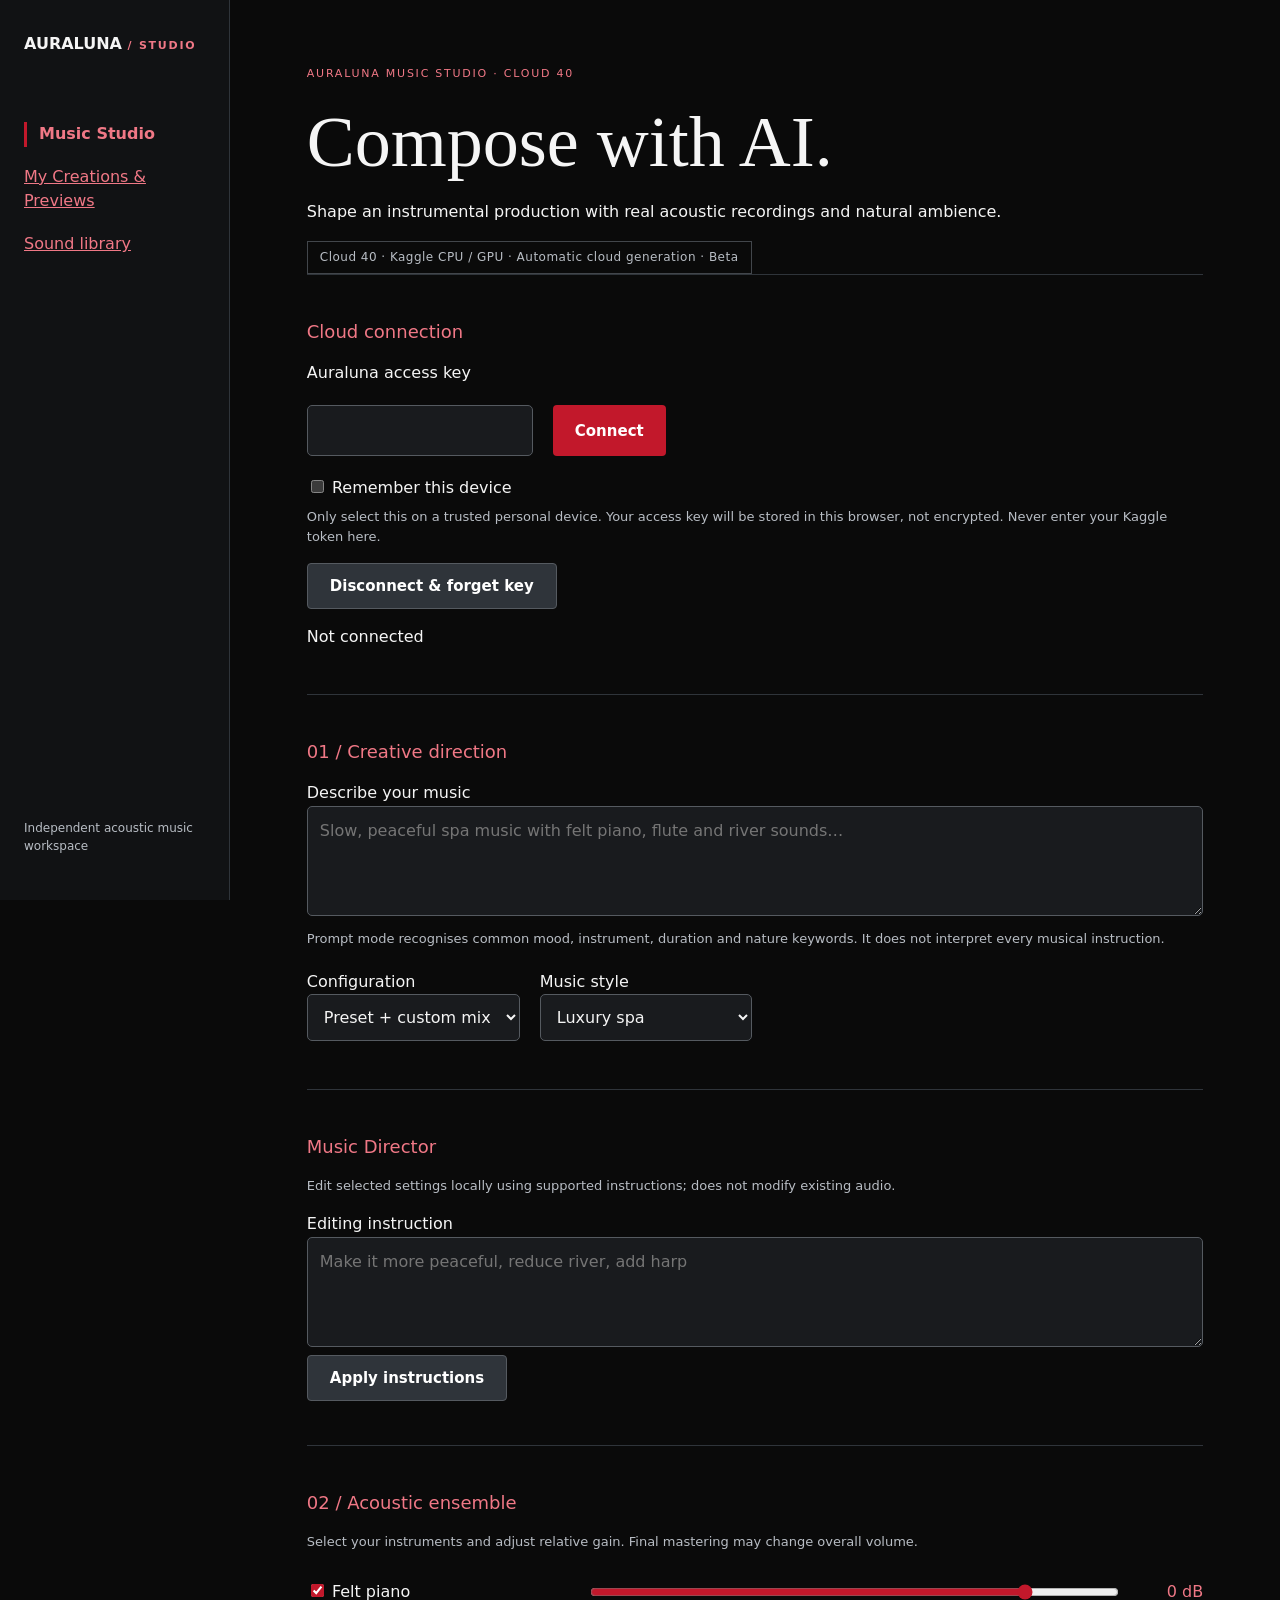
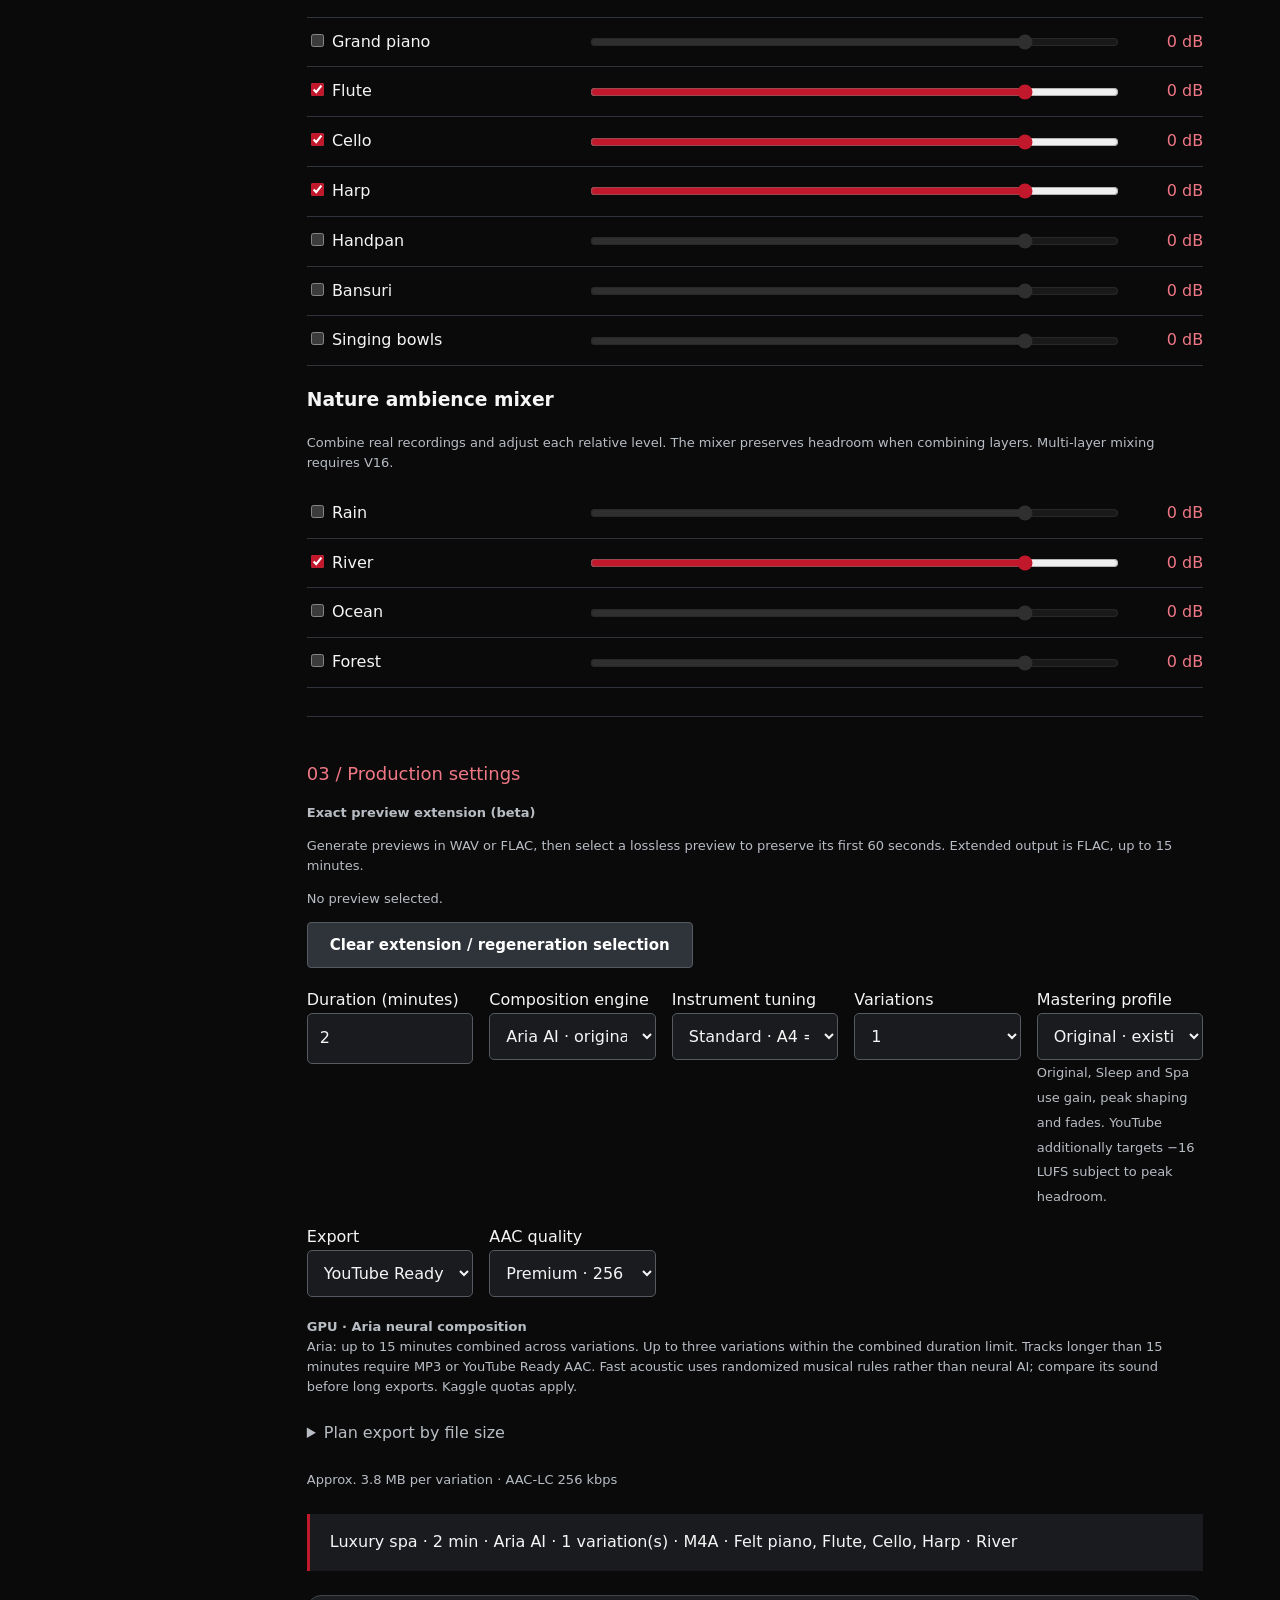
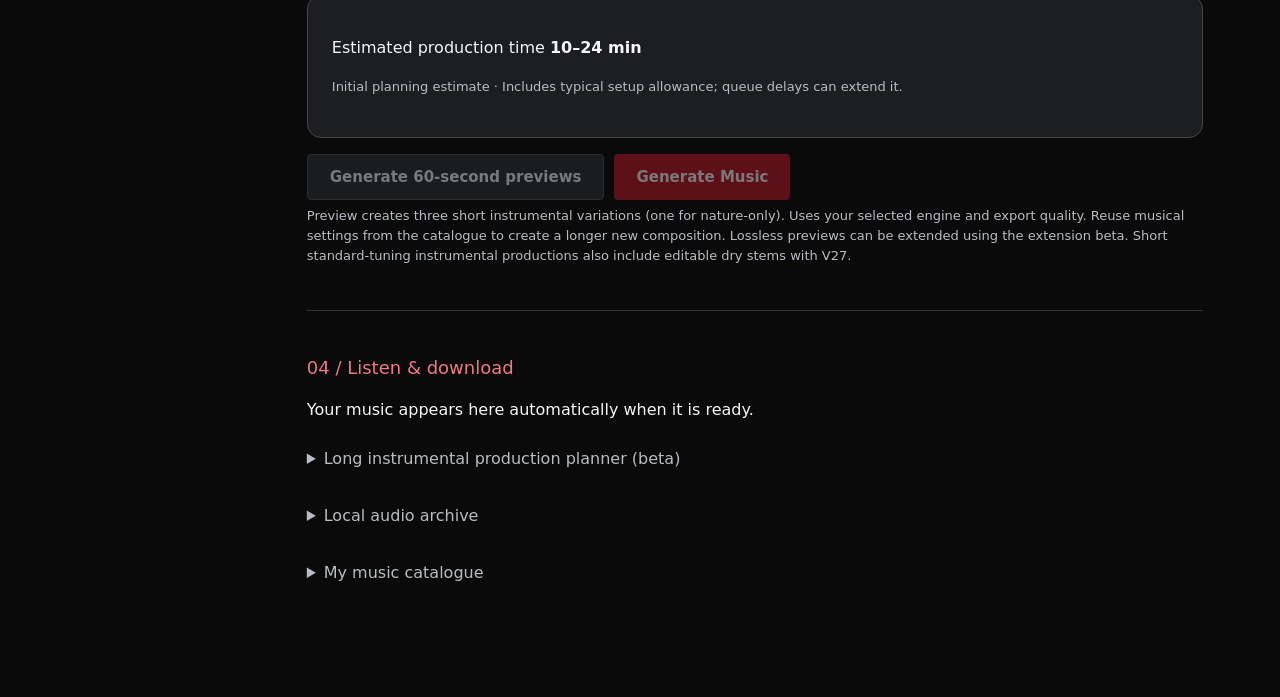
==== index.html @ 8323be67 "Publish Cloud 40 long instrumental production planner" ====
<!doctype html>
<html lang="en"><head><meta charset="utf-8"><meta name="viewport" content="width=device-width,initial-scale=1"><title>Auraluna Music Studio — Cloud 40</title><link rel="stylesheet" href="style.css"><link rel="stylesheet" href="src/v9-studio.css?v=cloud40"></head>
<body><aside><strong>AURALUNA <small>/ STUDIO</small></strong><nav><a href="index.html" aria-current="page">Music Studio</a><a href="index.html#listen">My Creations &amp; Previews</a><a href="library.html">Sound library</a></nav><p>Independent acoustic music workspace</p></aside>
<main class="v9-main"><header><span>AURALUNA MUSIC STUDIO · CLOUD 40</span><h1>Compose with AI.</h1><p>Shape an instrumental production with real acoustic recordings and natural ambience.</p><div class="v9-status">Cloud 40 · Kaggle CPU / GPU · Automatic cloud generation · Beta</div></header>
<section><h2>Cloud connection</h2><div id="credentials"><label for="access-key">Auraluna access key</label><div class="controls"><input id="access-key" type="password" autocomplete="off"><button type="button" id="connect">Connect</button></div><label><input type="checkbox" id="remember-device"> Remember this device</label><p class="hint">Only select this on a trusted personal device. Your access key will be stored in this browser, not encrypted. Never enter your Kaggle token here.</p></div><button type="button" id="disconnect" class="v9-secondary">Disconnect &amp; forget key</button><p id="cloud-status" role="status">Not connected</p></section><form id="v9-form"><section><h2>01 / Creative direction</h2><label for="prompt">Describe your music</label><textarea id="prompt" maxlength="2000" placeholder="Slow, peaceful spa music with felt piano, flute and river sounds…"></textarea><p class="hint">Prompt mode recognises common mood, instrument, duration and nature keywords. It does not interpret every musical instruction.</p><div class="controls"><label>Configuration<select id="mode"><option value="manual">Preset + custom mix</option><option value="prompt">Infer from prompt</option></select></label><label>Music style<select id="preset"></select></label></div></section>
<section><h2>Music Director</h2><p class="hint">Edit selected settings locally using supported instructions; does not modify existing audio.</p><label for="director-prompt">Editing instruction</label><textarea id="director-prompt" maxlength="1000" placeholder="Make it more peaceful, reduce river, add harp"></textarea><button type="button" id="director-apply" class="v9-secondary">Apply instructions</button><p id="director-status" role="status"></p></section><section id="mix-section"><h2>02 / Acoustic ensemble</h2><p class="hint">Select your instruments and adjust relative gain. Final mastering may change overall volume.</p><div id="instrument-mixer"></div><h3>Nature ambience mixer</h3><p class="hint">Combine real recordings and adjust each relative level. The mixer preserves headroom when combining layers. Multi-layer mixing requires V16.</p><div id="nature-mixer"></div></section>
<section><h2>03 / Production settings</h2><div class="hint"><strong>Exact preview extension (beta)</strong><p>Generate previews in WAV or FLAC, then select a lossless preview to preserve its first 60 seconds. Extended output is FLAC, up to 15 minutes.</p><p id="extension-status" role="status">No preview selected.</p><button id="extension-clear" type="button" class="v9-secondary">Clear extension / regeneration selection</button></div><div class="v9-settings"><label>Duration (minutes)<input id="duration" type="number" min=".25" max="15" step=".25" value="2" required></label><label>Composition engine<select id="composition-engine"><option value="aria">Aria AI · original neural composition</option><option value="fast">Fast acoustic · experimental tonal composer</option><option value="studio">Studio Premium · evolving acoustic composition (beta)</option></select></label><label id="composition-style-row" hidden>Composition style<select id="composition-style"><option value="independent">Independent sections · fresh musical ideas</option><option value="thematic">Recurring theme · evolving motifs</option></select></label><label id="seed-row" hidden>Composition seed (optional)<input id="composition-seed" maxlength="48" pattern="[A-Za-z0-9]{1,48}" placeholder="Blank = fresh music"><span class="hint">Same seed and settings aim to reproduce a acoustic arrangement. Exact audio and preview extension are not guaranteed.</span><select id="seed-variation" aria-label="Seed variation"><option value="1">Variation 1</option><option value="2">Variation 2</option><option value="3">Variation 3</option></select></label><label id="tuning-row">Instrument tuning<select id="tuning"><option value="standard">Standard · A4 = 440 Hz</option><option value="a432">A4 = 432 Hz · gentle lower pitch</option><option value="c528">C5 = 528 Hz · reference pitch</option></select></label><label>Variations<select id="variations"><option>1</option><option>2</option><option>3</option></select></label><label>Mastering profile<select id="mastering"><option value="original">Original · existing sound</option><option value="sleep">Deep sleep · softer dynamics</option><option value="spa">Luxury spa · gentle fades</option><option value="youtube">YouTube · peak-constrained loudness normalisation</option></select><span class="hint">Original, Sleep and Spa use gain, peak shaping and fades. YouTube additionally targets −16 LUFS subject to peak headroom.</span></label><label>Export<select id="format"><option value="m4a" selected>YouTube Ready · AAC (.m4a)</option><option value="mp3">Premium MP3 · 320 kbps</option><option value="flac">FLAC · 24-bit export</option><option value="wav">WAV · 24-bit export</option></select></label><label id="aac-mode-row">AAC quality<select id="aac-mode"><option value="premium" selected>Premium · 256 kbps</option><option value="balanced">Balanced · 192 kbps</option><option value="vbr">Optimised · high-quality VBR (experimental)</option></select></label><input id="job" type="hidden"></div><label id="infer-duration-row"><input type="checkbox" id="infer-duration"> Infer duration from prompt</label><p class="hint"><strong id="compute-plan" aria-live="polite">GPU · Aria neural composition</strong><br><span id="duration-limit">Instrumental: up to 15 minutes.</span> Up to three variations within the combined duration limit. Tracks longer than 15 minutes require MP3 or YouTube Ready AAC. Fast acoustic uses randomized musical rules rather than neural AI; compare its sound before long exports. Kaggle quotas apply.</p><details><summary>Plan export by file size</summary><label>Target MB per track<input type="number" id="target-mb" min="1" value="100"></label><button type="button" id="target-apply" class="v9-secondary">Choose highest bitrate that fits</button><p id="target-status" role="status"></p></details><p class="hint" id="file-size-estimate" aria-live="polite">—</p><div class="summary" id="summary" aria-live="polite"></div><div class="v9-result"><p>Estimated production time <strong id="estimate-time" aria-live="polite">—</strong></p><p class="hint" id="estimate-basis"></p></div><div class="v9-actions"><button type="submit" id="preview" class="v9-secondary" formnovalidate disabled>Generate 60-second previews</button><button type="submit" id="generate" disabled>Generate Music</button></div><p class="hint">Preview creates three short instrumental variations (one for nature-only). Uses your selected engine and export quality. Reuse musical settings from the catalogue to create a longer new composition. Lossless previews can be extended using the extension beta. Short standard-tuning instrumental productions also include editable dry stems with V27.</p><div id="production-panel" class="v9-result" hidden><h3>Production status</h3><p id="production-status" role="status" aria-live="polite"></p><progress id="production-progress" aria-label="Production running"></progress><div class="v9-timing"><span>Requested music length <strong id="requested-duration">—</strong></span><span>Music style <strong id="requested-style">—</strong></span><span>Format <strong id="requested-format">—</strong></span><span>Composition style <strong id="requested-composition">—</strong></span><span>Compute requested <strong id="requested-compute">—</strong></span><span><span id="estimate-caption">Original estimate</span> <strong id="requested-estimate">—</strong></span><span>Estimated remaining <strong id="remaining-estimate">—</strong></span><span>Elapsed time (browser observed) <strong id="elapsed-time">—</strong></span><span>Last checked <strong id="last-check">—</strong></span></div><div class="v9-actions"><button type="button" id="check-status" class="v9-secondary">Check status</button><button type="button" id="production-details" class="v9-secondary">Production details</button></div></div></section></form>
<section id="listen"><h2>04 / Listen & download</h2><p>Your music appears here automatically when it is ready.</p><div id="players"></div><details><summary>Long instrumental production planner (beta)</summary><p class="hint">Plan 2–12 hours as individual one-hour tracks. Each part uses existing production limits and is submitted only when you press Generate Music. Separate files retain their own fades; no automatic joining.</p><label>Planned hours<input id="long-plan-hours" type="number" min="2" max="12" step="1" value="12"></label><div class="v9-actions"><button id="long-plan-create" type="button">Create long plan from current settings</button><button id="long-plan-refresh" type="button">Refresh plan</button></div><p id="long-plan-status" role="status"></p><div id="long-plan-list"></div></details><details><summary>Local audio archive</summary><p class="hint">Saved audio stays in this browser and can be downloaded even when remote output expires. Browser storage is not a permanent backup.</p><div class="v9-actions"><button type="button" id="archive-refresh">Refresh archive</button><button type="button" id="archive-persist">Request persistent storage</button></div><p id="archive-status" role="status"></p><div id="archive-list"></div></details><details><summary>My music catalogue</summary><p class="hint">Catalogue metadata is stored in this browser. Remote Kaggle audio is not permanently archived. Download important audio and licence reports separately.</p><div class="controls"><label>Search music<input id="library-search" type="search" placeholder="Title, notes, engine or production ID"></label><label>Show<select id="library-filter"><option value="all">All productions</option><option value="ready">Completed</option><option value="favorites">Favourites</option></select></label></div><div class="v9-actions"><button type="button" id="library-export" class="v9-secondary">Export catalogue backup</button><label>Restore catalogue<input type="file" id="library-import" accept=".json,application/json"></label></div><p id="library-count" aria-live="polite"></p><p id="library-status" role="status"></p><div id="history" class="v9-history"></div><details><summary>Recover a production</summary><label for="existing-slug">Production ID</label><div class="controls"><input id="existing-slug" placeholder="Production ID"><button type="button" id="check-job">Retrieve production</button></div></details></details></section>
</main><script type="module" src="src/v9-studio.mjs?v=cloud40"></script></body></html>
---- style.css ----
*{box-sizing:border-box}body{margin:0;background:#0a0a0a;color:#f5f5f5;font:16px/1.55 system-ui,sans-serif}aside{position:fixed;width:230px;inset:0 auto 0 0;border-right:1px solid #2f343a;padding:32px 24px;display:flex;flex-direction:column}aside small,header span{color:#f07886;letter-spacing:.16em;font-size:11px}nav{display:grid;gap:18px;margin-top:65px}a{color:#f07886}aside p{margin-top:auto;color:#b8bdc4;font-size:12px}main{margin-left:230px;max-width:1050px;padding:60px clamp(20px,6vw,90px)}h1{font:normal clamp(40px,6vw,72px)/1.05 Georgia,serif;margin:20px 0}h2{font-size:18px;font-weight:500;color:#f07886}section{padding:28px 0;border-top:1px solid #2f343a}label{display:block}textarea,input,select{background:#191b1e;color:inherit;border:1px solid #555a60;border-radius:5px;padding:12px;font:inherit}textarea{width:100%;min-height:110px}.controls{display:flex;gap:20px;margin:20px 0;flex-wrap:wrap}select{display:block}fieldset{border:1px solid #2f343a;margin:20px 0}button{background:#f07886;color:#0a0a0a;border:0;padding:13px 22px;border-radius:4px;font:600 15px system-ui;cursor:pointer}button:disabled{opacity:.45;cursor:not-allowed}article{border-bottom:1px solid #2f343a;padding:16px 0}audio{display:block;width:100%;max-width:440px;margin:10px 0}a:focus-visible,button:focus-visible,input:focus-visible,select:focus-visible,textarea:focus-visible{outline:2px solid #f07886}@media(max-width:700px){aside{position:static;width:auto;padding:18px;border:0}nav{display:flex;flex-wrap:wrap;margin-top:20px}aside p{display:none}main{margin:0;padding:24px}}
:root{color-scheme:dark;accent-color:#f07886}fieldset{padding:18px;border-radius:8px}legend{color:#f07886;padding:0 8px}.moods{display:flex;flex-wrap:wrap;gap:9px}.moods label{position:relative}.moods input{position:absolute;opacity:0;width:100%;height:100%;margin:0;cursor:pointer}.moods span{display:block;border:1px solid #555a60;padding:9px 15px;border-radius:5px}.moods input:checked+span{background:#f07886;color:#0a0a0a;border-color:#f07886}.moods input:focus-visible+span{outline:2px solid #f07886;outline-offset:3px}.instrument-grid{display:grid;grid-template-columns:repeat(auto-fit,minmax(160px,1fr));gap:10px}.instrument-grid label{padding:10px;background:#191b1e;border:1px solid #2f343a;border-radius:5px}.instrument-grid input{margin-right:8px}.instrument-grid label:has(input:disabled){opacity:.55}.hint{font-size:13px;color:#b8bdc4;margin:6px 0 16px}.range-label{display:flex;justify-content:space-between;margin-top:20px}input[type=range]{width:100%;padding:0}.summary{background:#191b1e;border-left:3px solid #f07886;padding:16px 20px;margin:24px 0}.summary small{color:#f07886;letter-spacing:.14em}.summary p{margin:7px 0 0}article button{margin:4px 8px 4px 0}button{transition:filter .15s}button:hover:not(:disabled){filter:brightness(1.1)}@media(prefers-reduced-motion:reduce){button{transition:none}}
.primary-link{display:inline-block;background:#f07886;color:#0a0a0a;text-decoration:none;font-weight:650;padding:13px 22px;border-radius:4px;margin:16px 0 26px}nav a[aria-current=page]{color:#f07886;text-decoration:none;font-weight:650}

.library-main{max-width:1450px}.library-stats{display:grid;grid-template-columns:repeat(auto-fit,minmax(145px,1fr));gap:12px}.library-stats div{background:#191b1e;border:1px solid #2f343a;padding:18px;border-radius:8px}.library-stats strong{display:block;font-size:32px;color:#f07886;font-weight:500}.library-stats span{font-size:13px;color:#b8bdc4}.library-filters{gap:12px;align-items:end}.library-filters input,.library-filters select{display:block;max-width:100%;width:100%}.record-grid{display:grid;grid-template-columns:repeat(auto-fit,minmax(min(100%,280px),1fr));gap:16px}.record-card{min-width:0;background:#191b1e;border:1px solid #2f343a;padding:18px;border-radius:8px;overflow-wrap:anywhere}.record-card h3{margin:0;font:normal 22px Georgia,serif}.record-card p{font-size:13px;color:#b8bdc4}.record-card audio{max-width:100%}.record-card details{margin-top:12px;font-size:13px}.record-card summary{cursor:pointer}.record-card button{font-size:13px;padding:9px 12px}.pagination{display:flex;align-items:center;justify-content:center;gap:16px;margin:24px 0}

.comparison-table{width:100%;border-collapse:collapse;font-size:14px}.comparison-table th,.comparison-table td{padding:12px 8px;border-bottom:1px solid #2f343a;text-align:left;overflow-wrap:anywhere}.comparison-table th{color:#f07886}#comparison{overflow-x:auto;margin-bottom:20px}#checks label{padding:8px 0}input[type=file]{display:block;max-width:100%;margin:8px 0}aside{overflow-y:auto}

.mix-track{display:grid;grid-template-columns:1fr 1fr 1fr;gap:12px;align-items:center;padding:12px 0;border-bottom:1px solid #2f343a}.mix-track label{font-size:13px}@media(max-width:600px){.mix-track{grid-template-columns:1fr}.mix-track input{max-width:100%}}

.mix-track{grid-template-columns:minmax(120px,1fr) repeat(3,minmax(90px,1fr)) auto auto}.mix-track output{display:block;color:#f07886;font-variant-numeric:tabular-nums}.mix-track input[type=checkbox]{accent-color:#f07886}@media(max-width:850px){.mix-track{grid-template-columns:repeat(2,minmax(0,1fr))}.mix-track strong{grid-column:1/-1}}#remix-result[hidden]{display:none}

/* Auraluna — jet black / smoke grey / cherry red */
:root{--jet-black:#0a0a0a;--smoke-grey:#2f343a;--cherry-red:#c2182b;--accent-text:#f07886;accent-color:var(--cherry-red)}
aside{background:#111214}button,.primary-link,.moods input:checked+span{background:var(--cherry-red);color:#fff;border-color:var(--cherry-red)}button:hover:not(:disabled),.primary-link:hover{background:#a31224;filter:none}nav a[aria-current=page]{color:var(--accent-text);border-left:3px solid var(--cherry-red);padding-left:12px}.summary{border-left-color:var(--cherry-red)}.mix-track input[type=checkbox]{accent-color:var(--cherry-red)}fieldset,.record-card,.library-stats div{border-color:#42464b}input[type=range],progress{accent-color:var(--cherry-red)}
---- src/v9-studio.css ----
.v9-main{max-width:1120px}.v9-status{display:inline-block;border:1px solid #42464b;padding:6px 12px;color:#b8bdc4;font-size:12px;letter-spacing:.04em}.v9-track{display:grid;grid-template-columns:minmax(120px,1fr) minmax(100px,2fr) 70px;gap:16px;align-items:center;border-bottom:1px solid #2f343a;padding:12px 0}.v9-track output{text-align:right;font-variant-numeric:tabular-nums;color:#f07886}.v9-track input:disabled{opacity:.35}.v9-settings{display:grid;grid-template-columns:repeat(auto-fit,minmax(150px,1fr));gap:16px;margin:20px 0}.v9-settings input,.v9-settings select{display:block;width:100%;min-width:0}.v9-nature{margin-top:20px}.v9-actions{display:flex;flex-wrap:wrap;gap:10px}.v9-secondary{background:#2f343a;border:1px solid #555a60}.v9-secondary:hover:not(:disabled){background:#42464b}#feedback{min-height:1.6em;color:#f07886}.v9-main [hidden]{display:none!important}@media(max-width:480px){.v9-track{grid-template-columns:minmax(100px,1fr) minmax(60px,1fr) 50px;gap:8px}.v9-actions button{width:100%}}
.v9-result{padding:24px;border:1px solid #42464b;border-radius:14px;margin:16px 0;background:#1c1e22}.v9-result audio{display:block;margin:16px 0}.v9-download{display:inline-block;background:#bd233b;color:#fff!important;padding:12px 20px;border-radius:8px;text-decoration:none;font-weight:600}.v9-main details{margin:16px 0}.v9-main summary{cursor:pointer;color:#b8bdc4;padding:8px 0}.v9-main details button{margin:6px 8px 6px 0}
.v9-timing{display:flex;flex-wrap:wrap;gap:16px;margin:16px 0;color:#b8bdc4;font-size:13px}.v9-timing strong{display:block;color:#fff;font-size:16px;margin-top:4px}#production-progress{width:100%;height:8px;accent-color:#bd233b}.v9-history{display:grid;gap:8px}.v9-saved{display:flex;align-items:center;justify-content:space-between;gap:12px;padding:12px;border:1px solid #42464b;border-radius:9px}.v9-saved p{font-size:12px;color:#b8bdc4;margin:4px 0}.v9-saved button{flex-shrink:0}
.v9-waveform{margin:12px 0;display:grid;gap:8px}.v9-waveform canvas{display:block;width:100%;height:84px;border-radius:8px;cursor:pointer}.v9-waveform input[type=range]{width:100%;accent-color:#e16172}.v9-waveform .hint{margin:0;font-size:.85rem;opacity:.8}
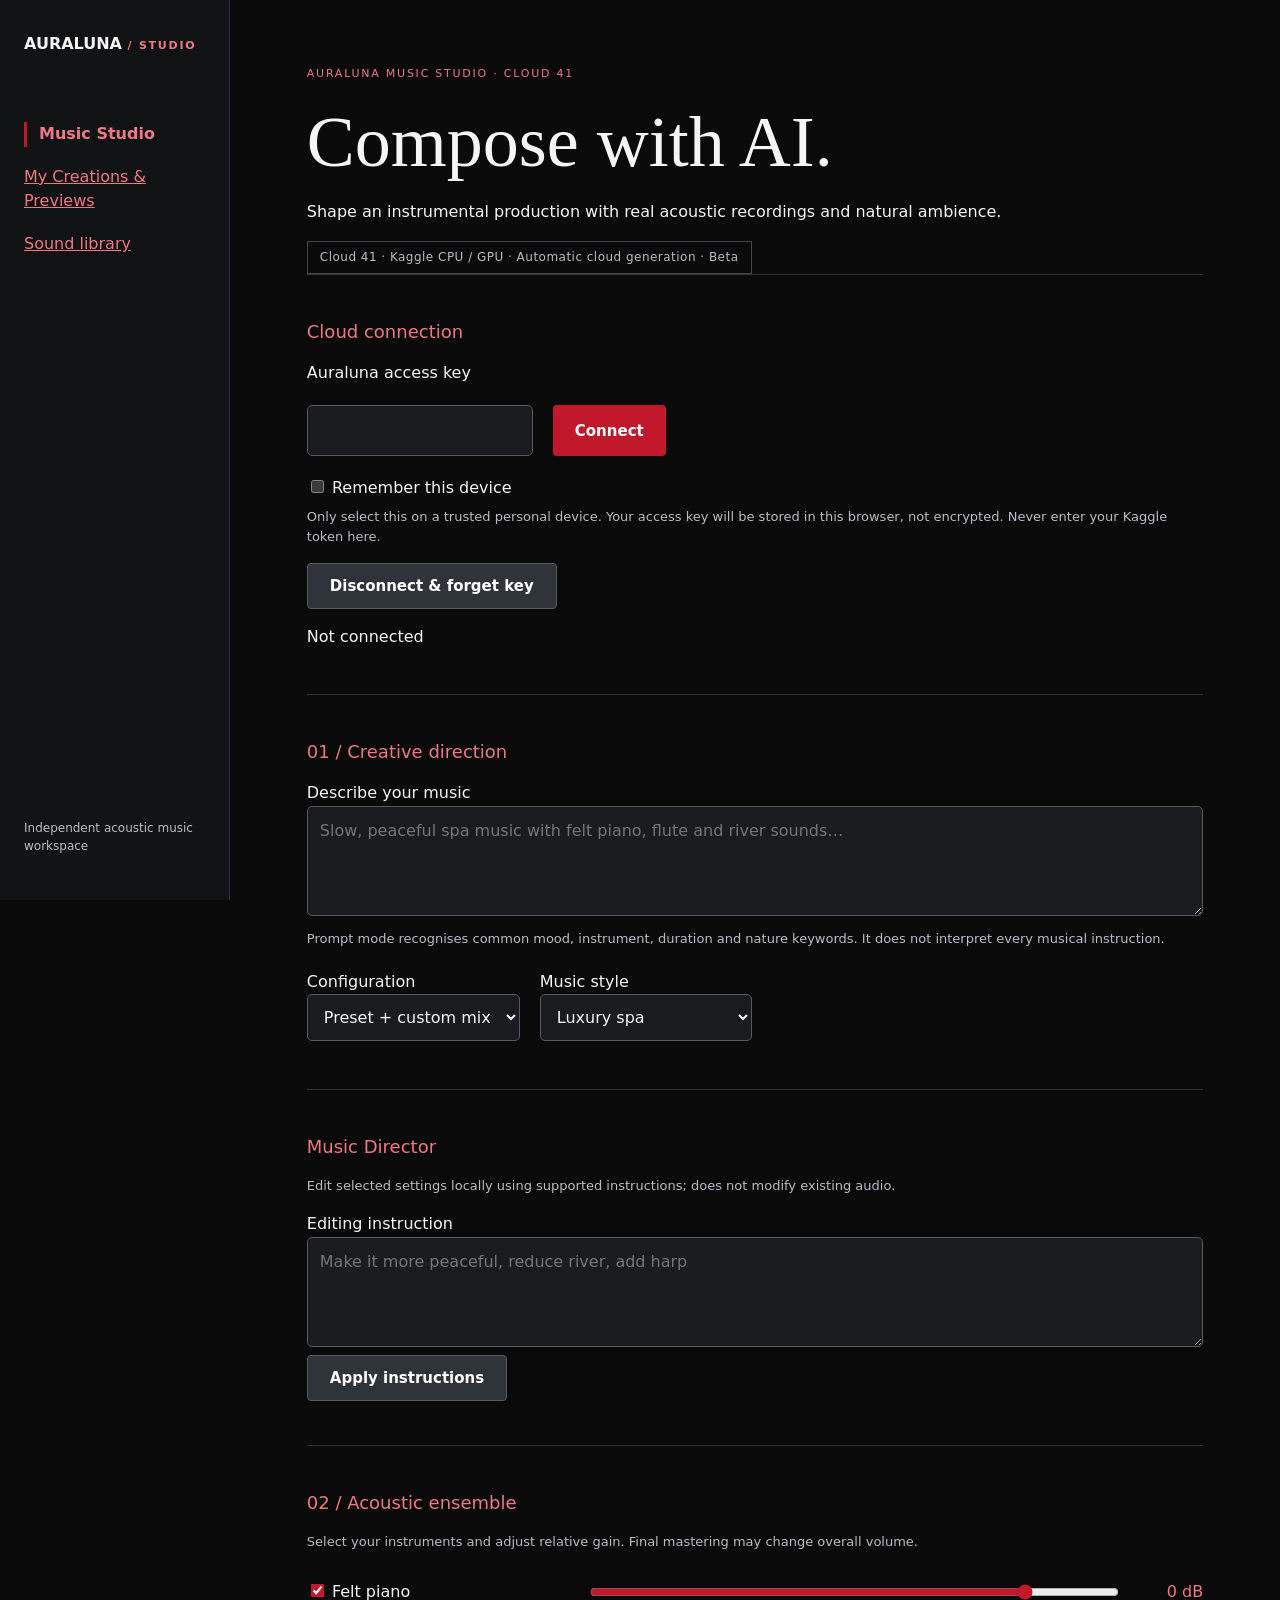
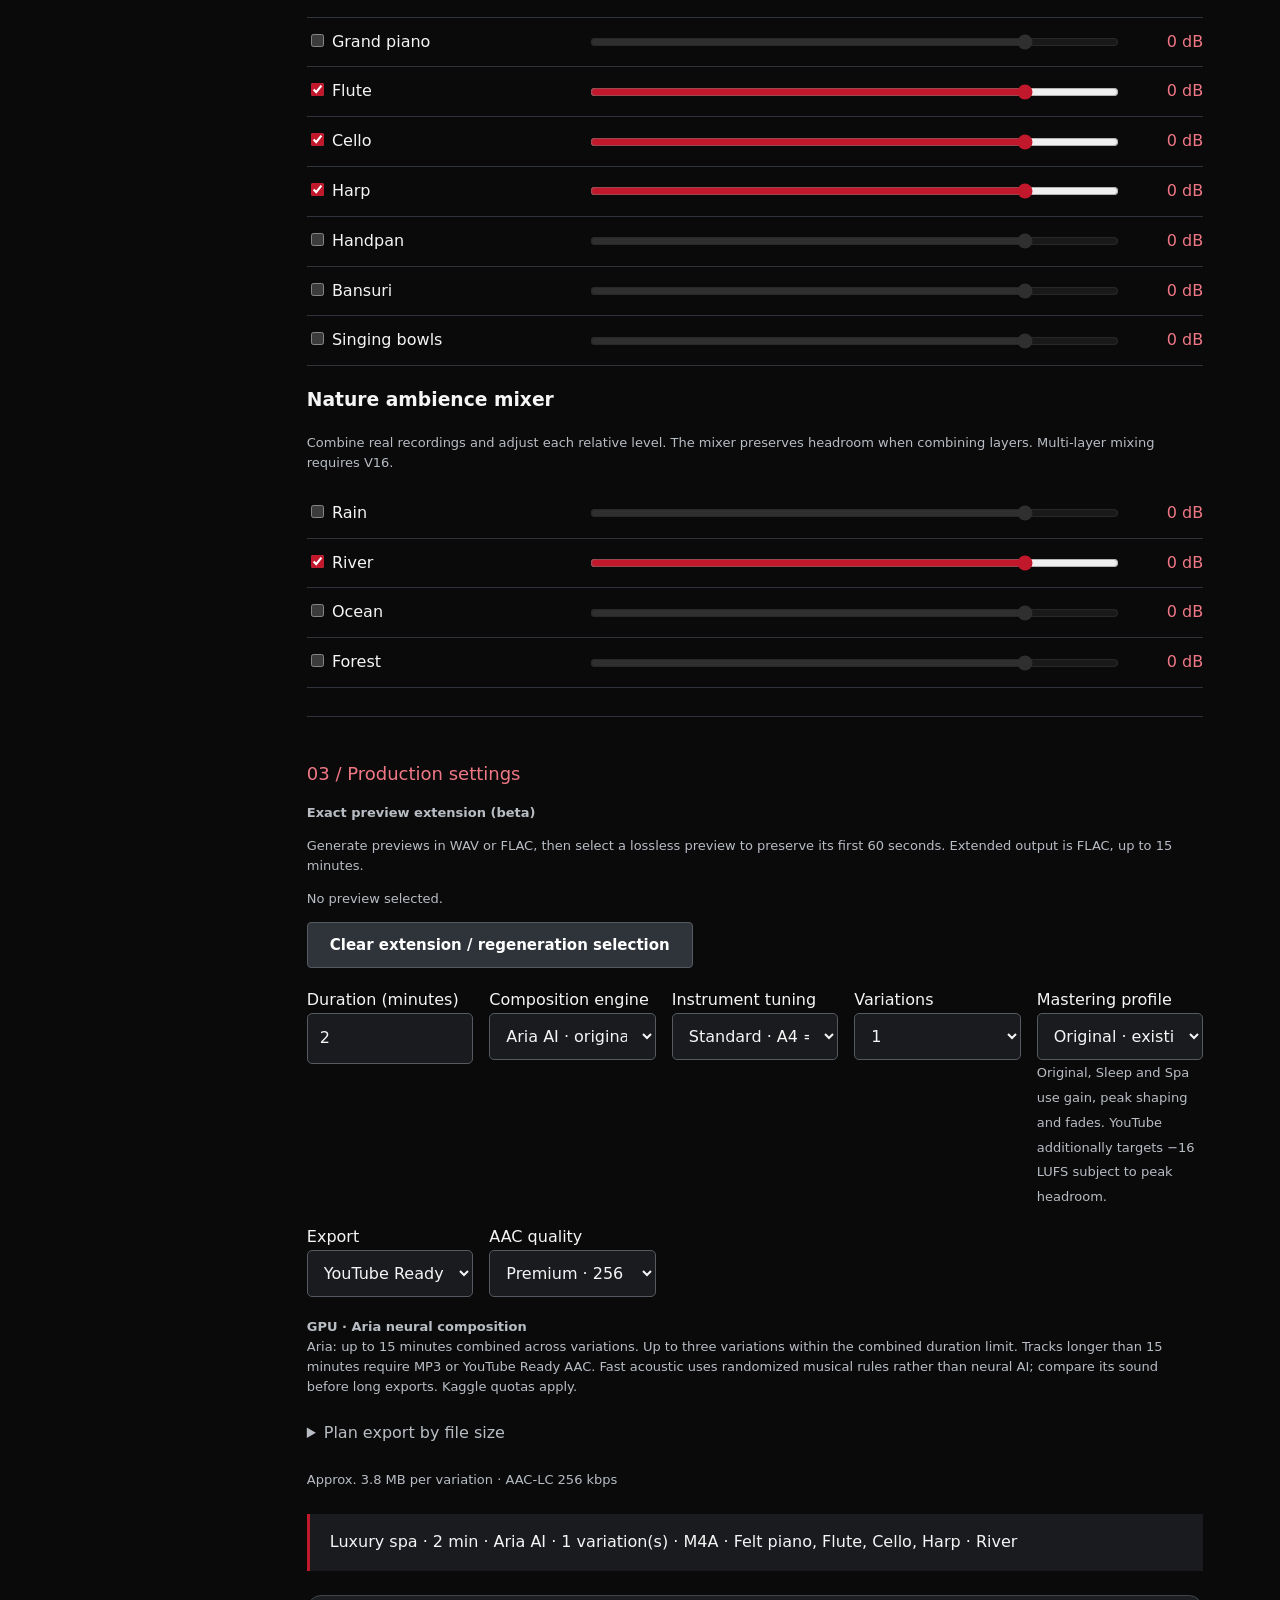
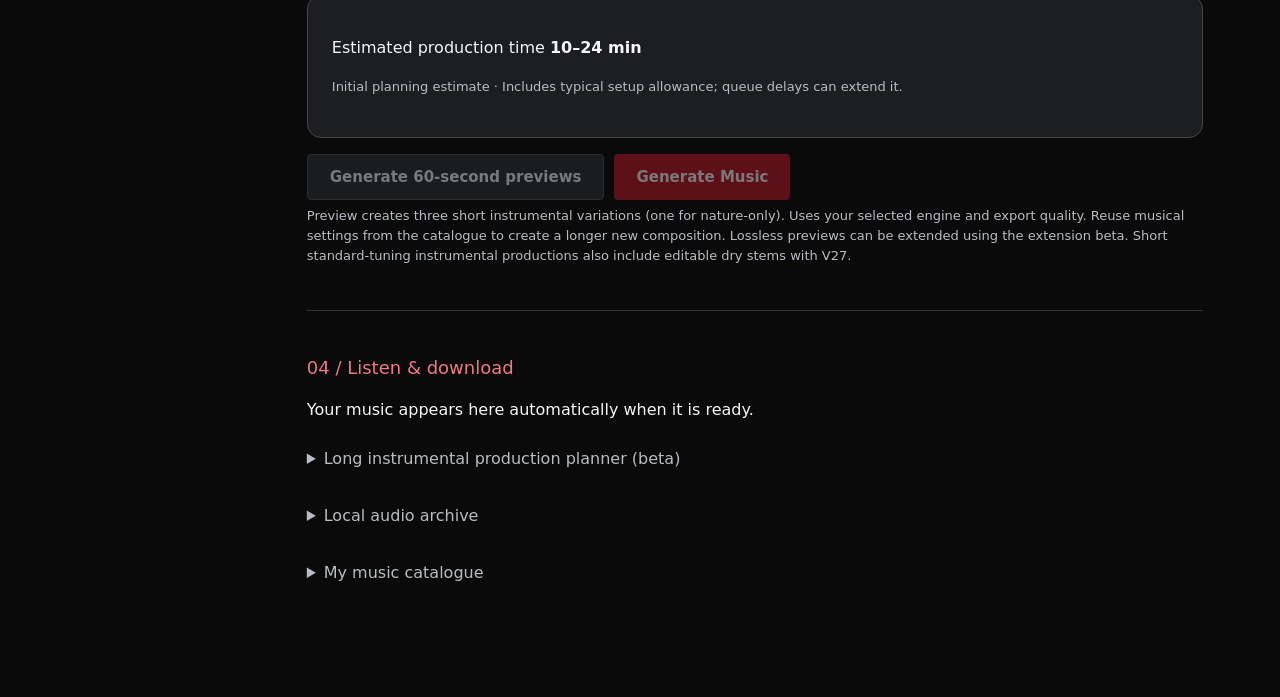
==== commit 5a503019: "Publish Cloud 41 long-form assembly controls" ====
--- a/index.html
+++ b/index.html
@@ -1,9 +1,9 @@
 <!doctype html>
-<html lang="en"><head><meta charset="utf-8"><meta name="viewport" content="width=device-width,initial-scale=1"><title>Auraluna Music Studio — Cloud 40</title><link rel="stylesheet" href="style.css"><link rel="stylesheet" href="src/v9-studio.css?v=cloud40"></head>
+<html lang="en"><head><meta charset="utf-8"><meta name="viewport" content="width=device-width,initial-scale=1"><title>Auraluna Music Studio — Cloud 41</title><link rel="stylesheet" href="style.css"><link rel="stylesheet" href="src/v9-studio.css?v=cloud41"></head>
 <body><aside><strong>AURALUNA <small>/ STUDIO</small></strong><nav><a href="index.html" aria-current="page">Music Studio</a><a href="index.html#listen">My Creations &amp; Previews</a><a href="library.html">Sound library</a></nav><p>Independent acoustic music workspace</p></aside>
-<main class="v9-main"><header><span>AURALUNA MUSIC STUDIO · CLOUD 40</span><h1>Compose with AI.</h1><p>Shape an instrumental production with real acoustic recordings and natural ambience.</p><div class="v9-status">Cloud 40 · Kaggle CPU / GPU · Automatic cloud generation · Beta</div></header>
+<main class="v9-main"><header><span>AURALUNA MUSIC STUDIO · CLOUD 41</span><h1>Compose with AI.</h1><p>Shape an instrumental production with real acoustic recordings and natural ambience.</p><div class="v9-status">Cloud 41 · Kaggle CPU / GPU · Automatic cloud generation · Beta</div></header>
 <section><h2>Cloud connection</h2><div id="credentials"><label for="access-key">Auraluna access key</label><div class="controls"><input id="access-key" type="password" autocomplete="off"><button type="button" id="connect">Connect</button></div><label><input type="checkbox" id="remember-device"> Remember this device</label><p class="hint">Only select this on a trusted personal device. Your access key will be stored in this browser, not encrypted. Never enter your Kaggle token here.</p></div><button type="button" id="disconnect" class="v9-secondary">Disconnect &amp; forget key</button><p id="cloud-status" role="status">Not connected</p></section><form id="v9-form"><section><h2>01 / Creative direction</h2><label for="prompt">Describe your music</label><textarea id="prompt" maxlength="2000" placeholder="Slow, peaceful spa music with felt piano, flute and river sounds…"></textarea><p class="hint">Prompt mode recognises common mood, instrument, duration and nature keywords. It does not interpret every musical instruction.</p><div class="controls"><label>Configuration<select id="mode"><option value="manual">Preset + custom mix</option><option value="prompt">Infer from prompt</option></select></label><label>Music style<select id="preset"></select></label></div></section>
 <section><h2>Music Director</h2><p class="hint">Edit selected settings locally using supported instructions; does not modify existing audio.</p><label for="director-prompt">Editing instruction</label><textarea id="director-prompt" maxlength="1000" placeholder="Make it more peaceful, reduce river, add harp"></textarea><button type="button" id="director-apply" class="v9-secondary">Apply instructions</button><p id="director-status" role="status"></p></section><section id="mix-section"><h2>02 / Acoustic ensemble</h2><p class="hint">Select your instruments and adjust relative gain. Final mastering may change overall volume.</p><div id="instrument-mixer"></div><h3>Nature ambience mixer</h3><p class="hint">Combine real recordings and adjust each relative level. The mixer preserves headroom when combining layers. Multi-layer mixing requires V16.</p><div id="nature-mixer"></div></section>
 <section><h2>03 / Production settings</h2><div class="hint"><strong>Exact preview extension (beta)</strong><p>Generate previews in WAV or FLAC, then select a lossless preview to preserve its first 60 seconds. Extended output is FLAC, up to 15 minutes.</p><p id="extension-status" role="status">No preview selected.</p><button id="extension-clear" type="button" class="v9-secondary">Clear extension / regeneration selection</button></div><div class="v9-settings"><label>Duration (minutes)<input id="duration" type="number" min=".25" max="15" step=".25" value="2" required></label><label>Composition engine<select id="composition-engine"><option value="aria">Aria AI · original neural composition</option><option value="fast">Fast acoustic · experimental tonal composer</option><option value="studio">Studio Premium · evolving acoustic composition (beta)</option></select></label><label id="composition-style-row" hidden>Composition style<select id="composition-style"><option value="independent">Independent sections · fresh musical ideas</option><option value="thematic">Recurring theme · evolving motifs</option></select></label><label id="seed-row" hidden>Composition seed (optional)<input id="composition-seed" maxlength="48" pattern="[A-Za-z0-9]{1,48}" placeholder="Blank = fresh music"><span class="hint">Same seed and settings aim to reproduce a acoustic arrangement. Exact audio and preview extension are not guaranteed.</span><select id="seed-variation" aria-label="Seed variation"><option value="1">Variation 1</option><option value="2">Variation 2</option><option value="3">Variation 3</option></select></label><label id="tuning-row">Instrument tuning<select id="tuning"><option value="standard">Standard · A4 = 440 Hz</option><option value="a432">A4 = 432 Hz · gentle lower pitch</option><option value="c528">C5 = 528 Hz · reference pitch</option></select></label><label>Variations<select id="variations"><option>1</option><option>2</option><option>3</option></select></label><label>Mastering profile<select id="mastering"><option value="original">Original · existing sound</option><option value="sleep">Deep sleep · softer dynamics</option><option value="spa">Luxury spa · gentle fades</option><option value="youtube">YouTube · peak-constrained loudness normalisation</option></select><span class="hint">Original, Sleep and Spa use gain, peak shaping and fades. YouTube additionally targets −16 LUFS subject to peak headroom.</span></label><label>Export<select id="format"><option value="m4a" selected>YouTube Ready · AAC (.m4a)</option><option value="mp3">Premium MP3 · 320 kbps</option><option value="flac">FLAC · 24-bit export</option><option value="wav">WAV · 24-bit export</option></select></label><label id="aac-mode-row">AAC quality<select id="aac-mode"><option value="premium" selected>Premium · 256 kbps</option><option value="balanced">Balanced · 192 kbps</option><option value="vbr">Optimised · high-quality VBR (experimental)</option></select></label><input id="job" type="hidden"></div><label id="infer-duration-row"><input type="checkbox" id="infer-duration"> Infer duration from prompt</label><p class="hint"><strong id="compute-plan" aria-live="polite">GPU · Aria neural composition</strong><br><span id="duration-limit">Instrumental: up to 15 minutes.</span> Up to three variations within the combined duration limit. Tracks longer than 15 minutes require MP3 or YouTube Ready AAC. Fast acoustic uses randomized musical rules rather than neural AI; compare its sound before long exports. Kaggle quotas apply.</p><details><summary>Plan export by file size</summary><label>Target MB per track<input type="number" id="target-mb" min="1" value="100"></label><button type="button" id="target-apply" class="v9-secondary">Choose highest bitrate that fits</button><p id="target-status" role="status"></p></details><p class="hint" id="file-size-estimate" aria-live="polite">—</p><div class="summary" id="summary" aria-live="polite"></div><div class="v9-result"><p>Estimated production time <strong id="estimate-time" aria-live="polite">—</strong></p><p class="hint" id="estimate-basis"></p></div><div class="v9-actions"><button type="submit" id="preview" class="v9-secondary" formnovalidate disabled>Generate 60-second previews</button><button type="submit" id="generate" disabled>Generate Music</button></div><p class="hint">Preview creates three short instrumental variations (one for nature-only). Uses your selected engine and export quality. Reuse musical settings from the catalogue to create a longer new composition. Lossless previews can be extended using the extension beta. Short standard-tuning instrumental productions also include editable dry stems with V27.</p><div id="production-panel" class="v9-result" hidden><h3>Production status</h3><p id="production-status" role="status" aria-live="polite"></p><progress id="production-progress" aria-label="Production running"></progress><div class="v9-timing"><span>Requested music length <strong id="requested-duration">—</strong></span><span>Music style <strong id="requested-style">—</strong></span><span>Format <strong id="requested-format">—</strong></span><span>Composition style <strong id="requested-composition">—</strong></span><span>Compute requested <strong id="requested-compute">—</strong></span><span><span id="estimate-caption">Original estimate</span> <strong id="requested-estimate">—</strong></span><span>Estimated remaining <strong id="remaining-estimate">—</strong></span><span>Elapsed time (browser observed) <strong id="elapsed-time">—</strong></span><span>Last checked <strong id="last-check">—</strong></span></div><div class="v9-actions"><button type="button" id="check-status" class="v9-secondary">Check status</button><button type="button" id="production-details" class="v9-secondary">Production details</button></div></div></section></form>
-<section id="listen"><h2>04 / Listen & download</h2><p>Your music appears here automatically when it is ready.</p><div id="players"></div><details><summary>Long instrumental production planner (beta)</summary><p class="hint">Plan 2–12 hours as individual one-hour tracks. Each part uses existing production limits and is submitted only when you press Generate Music. Separate files retain their own fades; no automatic joining.</p><label>Planned hours<input id="long-plan-hours" type="number" min="2" max="12" step="1" value="12"></label><div class="v9-actions"><button id="long-plan-create" type="button">Create long plan from current settings</button><button id="long-plan-refresh" type="button">Refresh plan</button></div><p id="long-plan-status" role="status"></p><div id="long-plan-list"></div></details><details><summary>Local audio archive</summary><p class="hint">Saved audio stays in this browser and can be downloaded even when remote output expires. Browser storage is not a permanent backup.</p><div class="v9-actions"><button type="button" id="archive-refresh">Refresh archive</button><button type="button" id="archive-persist">Request persistent storage</button></div><p id="archive-status" role="status"></p><div id="archive-list"></div></details><details><summary>My music catalogue</summary><p class="hint">Catalogue metadata is stored in this browser. Remote Kaggle audio is not permanently archived. Download important audio and licence reports separately.</p><div class="controls"><label>Search music<input id="library-search" type="search" placeholder="Title, notes, engine or production ID"></label><label>Show<select id="library-filter"><option value="all">All productions</option><option value="ready">Completed</option><option value="favorites">Favourites</option></select></label></div><div class="v9-actions"><button type="button" id="library-export" class="v9-secondary">Export catalogue backup</button><label>Restore catalogue<input type="file" id="library-import" accept=".json,application/json"></label></div><p id="library-count" aria-live="polite"></p><p id="library-status" role="status"></p><div id="history" class="v9-history"></div><details><summary>Recover a production</summary><label for="existing-slug">Production ID</label><div class="controls"><input id="existing-slug" placeholder="Production ID"><button type="button" id="check-job">Retrieve production</button></div></details></details></section>
-</main><script type="module" src="src/v9-studio.mjs?v=cloud40"></script></body></html>+<section id="listen"><h2>04 / Listen & download</h2><p>Your music appears here automatically when it is ready.</p><div id="players"></div><details><summary>Long instrumental production planner (beta)</summary><p class="hint">Plan 2–12 hours as individual one-hour tracks. Each part uses existing production limits and is submitted only when you press Generate Music. After all parts are complete, join them in a CPU-only assembly job without re-encoding. Existing fades are retained.</p><label>Planned hours<input id="long-plan-hours" type="number" min="2" max="12" step="1" value="12"></label><div class="v9-actions"><button id="long-plan-create" type="button">Create long plan from current settings</button><button id="long-plan-refresh" type="button">Refresh plan</button><button id="long-plan-join" type="button">Join completed parts</button><button id="long-plan-recover-join" type="button">Recover assembly ID</button></div><p id="long-plan-status" role="status"></p><div id="long-plan-list"></div></details><details><summary>Local audio archive</summary><p class="hint">Saved audio stays in this browser and can be downloaded even when remote output expires. Browser storage is not a permanent backup.</p><div class="v9-actions"><button type="button" id="archive-refresh">Refresh archive</button><button type="button" id="archive-persist">Request persistent storage</button></div><p id="archive-status" role="status"></p><div id="archive-list"></div></details><details><summary>My music catalogue</summary><p class="hint">Catalogue metadata is stored in this browser. Remote Kaggle audio is not permanently archived. Download important audio and licence reports separately.</p><div class="controls"><label>Search music<input id="library-search" type="search" placeholder="Title, notes, engine or production ID"></label><label>Show<select id="library-filter"><option value="all">All productions</option><option value="ready">Completed</option><option value="favorites">Favourites</option></select></label></div><div class="v9-actions"><button type="button" id="library-export" class="v9-secondary">Export catalogue backup</button><label>Restore catalogue<input type="file" id="library-import" accept=".json,application/json"></label></div><p id="library-count" aria-live="polite"></p><p id="library-status" role="status"></p><div id="history" class="v9-history"></div><details><summary>Recover a production</summary><label for="existing-slug">Production ID</label><div class="controls"><input id="existing-slug" placeholder="Production ID"><button type="button" id="check-job">Retrieve production</button></div></details></details></section>
+</main><script type="module" src="src/v9-studio.mjs?v=cloud41"></script></body></html>
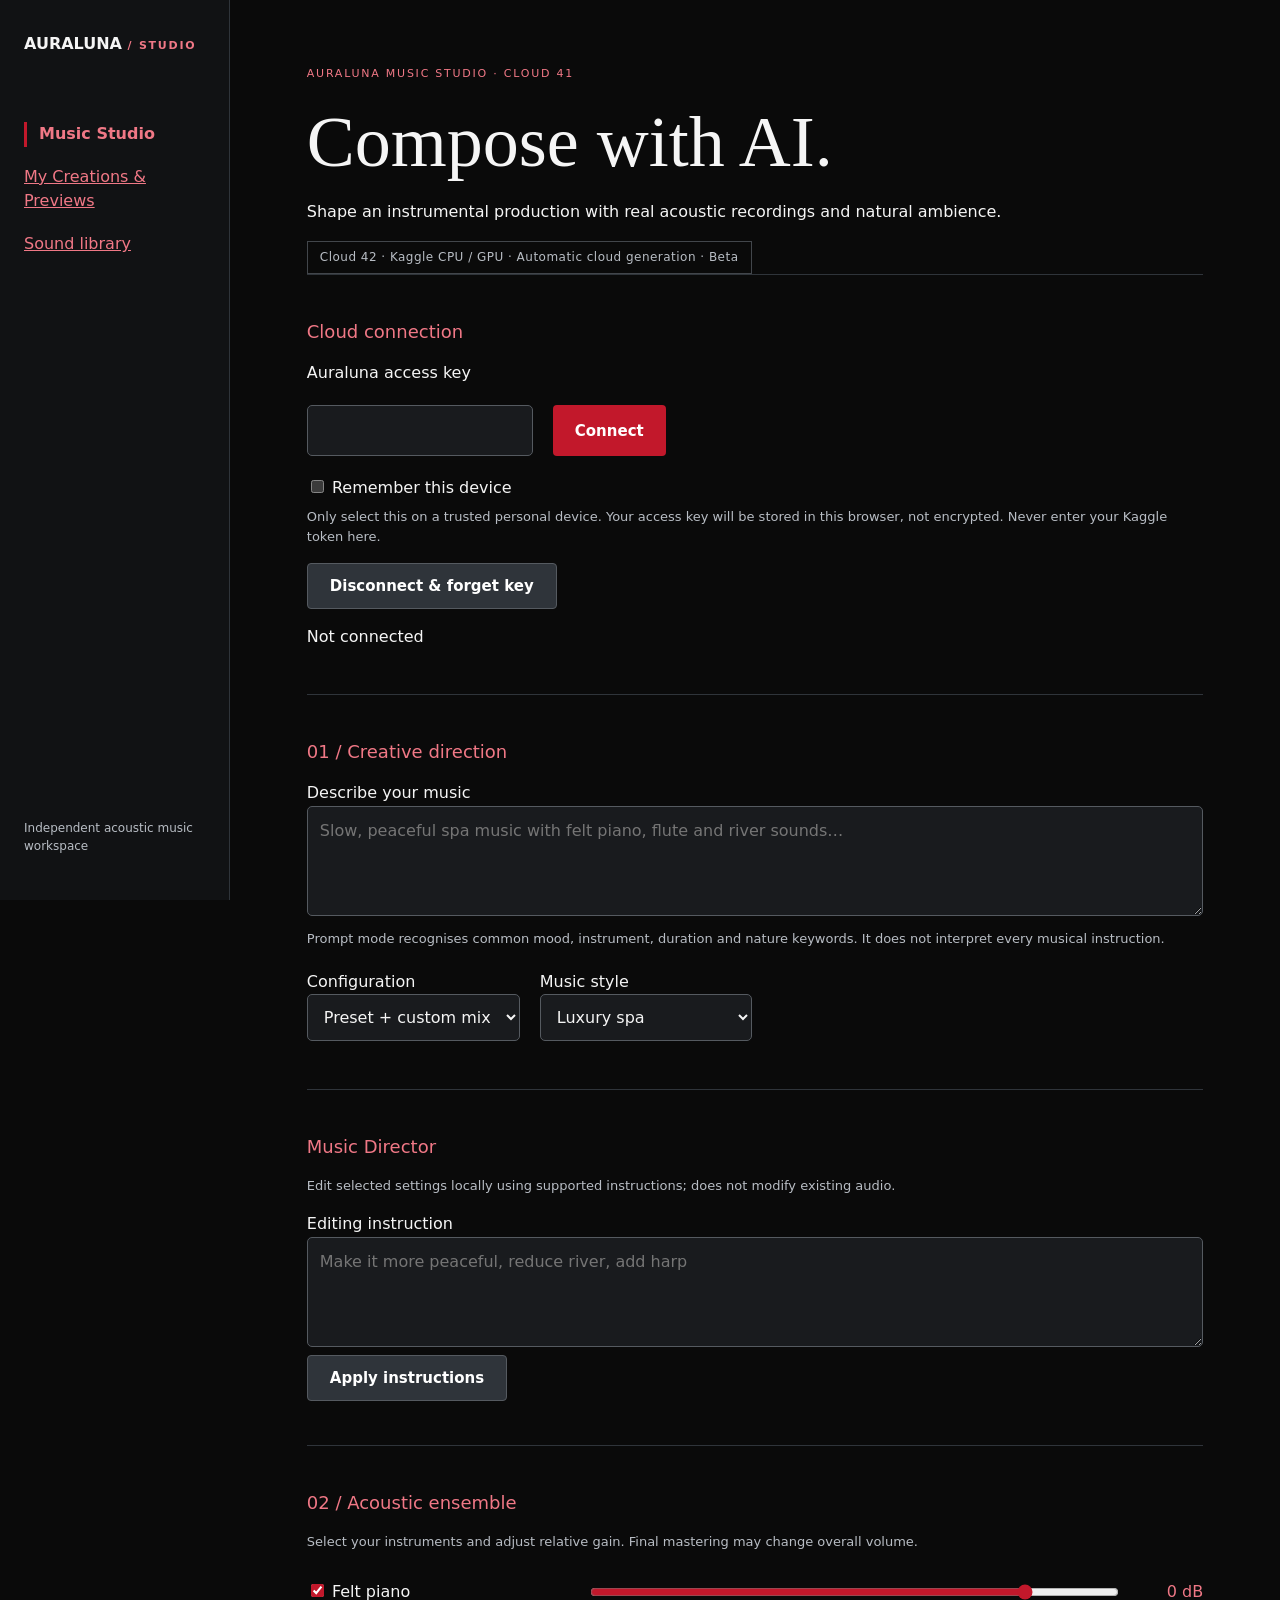
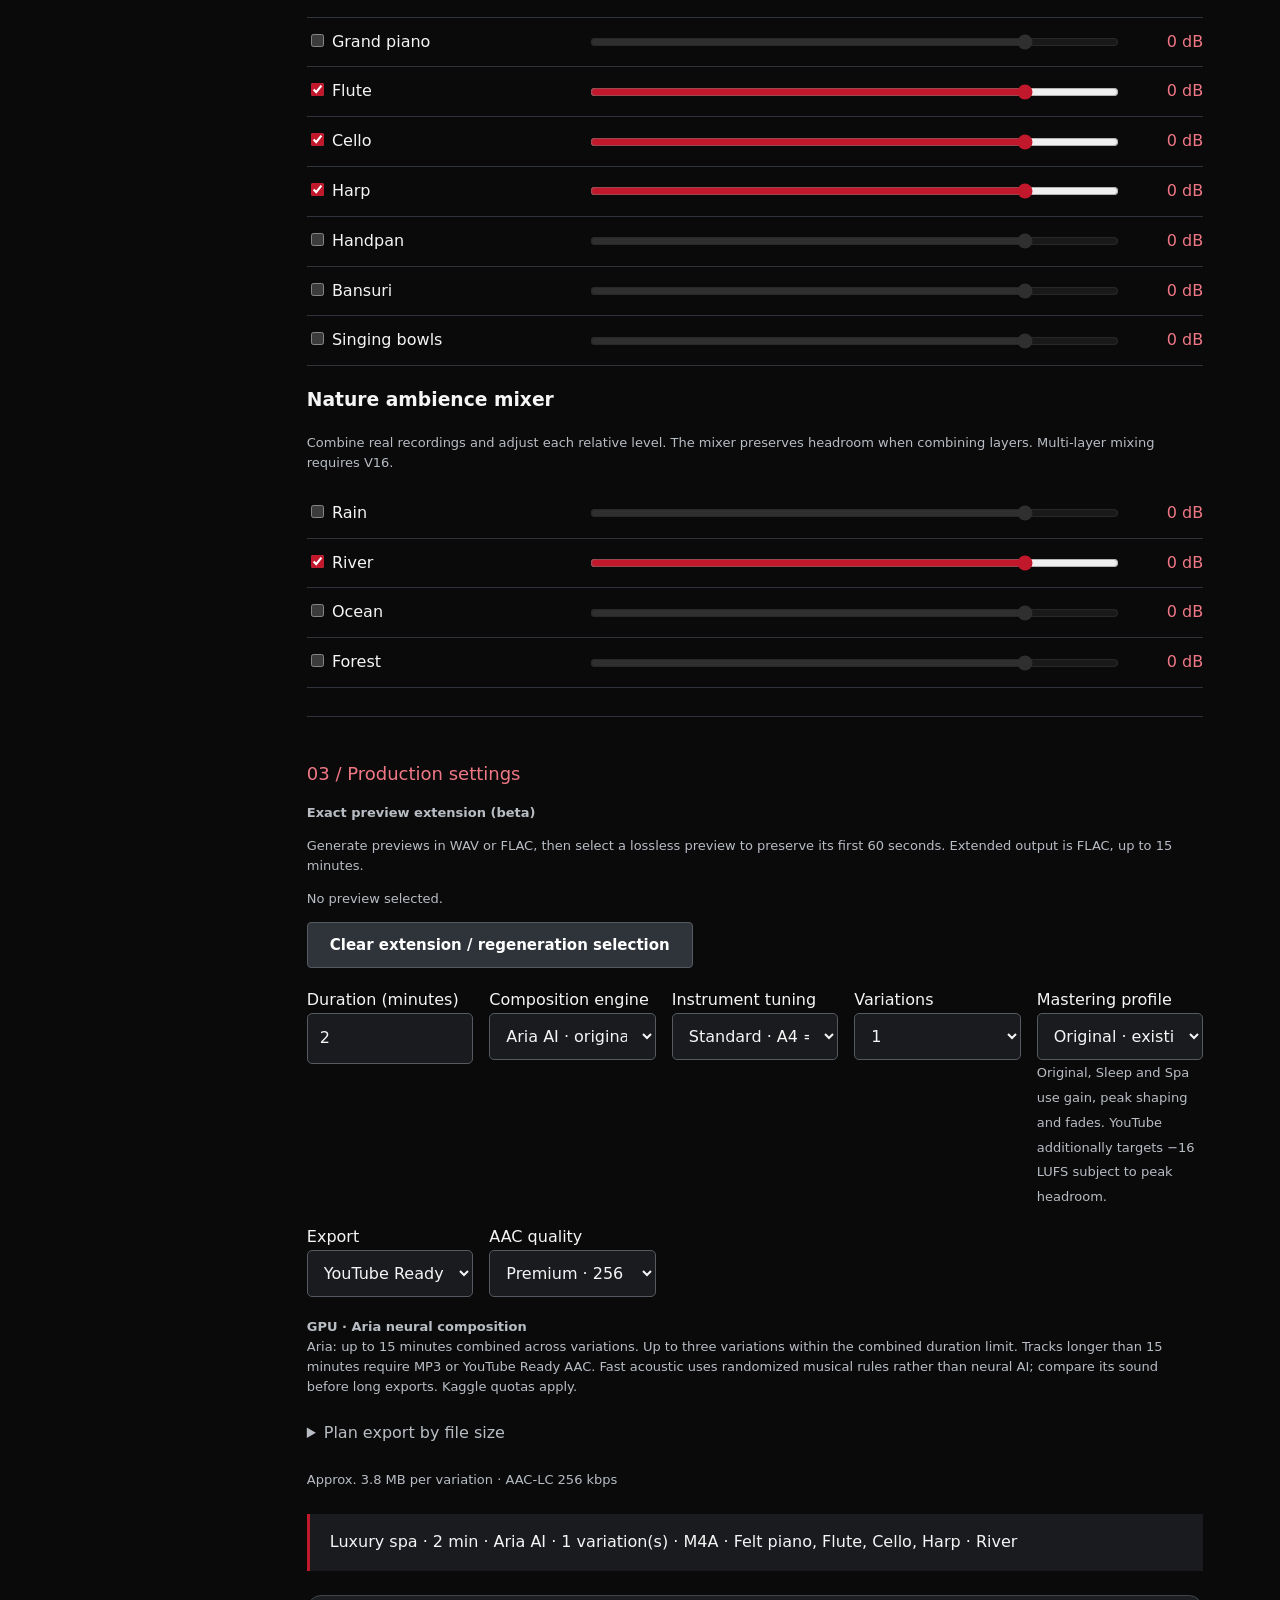
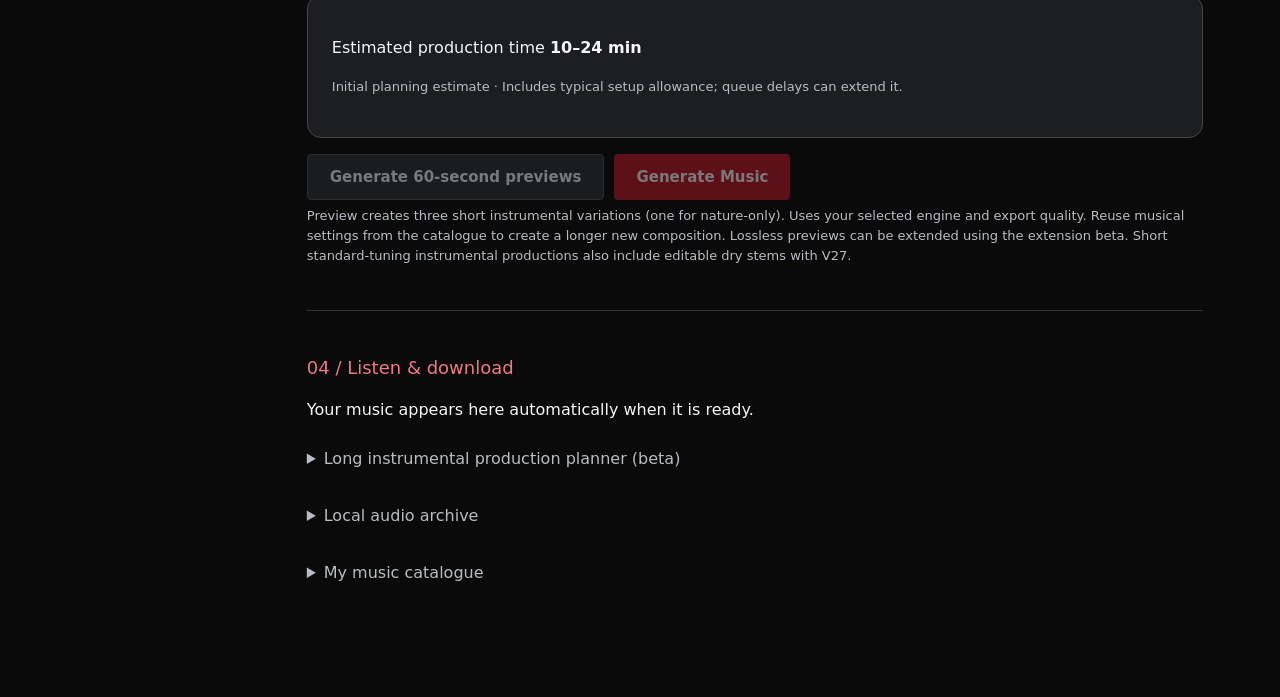
==== commit 6b09f9db: "Publish Cloud 42 sequential production controls" ====
--- a/index.html
+++ b/index.html
@@ -1,9 +1,9 @@
 <!doctype html>
-<html lang="en"><head><meta charset="utf-8"><meta name="viewport" content="width=device-width,initial-scale=1"><title>Auraluna Music Studio — Cloud 41</title><link rel="stylesheet" href="style.css"><link rel="stylesheet" href="src/v9-studio.css?v=cloud41"></head>
+<html lang="en"><head><meta charset="utf-8"><meta name="viewport" content="width=device-width,initial-scale=1"><title>Auraluna Music Studio — Cloud 42</title><link rel="stylesheet" href="style.css"><link rel="stylesheet" href="src/v9-studio.css?v=cloud42"></head>
 <body><aside><strong>AURALUNA <small>/ STUDIO</small></strong><nav><a href="index.html" aria-current="page">Music Studio</a><a href="index.html#listen">My Creations &amp; Previews</a><a href="library.html">Sound library</a></nav><p>Independent acoustic music workspace</p></aside>
-<main class="v9-main"><header><span>AURALUNA MUSIC STUDIO · CLOUD 41</span><h1>Compose with AI.</h1><p>Shape an instrumental production with real acoustic recordings and natural ambience.</p><div class="v9-status">Cloud 41 · Kaggle CPU / GPU · Automatic cloud generation · Beta</div></header>
+<main class="v9-main"><header><span>AURALUNA MUSIC STUDIO · CLOUD 41</span><h1>Compose with AI.</h1><p>Shape an instrumental production with real acoustic recordings and natural ambience.</p><div class="v9-status">Cloud 42 · Kaggle CPU / GPU · Automatic cloud generation · Beta</div></header>
 <section><h2>Cloud connection</h2><div id="credentials"><label for="access-key">Auraluna access key</label><div class="controls"><input id="access-key" type="password" autocomplete="off"><button type="button" id="connect">Connect</button></div><label><input type="checkbox" id="remember-device"> Remember this device</label><p class="hint">Only select this on a trusted personal device. Your access key will be stored in this browser, not encrypted. Never enter your Kaggle token here.</p></div><button type="button" id="disconnect" class="v9-secondary">Disconnect &amp; forget key</button><p id="cloud-status" role="status">Not connected</p></section><form id="v9-form"><section><h2>01 / Creative direction</h2><label for="prompt">Describe your music</label><textarea id="prompt" maxlength="2000" placeholder="Slow, peaceful spa music with felt piano, flute and river sounds…"></textarea><p class="hint">Prompt mode recognises common mood, instrument, duration and nature keywords. It does not interpret every musical instruction.</p><div class="controls"><label>Configuration<select id="mode"><option value="manual">Preset + custom mix</option><option value="prompt">Infer from prompt</option></select></label><label>Music style<select id="preset"></select></label></div></section>
 <section><h2>Music Director</h2><p class="hint">Edit selected settings locally using supported instructions; does not modify existing audio.</p><label for="director-prompt">Editing instruction</label><textarea id="director-prompt" maxlength="1000" placeholder="Make it more peaceful, reduce river, add harp"></textarea><button type="button" id="director-apply" class="v9-secondary">Apply instructions</button><p id="director-status" role="status"></p></section><section id="mix-section"><h2>02 / Acoustic ensemble</h2><p class="hint">Select your instruments and adjust relative gain. Final mastering may change overall volume.</p><div id="instrument-mixer"></div><h3>Nature ambience mixer</h3><p class="hint">Combine real recordings and adjust each relative level. The mixer preserves headroom when combining layers. Multi-layer mixing requires V16.</p><div id="nature-mixer"></div></section>
 <section><h2>03 / Production settings</h2><div class="hint"><strong>Exact preview extension (beta)</strong><p>Generate previews in WAV or FLAC, then select a lossless preview to preserve its first 60 seconds. Extended output is FLAC, up to 15 minutes.</p><p id="extension-status" role="status">No preview selected.</p><button id="extension-clear" type="button" class="v9-secondary">Clear extension / regeneration selection</button></div><div class="v9-settings"><label>Duration (minutes)<input id="duration" type="number" min=".25" max="15" step=".25" value="2" required></label><label>Composition engine<select id="composition-engine"><option value="aria">Aria AI · original neural composition</option><option value="fast">Fast acoustic · experimental tonal composer</option><option value="studio">Studio Premium · evolving acoustic composition (beta)</option></select></label><label id="composition-style-row" hidden>Composition style<select id="composition-style"><option value="independent">Independent sections · fresh musical ideas</option><option value="thematic">Recurring theme · evolving motifs</option></select></label><label id="seed-row" hidden>Composition seed (optional)<input id="composition-seed" maxlength="48" pattern="[A-Za-z0-9]{1,48}" placeholder="Blank = fresh music"><span class="hint">Same seed and settings aim to reproduce a acoustic arrangement. Exact audio and preview extension are not guaranteed.</span><select id="seed-variation" aria-label="Seed variation"><option value="1">Variation 1</option><option value="2">Variation 2</option><option value="3">Variation 3</option></select></label><label id="tuning-row">Instrument tuning<select id="tuning"><option value="standard">Standard · A4 = 440 Hz</option><option value="a432">A4 = 432 Hz · gentle lower pitch</option><option value="c528">C5 = 528 Hz · reference pitch</option></select></label><label>Variations<select id="variations"><option>1</option><option>2</option><option>3</option></select></label><label>Mastering profile<select id="mastering"><option value="original">Original · existing sound</option><option value="sleep">Deep sleep · softer dynamics</option><option value="spa">Luxury spa · gentle fades</option><option value="youtube">YouTube · peak-constrained loudness normalisation</option></select><span class="hint">Original, Sleep and Spa use gain, peak shaping and fades. YouTube additionally targets −16 LUFS subject to peak headroom.</span></label><label>Export<select id="format"><option value="m4a" selected>YouTube Ready · AAC (.m4a)</option><option value="mp3">Premium MP3 · 320 kbps</option><option value="flac">FLAC · 24-bit export</option><option value="wav">WAV · 24-bit export</option></select></label><label id="aac-mode-row">AAC quality<select id="aac-mode"><option value="premium" selected>Premium · 256 kbps</option><option value="balanced">Balanced · 192 kbps</option><option value="vbr">Optimised · high-quality VBR (experimental)</option></select></label><input id="job" type="hidden"></div><label id="infer-duration-row"><input type="checkbox" id="infer-duration"> Infer duration from prompt</label><p class="hint"><strong id="compute-plan" aria-live="polite">GPU · Aria neural composition</strong><br><span id="duration-limit">Instrumental: up to 15 minutes.</span> Up to three variations within the combined duration limit. Tracks longer than 15 minutes require MP3 or YouTube Ready AAC. Fast acoustic uses randomized musical rules rather than neural AI; compare its sound before long exports. Kaggle quotas apply.</p><details><summary>Plan export by file size</summary><label>Target MB per track<input type="number" id="target-mb" min="1" value="100"></label><button type="button" id="target-apply" class="v9-secondary">Choose highest bitrate that fits</button><p id="target-status" role="status"></p></details><p class="hint" id="file-size-estimate" aria-live="polite">—</p><div class="summary" id="summary" aria-live="polite"></div><div class="v9-result"><p>Estimated production time <strong id="estimate-time" aria-live="polite">—</strong></p><p class="hint" id="estimate-basis"></p></div><div class="v9-actions"><button type="submit" id="preview" class="v9-secondary" formnovalidate disabled>Generate 60-second previews</button><button type="submit" id="generate" disabled>Generate Music</button></div><p class="hint">Preview creates three short instrumental variations (one for nature-only). Uses your selected engine and export quality. Reuse musical settings from the catalogue to create a longer new composition. Lossless previews can be extended using the extension beta. Short standard-tuning instrumental productions also include editable dry stems with V27.</p><div id="production-panel" class="v9-result" hidden><h3>Production status</h3><p id="production-status" role="status" aria-live="polite"></p><progress id="production-progress" aria-label="Production running"></progress><div class="v9-timing"><span>Requested music length <strong id="requested-duration">—</strong></span><span>Music style <strong id="requested-style">—</strong></span><span>Format <strong id="requested-format">—</strong></span><span>Composition style <strong id="requested-composition">—</strong></span><span>Compute requested <strong id="requested-compute">—</strong></span><span><span id="estimate-caption">Original estimate</span> <strong id="requested-estimate">—</strong></span><span>Estimated remaining <strong id="remaining-estimate">—</strong></span><span>Elapsed time (browser observed) <strong id="elapsed-time">—</strong></span><span>Last checked <strong id="last-check">—</strong></span></div><div class="v9-actions"><button type="button" id="check-status" class="v9-secondary">Check status</button><button type="button" id="production-details" class="v9-secondary">Production details</button></div></div></section></form>
-<section id="listen"><h2>04 / Listen & download</h2><p>Your music appears here automatically when it is ready.</p><div id="players"></div><details><summary>Long instrumental production planner (beta)</summary><p class="hint">Plan 2–12 hours as individual one-hour tracks. Each part uses existing production limits and is submitted only when you press Generate Music. After all parts are complete, join them in a CPU-only assembly job without re-encoding. Existing fades are retained.</p><label>Planned hours<input id="long-plan-hours" type="number" min="2" max="12" step="1" value="12"></label><div class="v9-actions"><button id="long-plan-create" type="button">Create long plan from current settings</button><button id="long-plan-refresh" type="button">Refresh plan</button><button id="long-plan-join" type="button">Join completed parts</button><button id="long-plan-recover-join" type="button">Recover assembly ID</button></div><p id="long-plan-status" role="status"></p><div id="long-plan-list"></div></details><details><summary>Local audio archive</summary><p class="hint">Saved audio stays in this browser and can be downloaded even when remote output expires. Browser storage is not a permanent backup.</p><div class="v9-actions"><button type="button" id="archive-refresh">Refresh archive</button><button type="button" id="archive-persist">Request persistent storage</button></div><p id="archive-status" role="status"></p><div id="archive-list"></div></details><details><summary>My music catalogue</summary><p class="hint">Catalogue metadata is stored in this browser. Remote Kaggle audio is not permanently archived. Download important audio and licence reports separately.</p><div class="controls"><label>Search music<input id="library-search" type="search" placeholder="Title, notes, engine or production ID"></label><label>Show<select id="library-filter"><option value="all">All productions</option><option value="ready">Completed</option><option value="favorites">Favourites</option></select></label></div><div class="v9-actions"><button type="button" id="library-export" class="v9-secondary">Export catalogue backup</button><label>Restore catalogue<input type="file" id="library-import" accept=".json,application/json"></label></div><p id="library-count" aria-live="polite"></p><p id="library-status" role="status"></p><div id="history" class="v9-history"></div><details><summary>Recover a production</summary><label for="existing-slug">Production ID</label><div class="controls"><input id="existing-slug" placeholder="Production ID"><button type="button" id="check-job">Retrieve production</button></div></details></details></section>
-</main><script type="module" src="src/v9-studio.mjs?v=cloud41"></script></body></html>+<section id="listen"><h2>04 / Listen & download</h2><p>Your music appears here automatically when it is ready.</p><div id="players"></div><details><summary>Long instrumental production planner (beta)</summary><p class="hint">Plan 2–12 hours as individual one-hour tracks. Submit parts manually or explicitly start a sequential queue while this tab remains open. Each part consumes Kaggle quota. After all parts are complete, join them in a CPU-only assembly job without re-encoding. Existing fades are retained.</p><label>Planned hours<input id="long-plan-hours" type="number" min="2" max="12" step="1" value="12"></label><div class="v9-actions"><button id="long-plan-create" type="button">Create long plan from current settings</button><button id="long-plan-auto" type="button">Start sequential queue</button><button id="long-plan-pause" type="button" disabled>Pause queue</button><button id="long-plan-refresh" type="button">Refresh plan</button><button id="long-plan-join" type="button">Join completed parts</button><button id="long-plan-recover-join" type="button">Recover assembly ID</button></div><p id="long-plan-status" role="status"></p><div id="long-plan-list"></div></details><details><summary>Local audio archive</summary><p class="hint">Saved audio stays in this browser and can be downloaded even when remote output expires. Browser storage is not a permanent backup.</p><div class="v9-actions"><button type="button" id="archive-refresh">Refresh archive</button><button type="button" id="archive-persist">Request persistent storage</button></div><p id="archive-status" role="status"></p><div id="archive-list"></div></details><details><summary>My music catalogue</summary><p class="hint">Catalogue metadata is stored in this browser. Remote Kaggle audio is not permanently archived. Download important audio and licence reports separately.</p><div class="controls"><label>Search music<input id="library-search" type="search" placeholder="Title, notes, engine or production ID"></label><label>Show<select id="library-filter"><option value="all">All productions</option><option value="ready">Completed</option><option value="favorites">Favourites</option></select></label></div><div class="v9-actions"><button type="button" id="library-export" class="v9-secondary">Export catalogue backup</button><label>Restore catalogue<input type="file" id="library-import" accept=".json,application/json"></label></div><p id="library-count" aria-live="polite"></p><p id="library-status" role="status"></p><div id="history" class="v9-history"></div><details><summary>Recover a production</summary><label for="existing-slug">Production ID</label><div class="controls"><input id="existing-slug" placeholder="Production ID"><button type="button" id="check-job">Retrieve production</button></div></details></details></section>
+</main><script type="module" src="src/v9-studio.mjs?v=cloud42"></script></body></html>
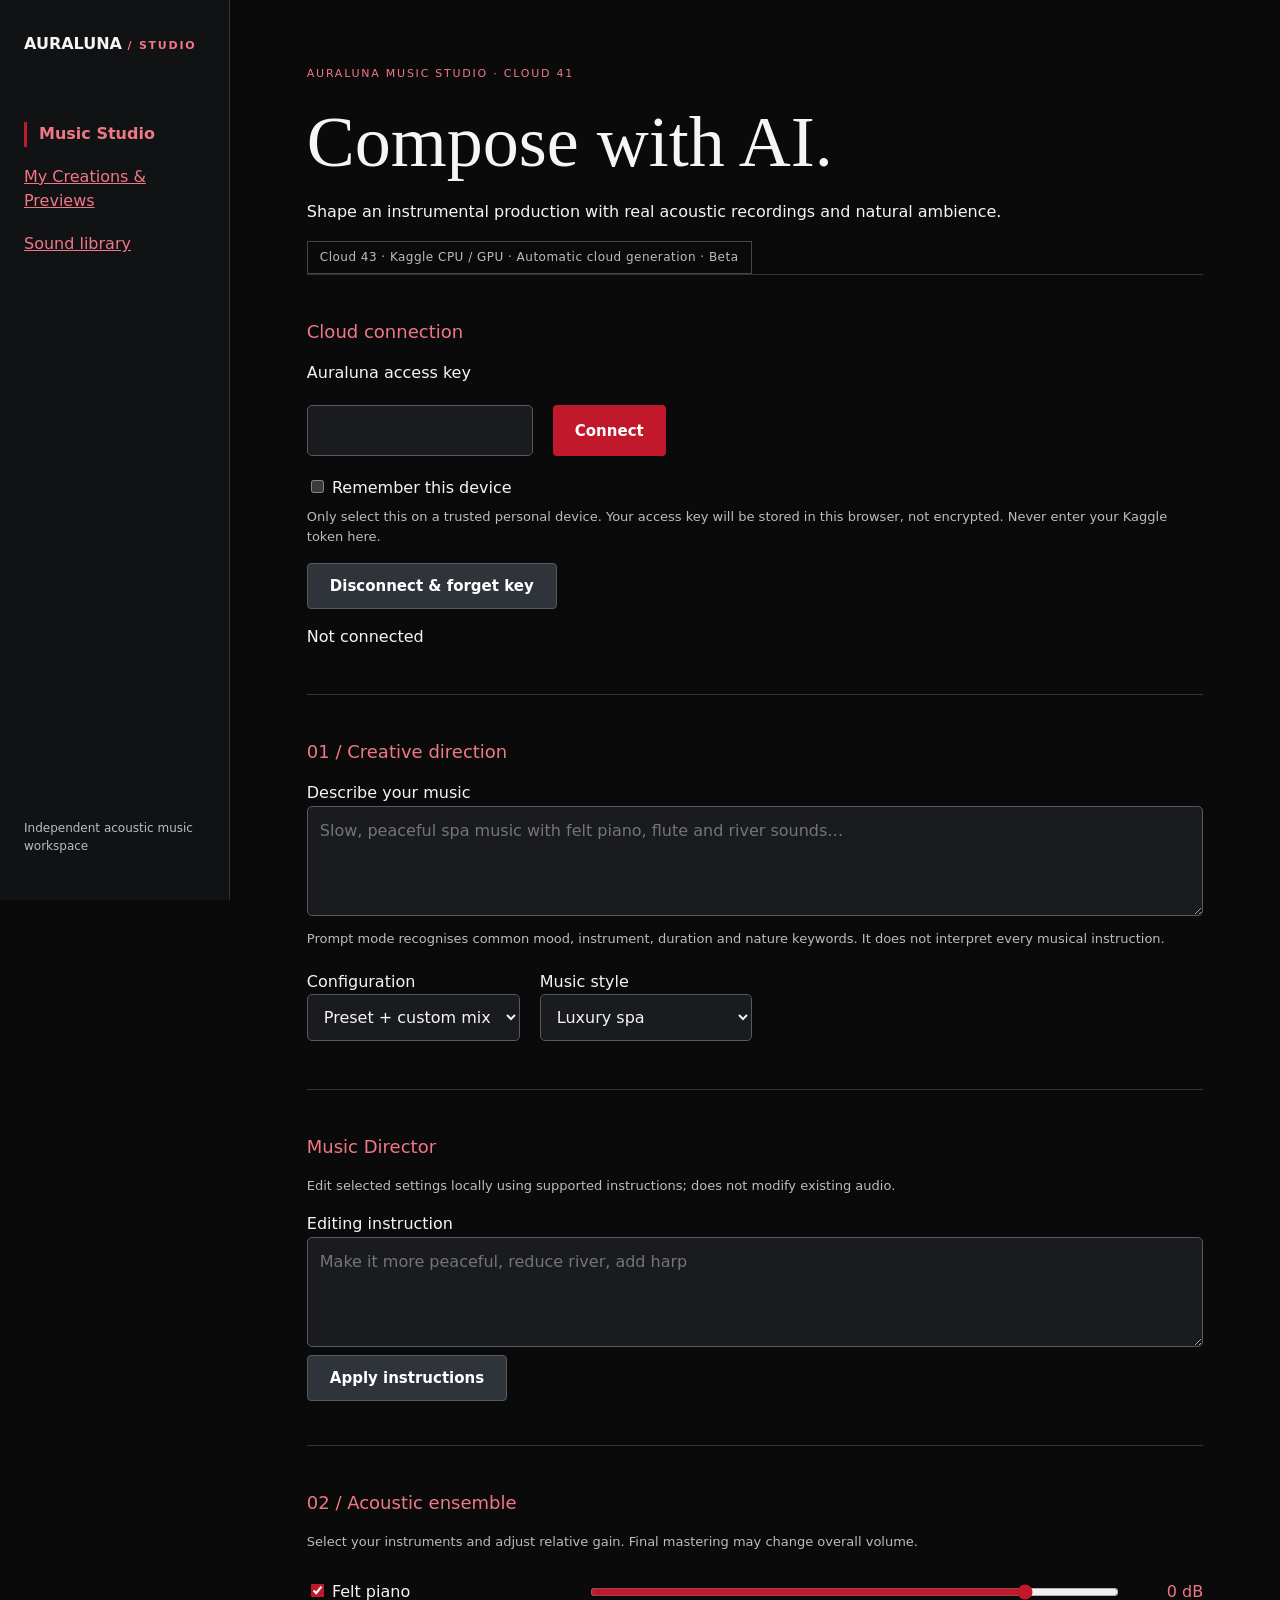
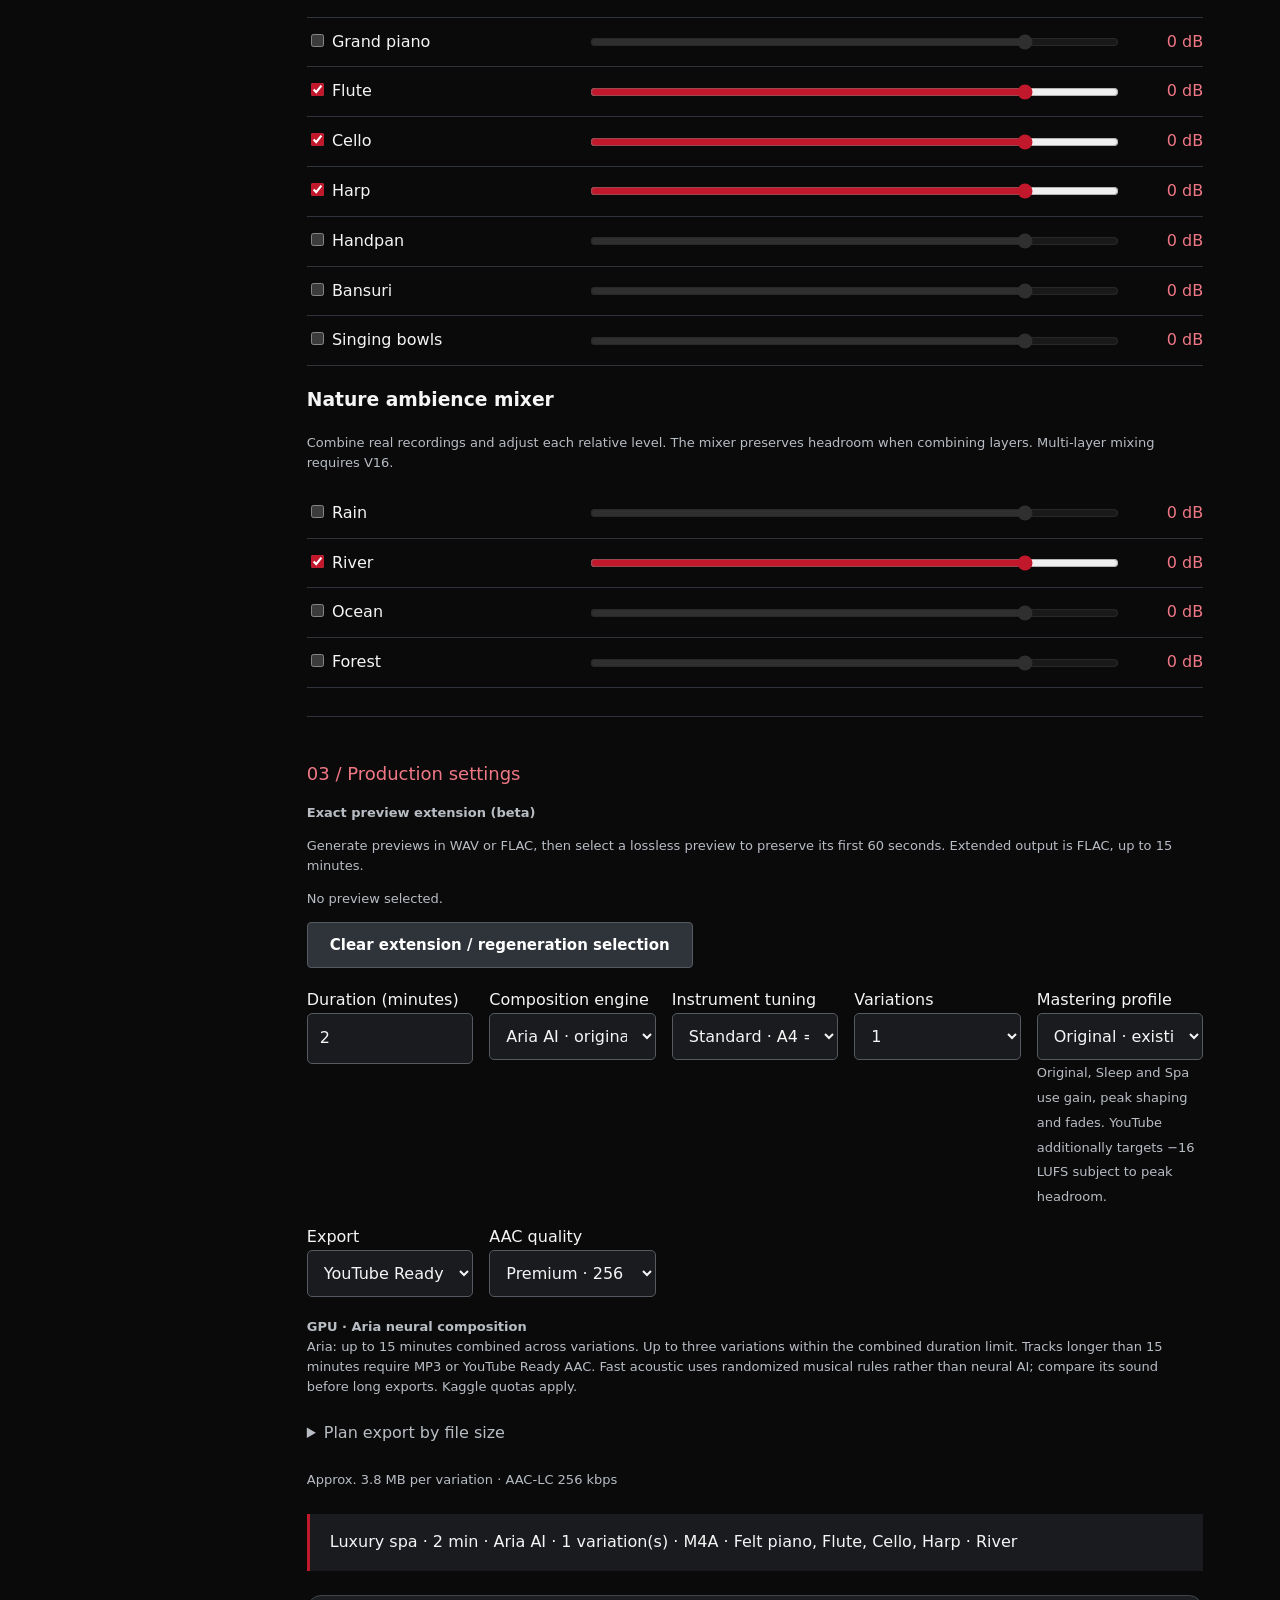
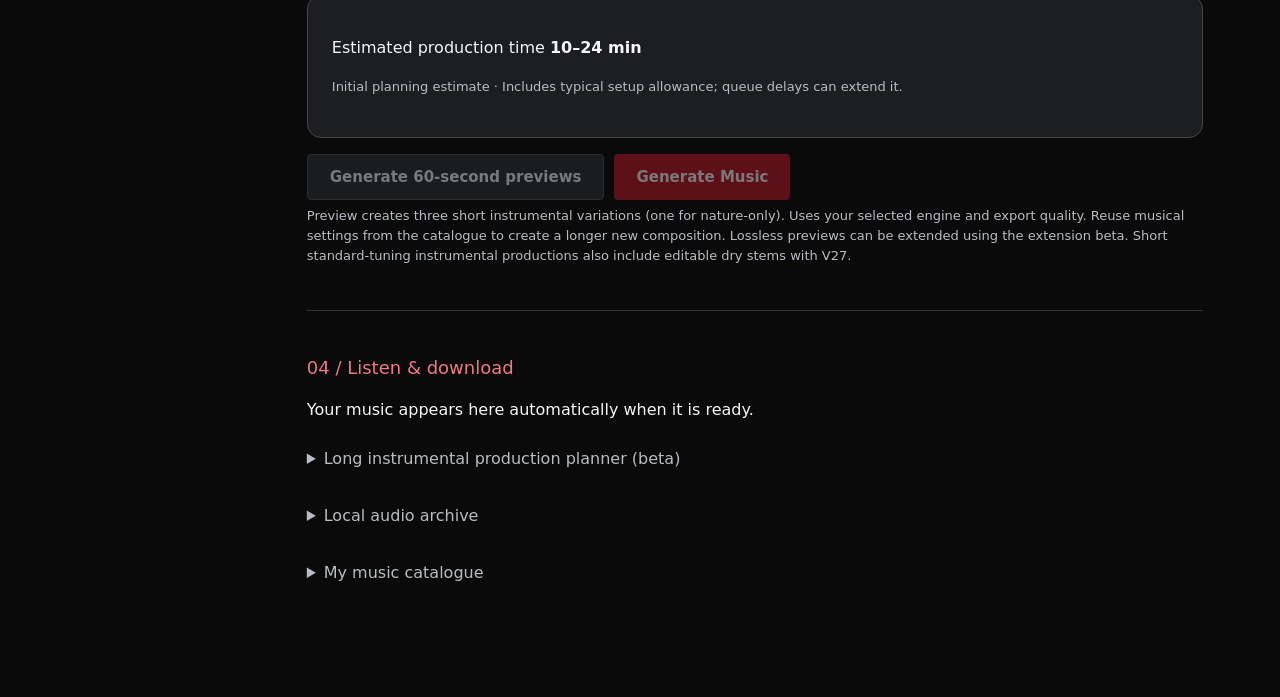
==== commit 1b4b23f4: "Cloud 43: private R2 audio archive with streamed original audio and licence reports" ====
--- a/index.html
+++ b/index.html
@@ -1,9 +1,9 @@
 <!doctype html>
-<html lang="en"><head><meta charset="utf-8"><meta name="viewport" content="width=device-width,initial-scale=1"><title>Auraluna Music Studio — Cloud 42</title><link rel="stylesheet" href="style.css"><link rel="stylesheet" href="src/v9-studio.css?v=cloud42"></head>
+<html lang="en"><head><meta charset="utf-8"><meta name="viewport" content="width=device-width,initial-scale=1"><title>Auraluna Music Studio — Cloud 43</title><link rel="stylesheet" href="style.css"><link rel="stylesheet" href="src/v9-studio.css?v=cloud43"></head>
 <body><aside><strong>AURALUNA <small>/ STUDIO</small></strong><nav><a href="index.html" aria-current="page">Music Studio</a><a href="index.html#listen">My Creations &amp; Previews</a><a href="library.html">Sound library</a></nav><p>Independent acoustic music workspace</p></aside>
-<main class="v9-main"><header><span>AURALUNA MUSIC STUDIO · CLOUD 41</span><h1>Compose with AI.</h1><p>Shape an instrumental production with real acoustic recordings and natural ambience.</p><div class="v9-status">Cloud 42 · Kaggle CPU / GPU · Automatic cloud generation · Beta</div></header>
+<main class="v9-main"><header><span>AURALUNA MUSIC STUDIO · CLOUD 41</span><h1>Compose with AI.</h1><p>Shape an instrumental production with real acoustic recordings and natural ambience.</p><div class="v9-status">Cloud 43 · Kaggle CPU / GPU · Automatic cloud generation · Beta</div></header>
 <section><h2>Cloud connection</h2><div id="credentials"><label for="access-key">Auraluna access key</label><div class="controls"><input id="access-key" type="password" autocomplete="off"><button type="button" id="connect">Connect</button></div><label><input type="checkbox" id="remember-device"> Remember this device</label><p class="hint">Only select this on a trusted personal device. Your access key will be stored in this browser, not encrypted. Never enter your Kaggle token here.</p></div><button type="button" id="disconnect" class="v9-secondary">Disconnect &amp; forget key</button><p id="cloud-status" role="status">Not connected</p></section><form id="v9-form"><section><h2>01 / Creative direction</h2><label for="prompt">Describe your music</label><textarea id="prompt" maxlength="2000" placeholder="Slow, peaceful spa music with felt piano, flute and river sounds…"></textarea><p class="hint">Prompt mode recognises common mood, instrument, duration and nature keywords. It does not interpret every musical instruction.</p><div class="controls"><label>Configuration<select id="mode"><option value="manual">Preset + custom mix</option><option value="prompt">Infer from prompt</option></select></label><label>Music style<select id="preset"></select></label></div></section>
 <section><h2>Music Director</h2><p class="hint">Edit selected settings locally using supported instructions; does not modify existing audio.</p><label for="director-prompt">Editing instruction</label><textarea id="director-prompt" maxlength="1000" placeholder="Make it more peaceful, reduce river, add harp"></textarea><button type="button" id="director-apply" class="v9-secondary">Apply instructions</button><p id="director-status" role="status"></p></section><section id="mix-section"><h2>02 / Acoustic ensemble</h2><p class="hint">Select your instruments and adjust relative gain. Final mastering may change overall volume.</p><div id="instrument-mixer"></div><h3>Nature ambience mixer</h3><p class="hint">Combine real recordings and adjust each relative level. The mixer preserves headroom when combining layers. Multi-layer mixing requires V16.</p><div id="nature-mixer"></div></section>
 <section><h2>03 / Production settings</h2><div class="hint"><strong>Exact preview extension (beta)</strong><p>Generate previews in WAV or FLAC, then select a lossless preview to preserve its first 60 seconds. Extended output is FLAC, up to 15 minutes.</p><p id="extension-status" role="status">No preview selected.</p><button id="extension-clear" type="button" class="v9-secondary">Clear extension / regeneration selection</button></div><div class="v9-settings"><label>Duration (minutes)<input id="duration" type="number" min=".25" max="15" step=".25" value="2" required></label><label>Composition engine<select id="composition-engine"><option value="aria">Aria AI · original neural composition</option><option value="fast">Fast acoustic · experimental tonal composer</option><option value="studio">Studio Premium · evolving acoustic composition (beta)</option></select></label><label id="composition-style-row" hidden>Composition style<select id="composition-style"><option value="independent">Independent sections · fresh musical ideas</option><option value="thematic">Recurring theme · evolving motifs</option></select></label><label id="seed-row" hidden>Composition seed (optional)<input id="composition-seed" maxlength="48" pattern="[A-Za-z0-9]{1,48}" placeholder="Blank = fresh music"><span class="hint">Same seed and settings aim to reproduce a acoustic arrangement. Exact audio and preview extension are not guaranteed.</span><select id="seed-variation" aria-label="Seed variation"><option value="1">Variation 1</option><option value="2">Variation 2</option><option value="3">Variation 3</option></select></label><label id="tuning-row">Instrument tuning<select id="tuning"><option value="standard">Standard · A4 = 440 Hz</option><option value="a432">A4 = 432 Hz · gentle lower pitch</option><option value="c528">C5 = 528 Hz · reference pitch</option></select></label><label>Variations<select id="variations"><option>1</option><option>2</option><option>3</option></select></label><label>Mastering profile<select id="mastering"><option value="original">Original · existing sound</option><option value="sleep">Deep sleep · softer dynamics</option><option value="spa">Luxury spa · gentle fades</option><option value="youtube">YouTube · peak-constrained loudness normalisation</option></select><span class="hint">Original, Sleep and Spa use gain, peak shaping and fades. YouTube additionally targets −16 LUFS subject to peak headroom.</span></label><label>Export<select id="format"><option value="m4a" selected>YouTube Ready · AAC (.m4a)</option><option value="mp3">Premium MP3 · 320 kbps</option><option value="flac">FLAC · 24-bit export</option><option value="wav">WAV · 24-bit export</option></select></label><label id="aac-mode-row">AAC quality<select id="aac-mode"><option value="premium" selected>Premium · 256 kbps</option><option value="balanced">Balanced · 192 kbps</option><option value="vbr">Optimised · high-quality VBR (experimental)</option></select></label><input id="job" type="hidden"></div><label id="infer-duration-row"><input type="checkbox" id="infer-duration"> Infer duration from prompt</label><p class="hint"><strong id="compute-plan" aria-live="polite">GPU · Aria neural composition</strong><br><span id="duration-limit">Instrumental: up to 15 minutes.</span> Up to three variations within the combined duration limit. Tracks longer than 15 minutes require MP3 or YouTube Ready AAC. Fast acoustic uses randomized musical rules rather than neural AI; compare its sound before long exports. Kaggle quotas apply.</p><details><summary>Plan export by file size</summary><label>Target MB per track<input type="number" id="target-mb" min="1" value="100"></label><button type="button" id="target-apply" class="v9-secondary">Choose highest bitrate that fits</button><p id="target-status" role="status"></p></details><p class="hint" id="file-size-estimate" aria-live="polite">—</p><div class="summary" id="summary" aria-live="polite"></div><div class="v9-result"><p>Estimated production time <strong id="estimate-time" aria-live="polite">—</strong></p><p class="hint" id="estimate-basis"></p></div><div class="v9-actions"><button type="submit" id="preview" class="v9-secondary" formnovalidate disabled>Generate 60-second previews</button><button type="submit" id="generate" disabled>Generate Music</button></div><p class="hint">Preview creates three short instrumental variations (one for nature-only). Uses your selected engine and export quality. Reuse musical settings from the catalogue to create a longer new composition. Lossless previews can be extended using the extension beta. Short standard-tuning instrumental productions also include editable dry stems with V27.</p><div id="production-panel" class="v9-result" hidden><h3>Production status</h3><p id="production-status" role="status" aria-live="polite"></p><progress id="production-progress" aria-label="Production running"></progress><div class="v9-timing"><span>Requested music length <strong id="requested-duration">—</strong></span><span>Music style <strong id="requested-style">—</strong></span><span>Format <strong id="requested-format">—</strong></span><span>Composition style <strong id="requested-composition">—</strong></span><span>Compute requested <strong id="requested-compute">—</strong></span><span><span id="estimate-caption">Original estimate</span> <strong id="requested-estimate">—</strong></span><span>Estimated remaining <strong id="remaining-estimate">—</strong></span><span>Elapsed time (browser observed) <strong id="elapsed-time">—</strong></span><span>Last checked <strong id="last-check">—</strong></span></div><div class="v9-actions"><button type="button" id="check-status" class="v9-secondary">Check status</button><button type="button" id="production-details" class="v9-secondary">Production details</button></div></div></section></form>
-<section id="listen"><h2>04 / Listen & download</h2><p>Your music appears here automatically when it is ready.</p><div id="players"></div><details><summary>Long instrumental production planner (beta)</summary><p class="hint">Plan 2–12 hours as individual one-hour tracks. Submit parts manually or explicitly start a sequential queue while this tab remains open. Each part consumes Kaggle quota. After all parts are complete, join them in a CPU-only assembly job without re-encoding. Existing fades are retained.</p><label>Planned hours<input id="long-plan-hours" type="number" min="2" max="12" step="1" value="12"></label><div class="v9-actions"><button id="long-plan-create" type="button">Create long plan from current settings</button><button id="long-plan-auto" type="button">Start sequential queue</button><button id="long-plan-pause" type="button" disabled>Pause queue</button><button id="long-plan-refresh" type="button">Refresh plan</button><button id="long-plan-join" type="button">Join completed parts</button><button id="long-plan-recover-join" type="button">Recover assembly ID</button></div><p id="long-plan-status" role="status"></p><div id="long-plan-list"></div></details><details><summary>Local audio archive</summary><p class="hint">Saved audio stays in this browser and can be downloaded even when remote output expires. Browser storage is not a permanent backup.</p><div class="v9-actions"><button type="button" id="archive-refresh">Refresh archive</button><button type="button" id="archive-persist">Request persistent storage</button></div><p id="archive-status" role="status"></p><div id="archive-list"></div></details><details><summary>My music catalogue</summary><p class="hint">Catalogue metadata is stored in this browser. Remote Kaggle audio is not permanently archived. Download important audio and licence reports separately.</p><div class="controls"><label>Search music<input id="library-search" type="search" placeholder="Title, notes, engine or production ID"></label><label>Show<select id="library-filter"><option value="all">All productions</option><option value="ready">Completed</option><option value="favorites">Favourites</option></select></label></div><div class="v9-actions"><button type="button" id="library-export" class="v9-secondary">Export catalogue backup</button><label>Restore catalogue<input type="file" id="library-import" accept=".json,application/json"></label></div><p id="library-count" aria-live="polite"></p><p id="library-status" role="status"></p><div id="history" class="v9-history"></div><details><summary>Recover a production</summary><label for="existing-slug">Production ID</label><div class="controls"><input id="existing-slug" placeholder="Production ID"><button type="button" id="check-job">Retrieve production</button></div></details></details></section>
-</main><script type="module" src="src/v9-studio.mjs?v=cloud42"></script></body></html>+<section id="listen"><h2>04 / Listen & download</h2><p>Your music appears here automatically when it is ready.</p><div id="players"></div><details><summary>Long instrumental production planner (beta)</summary><p class="hint">Plan 2–12 hours as individual one-hour tracks. Submit parts manually or explicitly start a sequential queue while this tab remains open. Each part consumes Kaggle quota. After all parts are complete, join them in a CPU-only assembly job without re-encoding. Existing fades are retained.</p><label>Planned hours<input id="long-plan-hours" type="number" min="2" max="12" step="1" value="12"></label><div class="v9-actions"><button id="long-plan-create" type="button">Create long plan from current settings</button><button id="long-plan-auto" type="button">Start sequential queue</button><button id="long-plan-pause" type="button" disabled>Pause queue</button><button id="long-plan-refresh" type="button">Refresh plan</button><button id="long-plan-join" type="button">Join completed parts</button><button id="long-plan-recover-join" type="button">Recover assembly ID</button></div><p id="long-plan-status" role="status"></p><div id="long-plan-list"></div></details><details><summary>Local audio archive</summary><p class="hint">Saved audio stays in this browser and can be downloaded even when remote output expires. Browser storage is not a permanent backup.</p><div class="v9-actions"><button type="button" id="archive-refresh">Refresh archive</button><button type="button" id="archive-persist">Request persistent storage</button></div><p id="archive-status" role="status"></p><div id="archive-list"></div><hr><h3>Private cloud audio archive</h3><p class="hint">Optional private R2 storage. Save audio and its production and licence reports independently of Kaggle retention. Storage charges may apply.</p><button type="button" id="cloud-archive-refresh">List cloud audio</button><p id="cloud-archive-status" role="status"></p><div id="cloud-archive-list"></div></details><details><summary>My music catalogue</summary><p class="hint">Catalogue metadata is stored in this browser. Remote Kaggle audio is not permanently archived. Download important audio and licence reports separately.</p><div class="controls"><label>Search music<input id="library-search" type="search" placeholder="Title, notes, engine or production ID"></label><label>Show<select id="library-filter"><option value="all">All productions</option><option value="ready">Completed</option><option value="favorites">Favourites</option></select></label></div><div class="v9-actions"><button type="button" id="library-export" class="v9-secondary">Export catalogue backup</button><label>Restore catalogue<input type="file" id="library-import" accept=".json,application/json"></label></div><p id="library-count" aria-live="polite"></p><p id="library-status" role="status"></p><div id="history" class="v9-history"></div><details><summary>Recover a production</summary><label for="existing-slug">Production ID</label><div class="controls"><input id="existing-slug" placeholder="Production ID"><button type="button" id="check-job">Retrieve production</button></div></details></details></section>
+</main><script type="module" src="src/v9-studio.mjs?v=cloud43"></script></body></html>
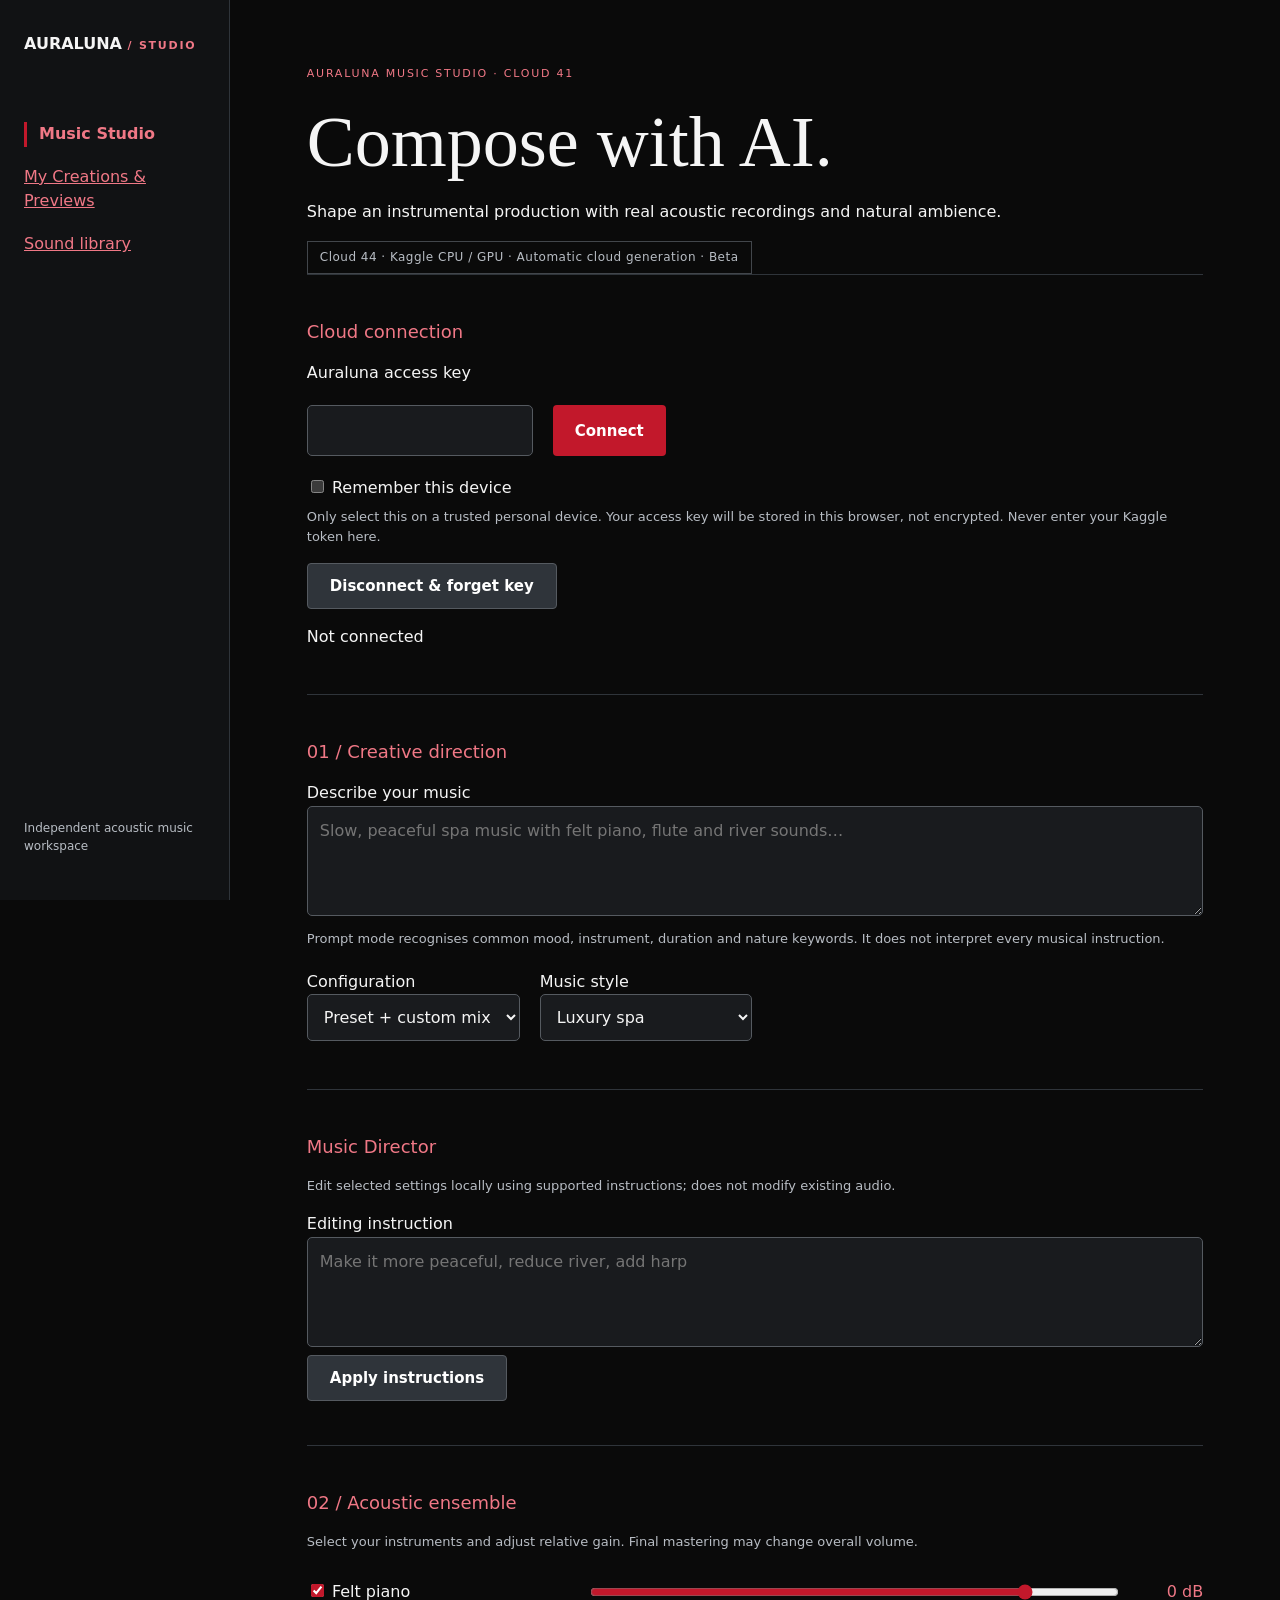
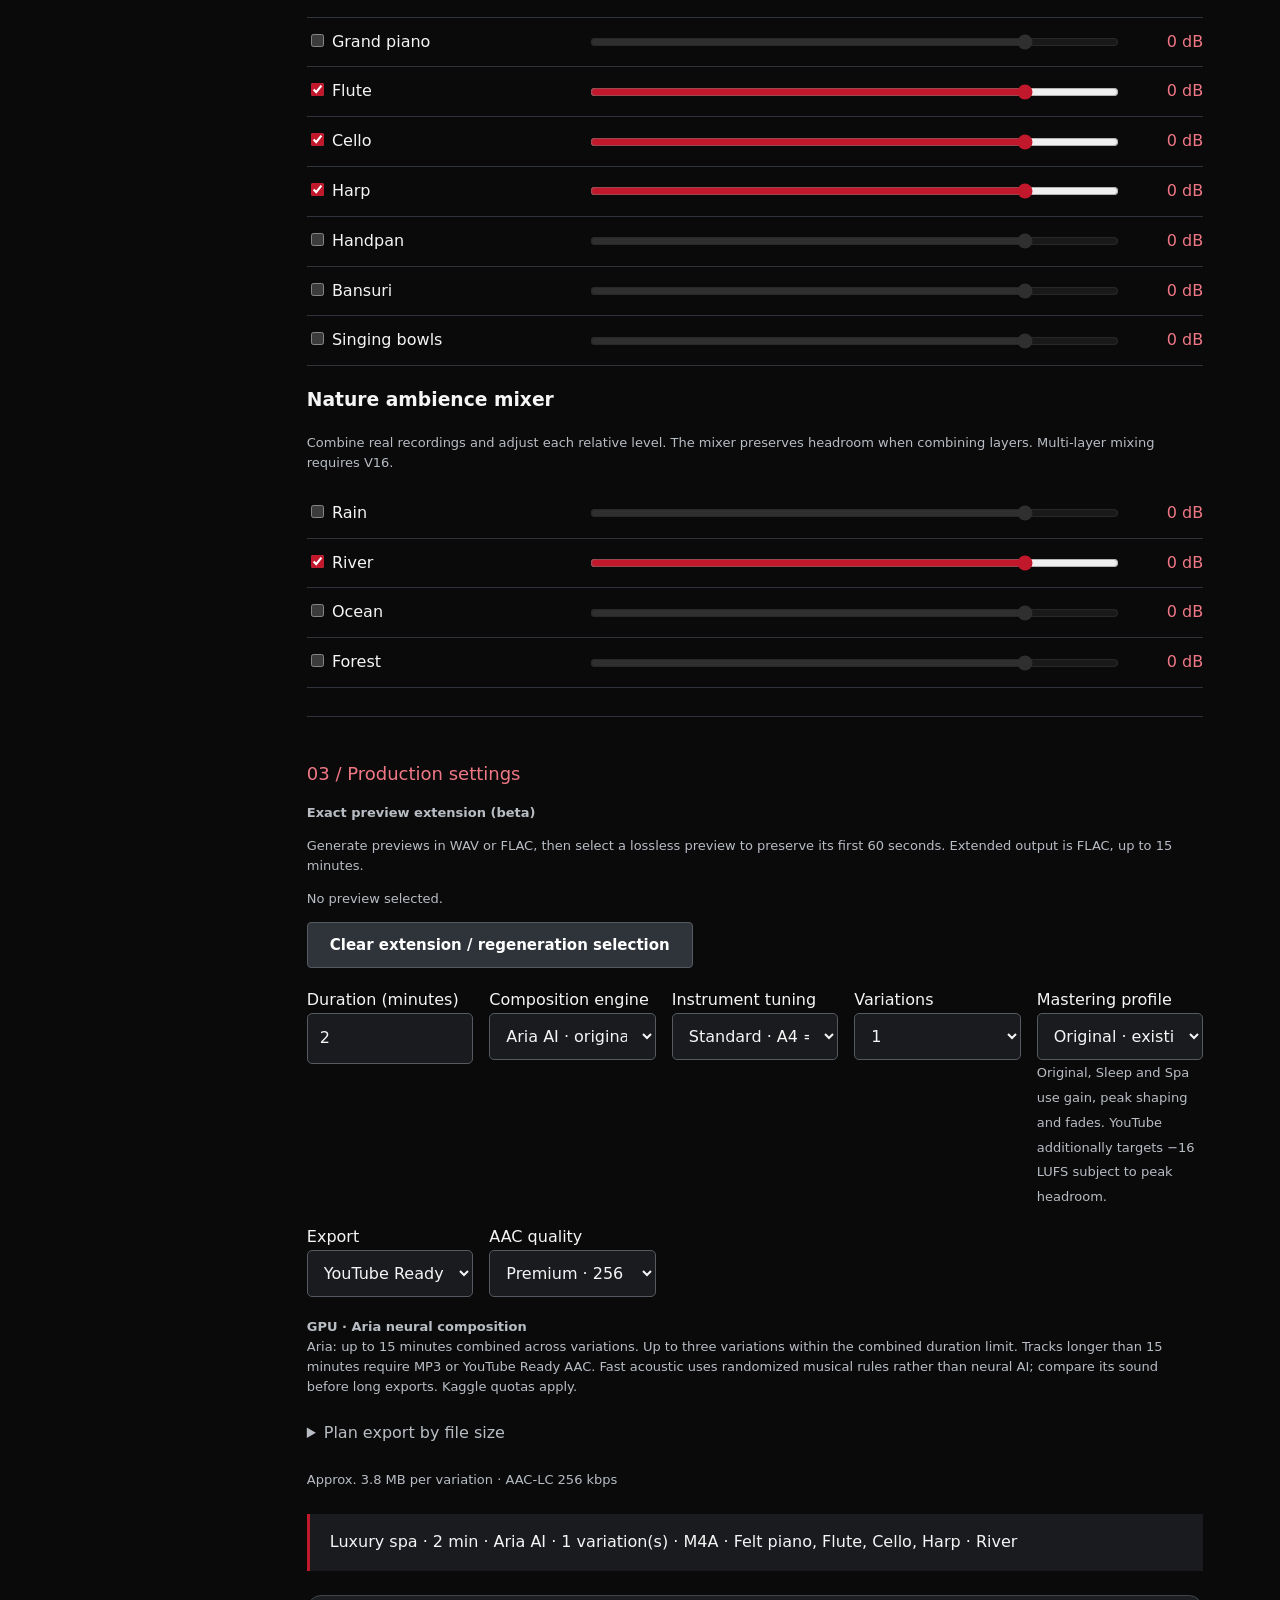
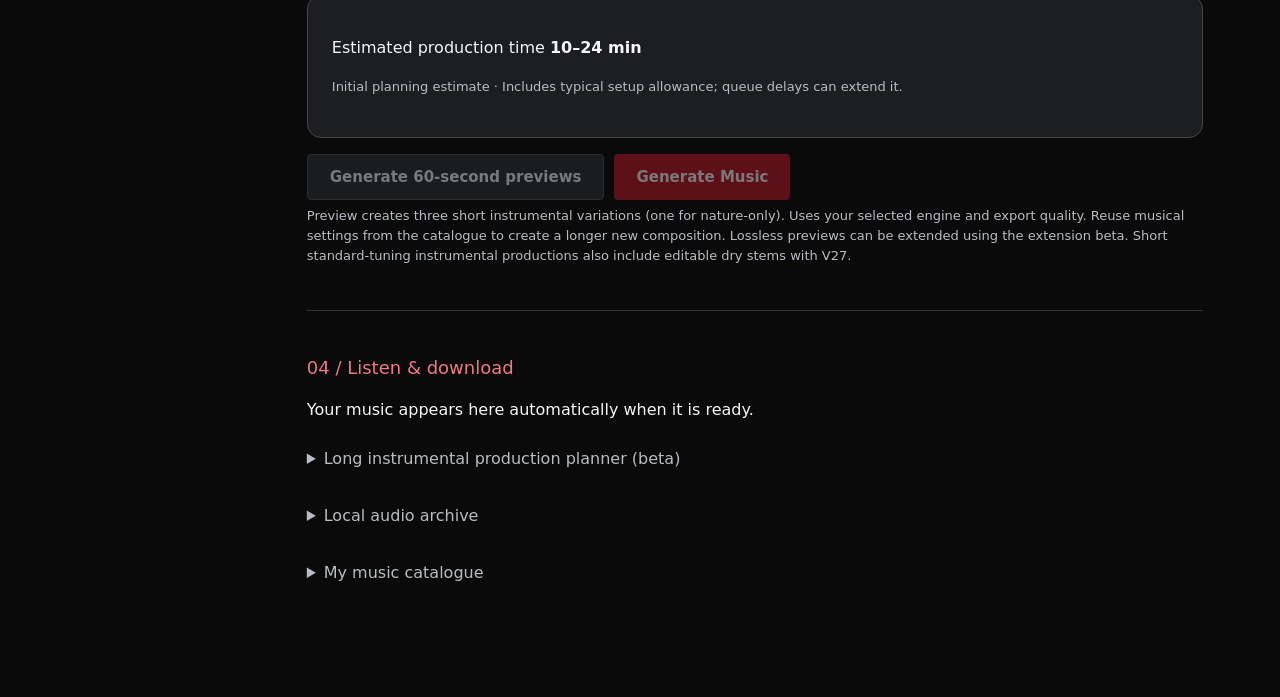
==== commit e7144102: "Cloud 44: serialized archive writes, 9 GB bucket safeguard, usage meter and confirmed deletion" ====
--- a/index.html
+++ b/index.html
@@ -1,9 +1,9 @@
 <!doctype html>
-<html lang="en"><head><meta charset="utf-8"><meta name="viewport" content="width=device-width,initial-scale=1"><title>Auraluna Music Studio — Cloud 43</title><link rel="stylesheet" href="style.css"><link rel="stylesheet" href="src/v9-studio.css?v=cloud43"></head>
+<html lang="en"><head><meta charset="utf-8"><meta name="viewport" content="width=device-width,initial-scale=1"><title>Auraluna Music Studio — Cloud 44</title><link rel="stylesheet" href="style.css"><link rel="stylesheet" href="src/v9-studio.css?v=cloud44"></head>
 <body><aside><strong>AURALUNA <small>/ STUDIO</small></strong><nav><a href="index.html" aria-current="page">Music Studio</a><a href="index.html#listen">My Creations &amp; Previews</a><a href="library.html">Sound library</a></nav><p>Independent acoustic music workspace</p></aside>
-<main class="v9-main"><header><span>AURALUNA MUSIC STUDIO · CLOUD 41</span><h1>Compose with AI.</h1><p>Shape an instrumental production with real acoustic recordings and natural ambience.</p><div class="v9-status">Cloud 43 · Kaggle CPU / GPU · Automatic cloud generation · Beta</div></header>
+<main class="v9-main"><header><span>AURALUNA MUSIC STUDIO · CLOUD 41</span><h1>Compose with AI.</h1><p>Shape an instrumental production with real acoustic recordings and natural ambience.</p><div class="v9-status">Cloud 44 · Kaggle CPU / GPU · Automatic cloud generation · Beta</div></header>
 <section><h2>Cloud connection</h2><div id="credentials"><label for="access-key">Auraluna access key</label><div class="controls"><input id="access-key" type="password" autocomplete="off"><button type="button" id="connect">Connect</button></div><label><input type="checkbox" id="remember-device"> Remember this device</label><p class="hint">Only select this on a trusted personal device. Your access key will be stored in this browser, not encrypted. Never enter your Kaggle token here.</p></div><button type="button" id="disconnect" class="v9-secondary">Disconnect &amp; forget key</button><p id="cloud-status" role="status">Not connected</p></section><form id="v9-form"><section><h2>01 / Creative direction</h2><label for="prompt">Describe your music</label><textarea id="prompt" maxlength="2000" placeholder="Slow, peaceful spa music with felt piano, flute and river sounds…"></textarea><p class="hint">Prompt mode recognises common mood, instrument, duration and nature keywords. It does not interpret every musical instruction.</p><div class="controls"><label>Configuration<select id="mode"><option value="manual">Preset + custom mix</option><option value="prompt">Infer from prompt</option></select></label><label>Music style<select id="preset"></select></label></div></section>
 <section><h2>Music Director</h2><p class="hint">Edit selected settings locally using supported instructions; does not modify existing audio.</p><label for="director-prompt">Editing instruction</label><textarea id="director-prompt" maxlength="1000" placeholder="Make it more peaceful, reduce river, add harp"></textarea><button type="button" id="director-apply" class="v9-secondary">Apply instructions</button><p id="director-status" role="status"></p></section><section id="mix-section"><h2>02 / Acoustic ensemble</h2><p class="hint">Select your instruments and adjust relative gain. Final mastering may change overall volume.</p><div id="instrument-mixer"></div><h3>Nature ambience mixer</h3><p class="hint">Combine real recordings and adjust each relative level. The mixer preserves headroom when combining layers. Multi-layer mixing requires V16.</p><div id="nature-mixer"></div></section>
 <section><h2>03 / Production settings</h2><div class="hint"><strong>Exact preview extension (beta)</strong><p>Generate previews in WAV or FLAC, then select a lossless preview to preserve its first 60 seconds. Extended output is FLAC, up to 15 minutes.</p><p id="extension-status" role="status">No preview selected.</p><button id="extension-clear" type="button" class="v9-secondary">Clear extension / regeneration selection</button></div><div class="v9-settings"><label>Duration (minutes)<input id="duration" type="number" min=".25" max="15" step=".25" value="2" required></label><label>Composition engine<select id="composition-engine"><option value="aria">Aria AI · original neural composition</option><option value="fast">Fast acoustic · experimental tonal composer</option><option value="studio">Studio Premium · evolving acoustic composition (beta)</option></select></label><label id="composition-style-row" hidden>Composition style<select id="composition-style"><option value="independent">Independent sections · fresh musical ideas</option><option value="thematic">Recurring theme · evolving motifs</option></select></label><label id="seed-row" hidden>Composition seed (optional)<input id="composition-seed" maxlength="48" pattern="[A-Za-z0-9]{1,48}" placeholder="Blank = fresh music"><span class="hint">Same seed and settings aim to reproduce a acoustic arrangement. Exact audio and preview extension are not guaranteed.</span><select id="seed-variation" aria-label="Seed variation"><option value="1">Variation 1</option><option value="2">Variation 2</option><option value="3">Variation 3</option></select></label><label id="tuning-row">Instrument tuning<select id="tuning"><option value="standard">Standard · A4 = 440 Hz</option><option value="a432">A4 = 432 Hz · gentle lower pitch</option><option value="c528">C5 = 528 Hz · reference pitch</option></select></label><label>Variations<select id="variations"><option>1</option><option>2</option><option>3</option></select></label><label>Mastering profile<select id="mastering"><option value="original">Original · existing sound</option><option value="sleep">Deep sleep · softer dynamics</option><option value="spa">Luxury spa · gentle fades</option><option value="youtube">YouTube · peak-constrained loudness normalisation</option></select><span class="hint">Original, Sleep and Spa use gain, peak shaping and fades. YouTube additionally targets −16 LUFS subject to peak headroom.</span></label><label>Export<select id="format"><option value="m4a" selected>YouTube Ready · AAC (.m4a)</option><option value="mp3">Premium MP3 · 320 kbps</option><option value="flac">FLAC · 24-bit export</option><option value="wav">WAV · 24-bit export</option></select></label><label id="aac-mode-row">AAC quality<select id="aac-mode"><option value="premium" selected>Premium · 256 kbps</option><option value="balanced">Balanced · 192 kbps</option><option value="vbr">Optimised · high-quality VBR (experimental)</option></select></label><input id="job" type="hidden"></div><label id="infer-duration-row"><input type="checkbox" id="infer-duration"> Infer duration from prompt</label><p class="hint"><strong id="compute-plan" aria-live="polite">GPU · Aria neural composition</strong><br><span id="duration-limit">Instrumental: up to 15 minutes.</span> Up to three variations within the combined duration limit. Tracks longer than 15 minutes require MP3 or YouTube Ready AAC. Fast acoustic uses randomized musical rules rather than neural AI; compare its sound before long exports. Kaggle quotas apply.</p><details><summary>Plan export by file size</summary><label>Target MB per track<input type="number" id="target-mb" min="1" value="100"></label><button type="button" id="target-apply" class="v9-secondary">Choose highest bitrate that fits</button><p id="target-status" role="status"></p></details><p class="hint" id="file-size-estimate" aria-live="polite">—</p><div class="summary" id="summary" aria-live="polite"></div><div class="v9-result"><p>Estimated production time <strong id="estimate-time" aria-live="polite">—</strong></p><p class="hint" id="estimate-basis"></p></div><div class="v9-actions"><button type="submit" id="preview" class="v9-secondary" formnovalidate disabled>Generate 60-second previews</button><button type="submit" id="generate" disabled>Generate Music</button></div><p class="hint">Preview creates three short instrumental variations (one for nature-only). Uses your selected engine and export quality. Reuse musical settings from the catalogue to create a longer new composition. Lossless previews can be extended using the extension beta. Short standard-tuning instrumental productions also include editable dry stems with V27.</p><div id="production-panel" class="v9-result" hidden><h3>Production status</h3><p id="production-status" role="status" aria-live="polite"></p><progress id="production-progress" aria-label="Production running"></progress><div class="v9-timing"><span>Requested music length <strong id="requested-duration">—</strong></span><span>Music style <strong id="requested-style">—</strong></span><span>Format <strong id="requested-format">—</strong></span><span>Composition style <strong id="requested-composition">—</strong></span><span>Compute requested <strong id="requested-compute">—</strong></span><span><span id="estimate-caption">Original estimate</span> <strong id="requested-estimate">—</strong></span><span>Estimated remaining <strong id="remaining-estimate">—</strong></span><span>Elapsed time (browser observed) <strong id="elapsed-time">—</strong></span><span>Last checked <strong id="last-check">—</strong></span></div><div class="v9-actions"><button type="button" id="check-status" class="v9-secondary">Check status</button><button type="button" id="production-details" class="v9-secondary">Production details</button></div></div></section></form>
-<section id="listen"><h2>04 / Listen & download</h2><p>Your music appears here automatically when it is ready.</p><div id="players"></div><details><summary>Long instrumental production planner (beta)</summary><p class="hint">Plan 2–12 hours as individual one-hour tracks. Submit parts manually or explicitly start a sequential queue while this tab remains open. Each part consumes Kaggle quota. After all parts are complete, join them in a CPU-only assembly job without re-encoding. Existing fades are retained.</p><label>Planned hours<input id="long-plan-hours" type="number" min="2" max="12" step="1" value="12"></label><div class="v9-actions"><button id="long-plan-create" type="button">Create long plan from current settings</button><button id="long-plan-auto" type="button">Start sequential queue</button><button id="long-plan-pause" type="button" disabled>Pause queue</button><button id="long-plan-refresh" type="button">Refresh plan</button><button id="long-plan-join" type="button">Join completed parts</button><button id="long-plan-recover-join" type="button">Recover assembly ID</button></div><p id="long-plan-status" role="status"></p><div id="long-plan-list"></div></details><details><summary>Local audio archive</summary><p class="hint">Saved audio stays in this browser and can be downloaded even when remote output expires. Browser storage is not a permanent backup.</p><div class="v9-actions"><button type="button" id="archive-refresh">Refresh archive</button><button type="button" id="archive-persist">Request persistent storage</button></div><p id="archive-status" role="status"></p><div id="archive-list"></div><hr><h3>Private cloud audio archive</h3><p class="hint">Optional private R2 storage. Save audio and its production and licence reports independently of Kaggle retention. Storage charges may apply.</p><button type="button" id="cloud-archive-refresh">List cloud audio</button><p id="cloud-archive-status" role="status"></p><div id="cloud-archive-list"></div></details><details><summary>My music catalogue</summary><p class="hint">Catalogue metadata is stored in this browser. Remote Kaggle audio is not permanently archived. Download important audio and licence reports separately.</p><div class="controls"><label>Search music<input id="library-search" type="search" placeholder="Title, notes, engine or production ID"></label><label>Show<select id="library-filter"><option value="all">All productions</option><option value="ready">Completed</option><option value="favorites">Favourites</option></select></label></div><div class="v9-actions"><button type="button" id="library-export" class="v9-secondary">Export catalogue backup</button><label>Restore catalogue<input type="file" id="library-import" accept=".json,application/json"></label></div><p id="library-count" aria-live="polite"></p><p id="library-status" role="status"></p><div id="history" class="v9-history"></div><details><summary>Recover a production</summary><label for="existing-slug">Production ID</label><div class="controls"><input id="existing-slug" placeholder="Production ID"><button type="button" id="check-job">Retrieve production</button></div></details></details></section>
-</main><script type="module" src="src/v9-studio.mjs?v=cloud43"></script></body></html>+<section id="listen"><h2>04 / Listen & download</h2><p>Your music appears here automatically when it is ready.</p><div id="players"></div><details><summary>Long instrumental production planner (beta)</summary><p class="hint">Plan 2–12 hours as individual one-hour tracks. Submit parts manually or explicitly start a sequential queue while this tab remains open. Each part consumes Kaggle quota. After all parts are complete, join them in a CPU-only assembly job without re-encoding. Existing fades are retained.</p><label>Planned hours<input id="long-plan-hours" type="number" min="2" max="12" step="1" value="12"></label><div class="v9-actions"><button id="long-plan-create" type="button">Create long plan from current settings</button><button id="long-plan-auto" type="button">Start sequential queue</button><button id="long-plan-pause" type="button" disabled>Pause queue</button><button id="long-plan-refresh" type="button">Refresh plan</button><button id="long-plan-join" type="button">Join completed parts</button><button id="long-plan-recover-join" type="button">Recover assembly ID</button></div><p id="long-plan-status" role="status"></p><div id="long-plan-list"></div></details><details><summary>Local audio archive</summary><p class="hint">Saved audio stays in this browser and can be downloaded even when remote output expires. Browser storage is not a permanent backup.</p><div class="v9-actions"><button type="button" id="archive-refresh">Refresh archive</button><button type="button" id="archive-persist">Request persistent storage</button></div><p id="archive-status" role="status"></p><div id="archive-list"></div><hr><h3>Private cloud audio archive</h3><p class="hint">Optional private R2 storage. Save audio and its production and licence reports independently of Kaggle retention. Storage charges may apply.</p><button type="button" id="cloud-archive-refresh">List cloud audio</button><p id="cloud-archive-status" role="status"></p><p id="cloud-archive-usage">Refresh to check bucket usage.</p><progress id="cloud-archive-meter" value="0" max="9000000000" aria-label="Cloud archive storage used"></progress><p class="hint">9 GB bucket safeguard; 8 GB warning. Other R2 buckets and account-wide operations are not included. No automatic deletion.</p><div id="cloud-archive-list"></div></details><details><summary>My music catalogue</summary><p class="hint">Catalogue metadata is stored in this browser. Remote Kaggle audio is not permanently archived. Download important audio and licence reports separately.</p><div class="controls"><label>Search music<input id="library-search" type="search" placeholder="Title, notes, engine or production ID"></label><label>Show<select id="library-filter"><option value="all">All productions</option><option value="ready">Completed</option><option value="favorites">Favourites</option></select></label></div><div class="v9-actions"><button type="button" id="library-export" class="v9-secondary">Export catalogue backup</button><label>Restore catalogue<input type="file" id="library-import" accept=".json,application/json"></label></div><p id="library-count" aria-live="polite"></p><p id="library-status" role="status"></p><div id="history" class="v9-history"></div><details><summary>Recover a production</summary><label for="existing-slug">Production ID</label><div class="controls"><input id="existing-slug" placeholder="Production ID"><button type="button" id="check-job">Retrieve production</button></div></details></details></section>
+</main><script type="module" src="src/v9-studio.mjs?v=cloud44"></script></body></html>
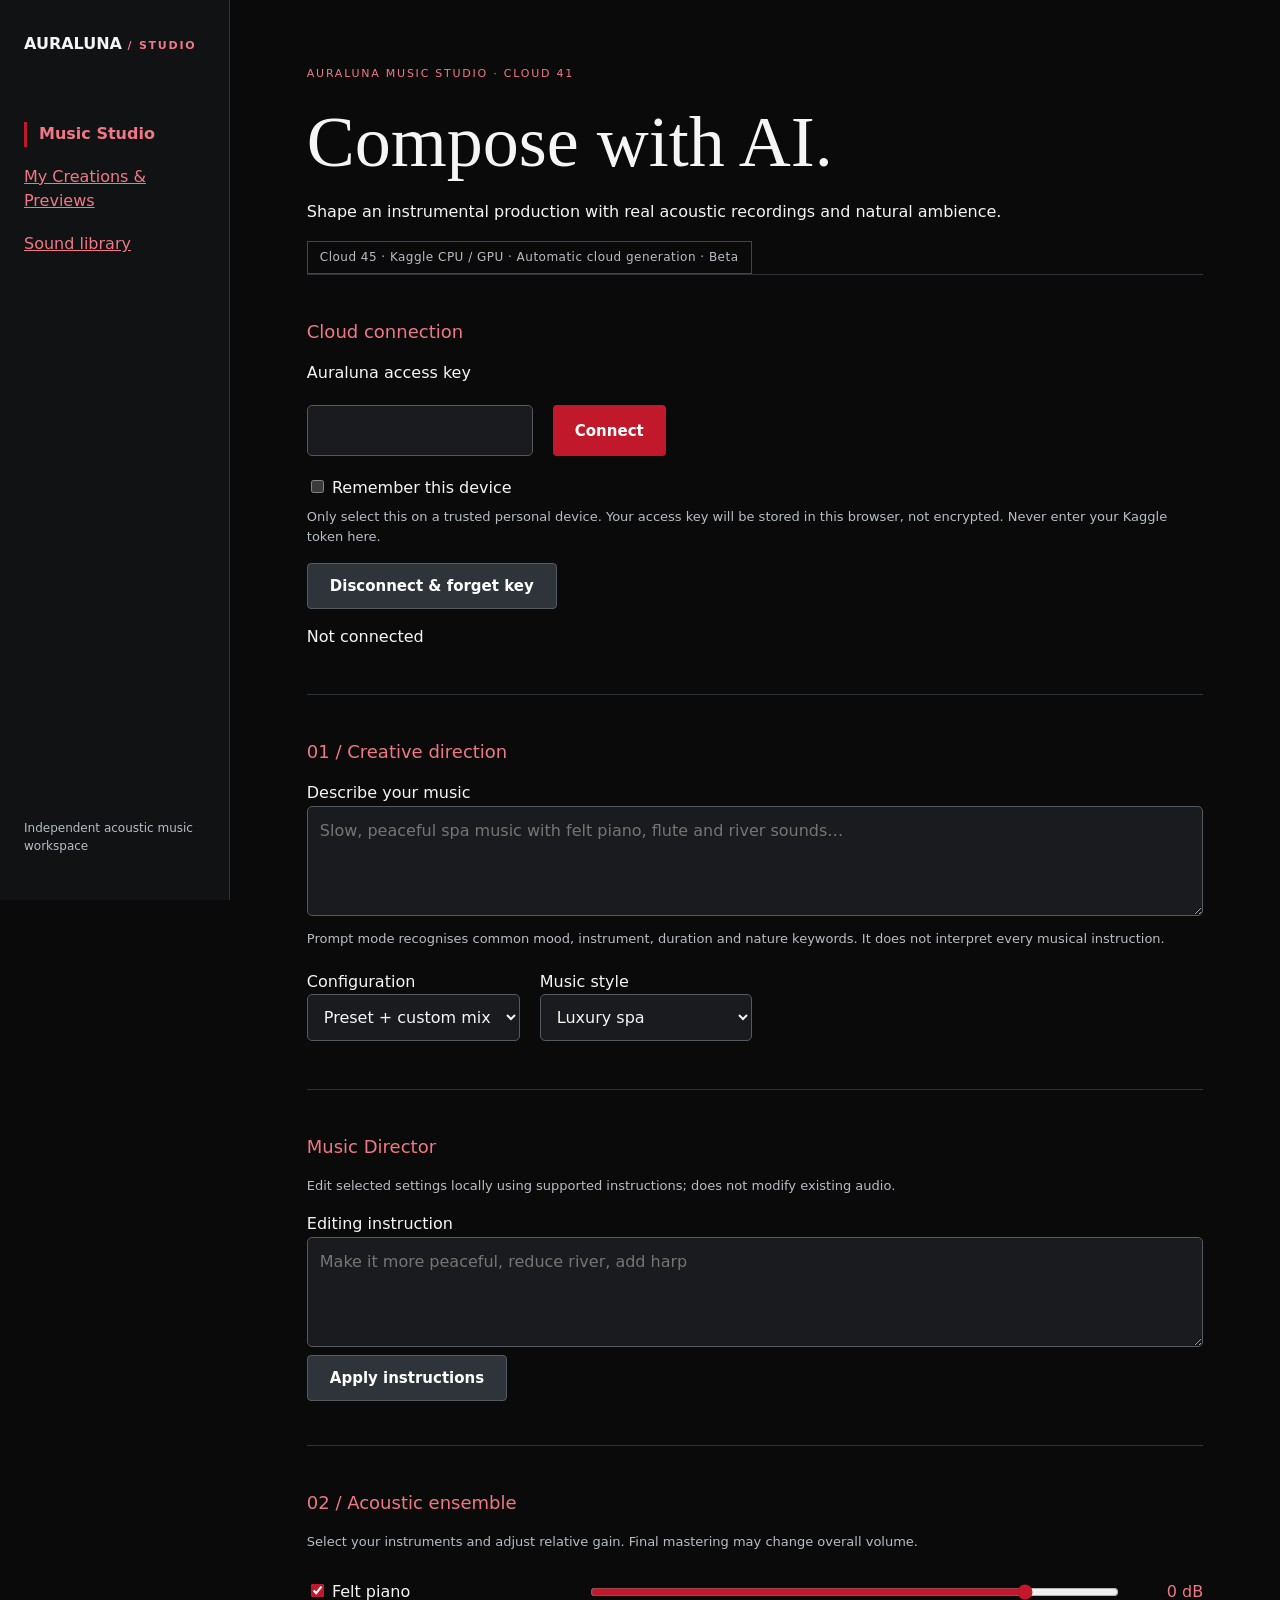
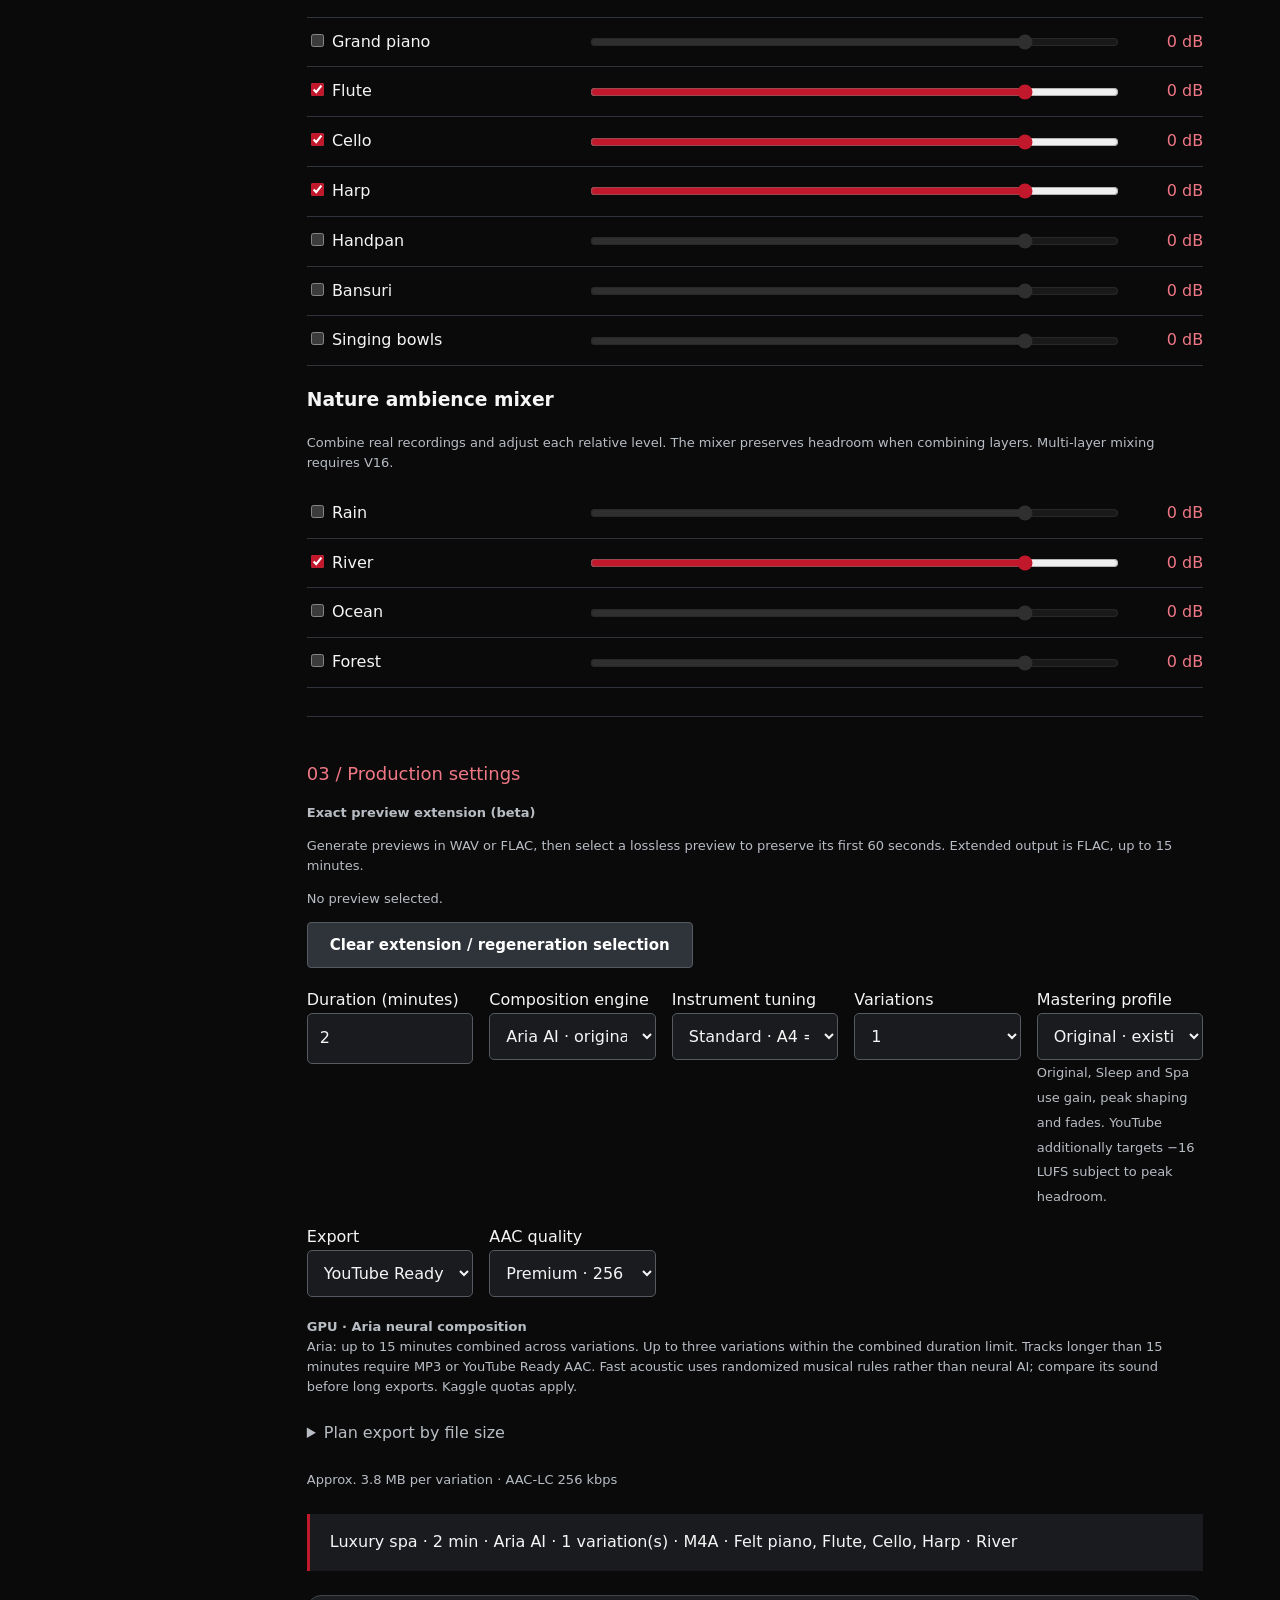
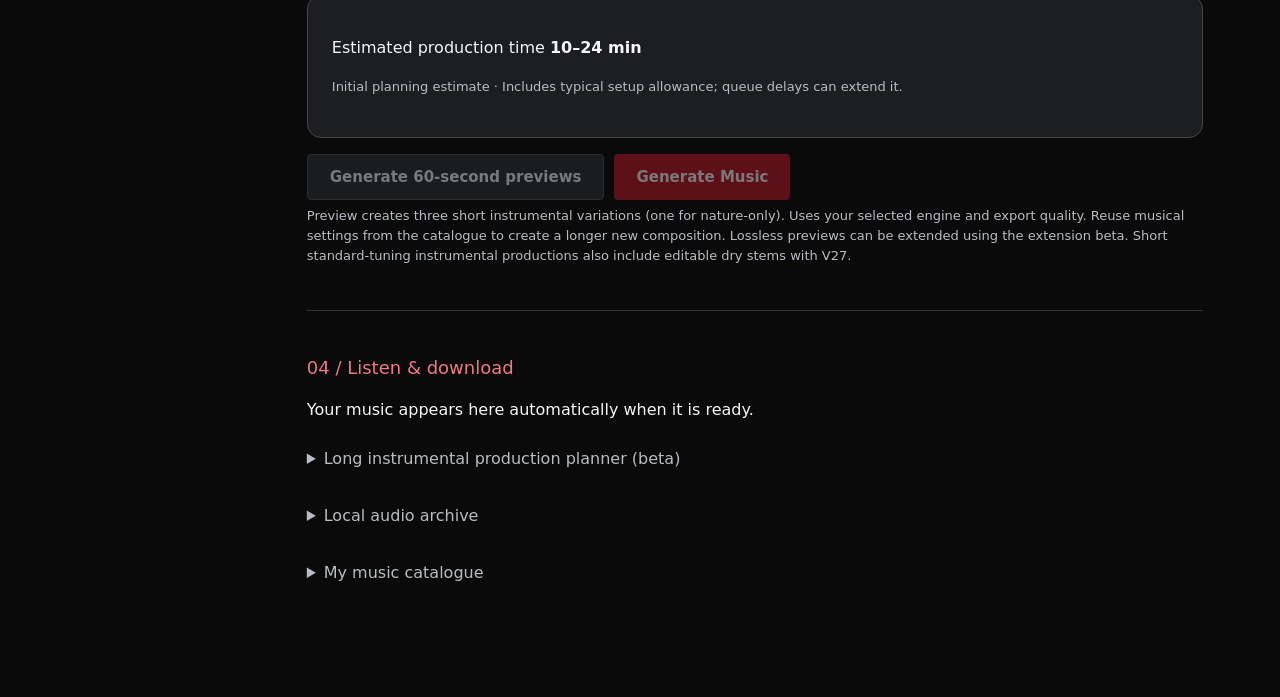
==== commit 777ea5c4: "Cloud 45: optional smooth extended audio assembly, quality-preserving copy mode and regression check" ====
--- a/index.html
+++ b/index.html
@@ -1,9 +1,9 @@
 <!doctype html>
-<html lang="en"><head><meta charset="utf-8"><meta name="viewport" content="width=device-width,initial-scale=1"><title>Auraluna Music Studio — Cloud 44</title><link rel="stylesheet" href="style.css"><link rel="stylesheet" href="src/v9-studio.css?v=cloud44"></head>
+<html lang="en"><head><meta charset="utf-8"><meta name="viewport" content="width=device-width,initial-scale=1"><title>Auraluna Music Studio — Cloud 45</title><link rel="stylesheet" href="style.css"><link rel="stylesheet" href="src/v9-studio.css?v=cloud45"></head>
 <body><aside><strong>AURALUNA <small>/ STUDIO</small></strong><nav><a href="index.html" aria-current="page">Music Studio</a><a href="index.html#listen">My Creations &amp; Previews</a><a href="library.html">Sound library</a></nav><p>Independent acoustic music workspace</p></aside>
-<main class="v9-main"><header><span>AURALUNA MUSIC STUDIO · CLOUD 41</span><h1>Compose with AI.</h1><p>Shape an instrumental production with real acoustic recordings and natural ambience.</p><div class="v9-status">Cloud 44 · Kaggle CPU / GPU · Automatic cloud generation · Beta</div></header>
+<main class="v9-main"><header><span>AURALUNA MUSIC STUDIO · CLOUD 41</span><h1>Compose with AI.</h1><p>Shape an instrumental production with real acoustic recordings and natural ambience.</p><div class="v9-status">Cloud 45 · Kaggle CPU / GPU · Automatic cloud generation · Beta</div></header>
 <section><h2>Cloud connection</h2><div id="credentials"><label for="access-key">Auraluna access key</label><div class="controls"><input id="access-key" type="password" autocomplete="off"><button type="button" id="connect">Connect</button></div><label><input type="checkbox" id="remember-device"> Remember this device</label><p class="hint">Only select this on a trusted personal device. Your access key will be stored in this browser, not encrypted. Never enter your Kaggle token here.</p></div><button type="button" id="disconnect" class="v9-secondary">Disconnect &amp; forget key</button><p id="cloud-status" role="status">Not connected</p></section><form id="v9-form"><section><h2>01 / Creative direction</h2><label for="prompt">Describe your music</label><textarea id="prompt" maxlength="2000" placeholder="Slow, peaceful spa music with felt piano, flute and river sounds…"></textarea><p class="hint">Prompt mode recognises common mood, instrument, duration and nature keywords. It does not interpret every musical instruction.</p><div class="controls"><label>Configuration<select id="mode"><option value="manual">Preset + custom mix</option><option value="prompt">Infer from prompt</option></select></label><label>Music style<select id="preset"></select></label></div></section>
 <section><h2>Music Director</h2><p class="hint">Edit selected settings locally using supported instructions; does not modify existing audio.</p><label for="director-prompt">Editing instruction</label><textarea id="director-prompt" maxlength="1000" placeholder="Make it more peaceful, reduce river, add harp"></textarea><button type="button" id="director-apply" class="v9-secondary">Apply instructions</button><p id="director-status" role="status"></p></section><section id="mix-section"><h2>02 / Acoustic ensemble</h2><p class="hint">Select your instruments and adjust relative gain. Final mastering may change overall volume.</p><div id="instrument-mixer"></div><h3>Nature ambience mixer</h3><p class="hint">Combine real recordings and adjust each relative level. The mixer preserves headroom when combining layers. Multi-layer mixing requires V16.</p><div id="nature-mixer"></div></section>
 <section><h2>03 / Production settings</h2><div class="hint"><strong>Exact preview extension (beta)</strong><p>Generate previews in WAV or FLAC, then select a lossless preview to preserve its first 60 seconds. Extended output is FLAC, up to 15 minutes.</p><p id="extension-status" role="status">No preview selected.</p><button id="extension-clear" type="button" class="v9-secondary">Clear extension / regeneration selection</button></div><div class="v9-settings"><label>Duration (minutes)<input id="duration" type="number" min=".25" max="15" step=".25" value="2" required></label><label>Composition engine<select id="composition-engine"><option value="aria">Aria AI · original neural composition</option><option value="fast">Fast acoustic · experimental tonal composer</option><option value="studio">Studio Premium · evolving acoustic composition (beta)</option></select></label><label id="composition-style-row" hidden>Composition style<select id="composition-style"><option value="independent">Independent sections · fresh musical ideas</option><option value="thematic">Recurring theme · evolving motifs</option></select></label><label id="seed-row" hidden>Composition seed (optional)<input id="composition-seed" maxlength="48" pattern="[A-Za-z0-9]{1,48}" placeholder="Blank = fresh music"><span class="hint">Same seed and settings aim to reproduce a acoustic arrangement. Exact audio and preview extension are not guaranteed.</span><select id="seed-variation" aria-label="Seed variation"><option value="1">Variation 1</option><option value="2">Variation 2</option><option value="3">Variation 3</option></select></label><label id="tuning-row">Instrument tuning<select id="tuning"><option value="standard">Standard · A4 = 440 Hz</option><option value="a432">A4 = 432 Hz · gentle lower pitch</option><option value="c528">C5 = 528 Hz · reference pitch</option></select></label><label>Variations<select id="variations"><option>1</option><option>2</option><option>3</option></select></label><label>Mastering profile<select id="mastering"><option value="original">Original · existing sound</option><option value="sleep">Deep sleep · softer dynamics</option><option value="spa">Luxury spa · gentle fades</option><option value="youtube">YouTube · peak-constrained loudness normalisation</option></select><span class="hint">Original, Sleep and Spa use gain, peak shaping and fades. YouTube additionally targets −16 LUFS subject to peak headroom.</span></label><label>Export<select id="format"><option value="m4a" selected>YouTube Ready · AAC (.m4a)</option><option value="mp3">Premium MP3 · 320 kbps</option><option value="flac">FLAC · 24-bit export</option><option value="wav">WAV · 24-bit export</option></select></label><label id="aac-mode-row">AAC quality<select id="aac-mode"><option value="premium" selected>Premium · 256 kbps</option><option value="balanced">Balanced · 192 kbps</option><option value="vbr">Optimised · high-quality VBR (experimental)</option></select></label><input id="job" type="hidden"></div><label id="infer-duration-row"><input type="checkbox" id="infer-duration"> Infer duration from prompt</label><p class="hint"><strong id="compute-plan" aria-live="polite">GPU · Aria neural composition</strong><br><span id="duration-limit">Instrumental: up to 15 minutes.</span> Up to three variations within the combined duration limit. Tracks longer than 15 minutes require MP3 or YouTube Ready AAC. Fast acoustic uses randomized musical rules rather than neural AI; compare its sound before long exports. Kaggle quotas apply.</p><details><summary>Plan export by file size</summary><label>Target MB per track<input type="number" id="target-mb" min="1" value="100"></label><button type="button" id="target-apply" class="v9-secondary">Choose highest bitrate that fits</button><p id="target-status" role="status"></p></details><p class="hint" id="file-size-estimate" aria-live="polite">—</p><div class="summary" id="summary" aria-live="polite"></div><div class="v9-result"><p>Estimated production time <strong id="estimate-time" aria-live="polite">—</strong></p><p class="hint" id="estimate-basis"></p></div><div class="v9-actions"><button type="submit" id="preview" class="v9-secondary" formnovalidate disabled>Generate 60-second previews</button><button type="submit" id="generate" disabled>Generate Music</button></div><p class="hint">Preview creates three short instrumental variations (one for nature-only). Uses your selected engine and export quality. Reuse musical settings from the catalogue to create a longer new composition. Lossless previews can be extended using the extension beta. Short standard-tuning instrumental productions also include editable dry stems with V27.</p><div id="production-panel" class="v9-result" hidden><h3>Production status</h3><p id="production-status" role="status" aria-live="polite"></p><progress id="production-progress" aria-label="Production running"></progress><div class="v9-timing"><span>Requested music length <strong id="requested-duration">—</strong></span><span>Music style <strong id="requested-style">—</strong></span><span>Format <strong id="requested-format">—</strong></span><span>Composition style <strong id="requested-composition">—</strong></span><span>Compute requested <strong id="requested-compute">—</strong></span><span><span id="estimate-caption">Original estimate</span> <strong id="requested-estimate">—</strong></span><span>Estimated remaining <strong id="remaining-estimate">—</strong></span><span>Elapsed time (browser observed) <strong id="elapsed-time">—</strong></span><span>Last checked <strong id="last-check">—</strong></span></div><div class="v9-actions"><button type="button" id="check-status" class="v9-secondary">Check status</button><button type="button" id="production-details" class="v9-secondary">Production details</button></div></div></section></form>
-<section id="listen"><h2>04 / Listen & download</h2><p>Your music appears here automatically when it is ready.</p><div id="players"></div><details><summary>Long instrumental production planner (beta)</summary><p class="hint">Plan 2–12 hours as individual one-hour tracks. Submit parts manually or explicitly start a sequential queue while this tab remains open. Each part consumes Kaggle quota. After all parts are complete, join them in a CPU-only assembly job without re-encoding. Existing fades are retained.</p><label>Planned hours<input id="long-plan-hours" type="number" min="2" max="12" step="1" value="12"></label><div class="v9-actions"><button id="long-plan-create" type="button">Create long plan from current settings</button><button id="long-plan-auto" type="button">Start sequential queue</button><button id="long-plan-pause" type="button" disabled>Pause queue</button><button id="long-plan-refresh" type="button">Refresh plan</button><button id="long-plan-join" type="button">Join completed parts</button><button id="long-plan-recover-join" type="button">Recover assembly ID</button></div><p id="long-plan-status" role="status"></p><div id="long-plan-list"></div></details><details><summary>Local audio archive</summary><p class="hint">Saved audio stays in this browser and can be downloaded even when remote output expires. Browser storage is not a permanent backup.</p><div class="v9-actions"><button type="button" id="archive-refresh">Refresh archive</button><button type="button" id="archive-persist">Request persistent storage</button></div><p id="archive-status" role="status"></p><div id="archive-list"></div><hr><h3>Private cloud audio archive</h3><p class="hint">Optional private R2 storage. Save audio and its production and licence reports independently of Kaggle retention. Storage charges may apply.</p><button type="button" id="cloud-archive-refresh">List cloud audio</button><p id="cloud-archive-status" role="status"></p><p id="cloud-archive-usage">Refresh to check bucket usage.</p><progress id="cloud-archive-meter" value="0" max="9000000000" aria-label="Cloud archive storage used"></progress><p class="hint">9 GB bucket safeguard; 8 GB warning. Other R2 buckets and account-wide operations are not included. No automatic deletion.</p><div id="cloud-archive-list"></div></details><details><summary>My music catalogue</summary><p class="hint">Catalogue metadata is stored in this browser. Remote Kaggle audio is not permanently archived. Download important audio and licence reports separately.</p><div class="controls"><label>Search music<input id="library-search" type="search" placeholder="Title, notes, engine or production ID"></label><label>Show<select id="library-filter"><option value="all">All productions</option><option value="ready">Completed</option><option value="favorites">Favourites</option></select></label></div><div class="v9-actions"><button type="button" id="library-export" class="v9-secondary">Export catalogue backup</button><label>Restore catalogue<input type="file" id="library-import" accept=".json,application/json"></label></div><p id="library-count" aria-live="polite"></p><p id="library-status" role="status"></p><div id="history" class="v9-history"></div><details><summary>Recover a production</summary><label for="existing-slug">Production ID</label><div class="controls"><input id="existing-slug" placeholder="Production ID"><button type="button" id="check-job">Retrieve production</button></div></details></details></section>
-</main><script type="module" src="src/v9-studio.mjs?v=cloud44"></script></body></html>+<section id="listen"><h2>04 / Listen & download</h2><p>Your music appears here automatically when it is ready.</p><div id="players"></div><details><summary>Long instrumental production planner (beta)</summary><p class="hint">Plan 2–12 hours as individual one-hour tracks. Submit parts manually or explicitly start a sequential queue while this tab remains open. Each part consumes Kaggle quota. After all parts are complete, choose original-quality packet joining or smooth transitions. Smooth mode uses one extra encode and shortens duration by 12 seconds per join.</p><label>Planned hours<input id="long-plan-hours" type="number" min="2" max="12" step="1" value="12"></label><div class="v9-actions"><button id="long-plan-create" type="button">Create long plan from current settings</button><button id="long-plan-auto" type="button">Start sequential queue</button><button id="long-plan-pause" type="button" disabled>Pause queue</button><button id="long-plan-refresh" type="button">Refresh plan</button><label>Assembly method<select id="long-join-mode"><option value="copy">Original quality · no re-encoding</option><option value="smooth">Smooth transitions · 12-second crossfades</option></select></label><button id="long-plan-join" type="button">Join completed parts</button><button id="long-plan-recover-join" type="button">Recover assembly ID</button></div><p id="long-plan-status" role="status"></p><div id="long-plan-list"></div></details><details><summary>Local audio archive</summary><p class="hint">Saved audio stays in this browser and can be downloaded even when remote output expires. Browser storage is not a permanent backup.</p><div class="v9-actions"><button type="button" id="archive-refresh">Refresh archive</button><button type="button" id="archive-persist">Request persistent storage</button></div><p id="archive-status" role="status"></p><div id="archive-list"></div><hr><h3>Private cloud audio archive</h3><p class="hint">Optional private R2 storage. Save audio and its production and licence reports independently of Kaggle retention. Storage charges may apply.</p><button type="button" id="cloud-archive-refresh">List cloud audio</button><p id="cloud-archive-status" role="status"></p><p id="cloud-archive-usage">Refresh to check bucket usage.</p><progress id="cloud-archive-meter" value="0" max="9000000000" aria-label="Cloud archive storage used"></progress><p class="hint">9 GB bucket safeguard; 8 GB warning. Other R2 buckets and account-wide operations are not included. No automatic deletion.</p><div id="cloud-archive-list"></div></details><details><summary>My music catalogue</summary><p class="hint">Catalogue metadata is stored in this browser. Remote Kaggle audio is not permanently archived. Download important audio and licence reports separately.</p><div class="controls"><label>Search music<input id="library-search" type="search" placeholder="Title, notes, engine or production ID"></label><label>Show<select id="library-filter"><option value="all">All productions</option><option value="ready">Completed</option><option value="favorites">Favourites</option></select></label></div><div class="v9-actions"><button type="button" id="library-export" class="v9-secondary">Export catalogue backup</button><label>Restore catalogue<input type="file" id="library-import" accept=".json,application/json"></label></div><p id="library-count" aria-live="polite"></p><p id="library-status" role="status"></p><div id="history" class="v9-history"></div><details><summary>Recover a production</summary><label for="existing-slug">Production ID</label><div class="controls"><input id="existing-slug" placeholder="Production ID"><button type="button" id="check-job">Retrieve production</button></div></details></details></section>
+</main><script type="module" src="src/v9-studio.mjs?v=cloud45"></script></body></html>
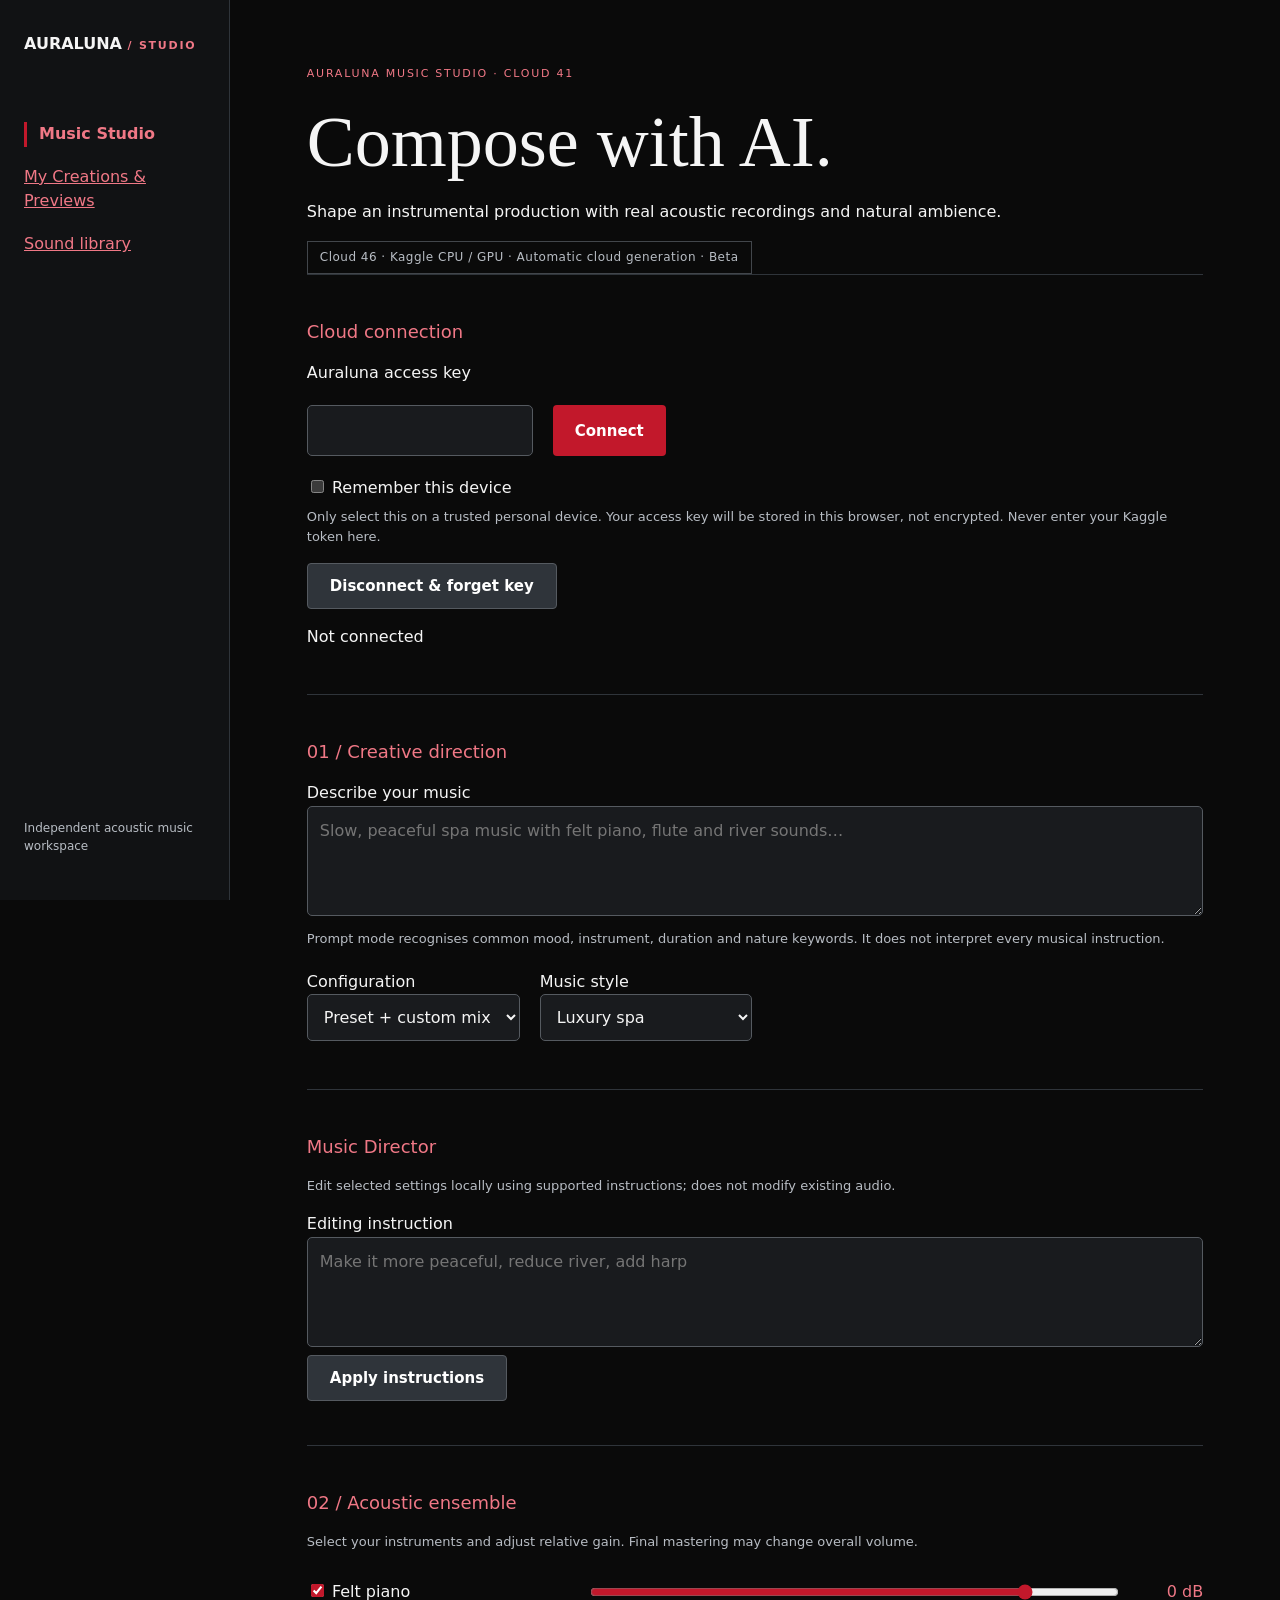
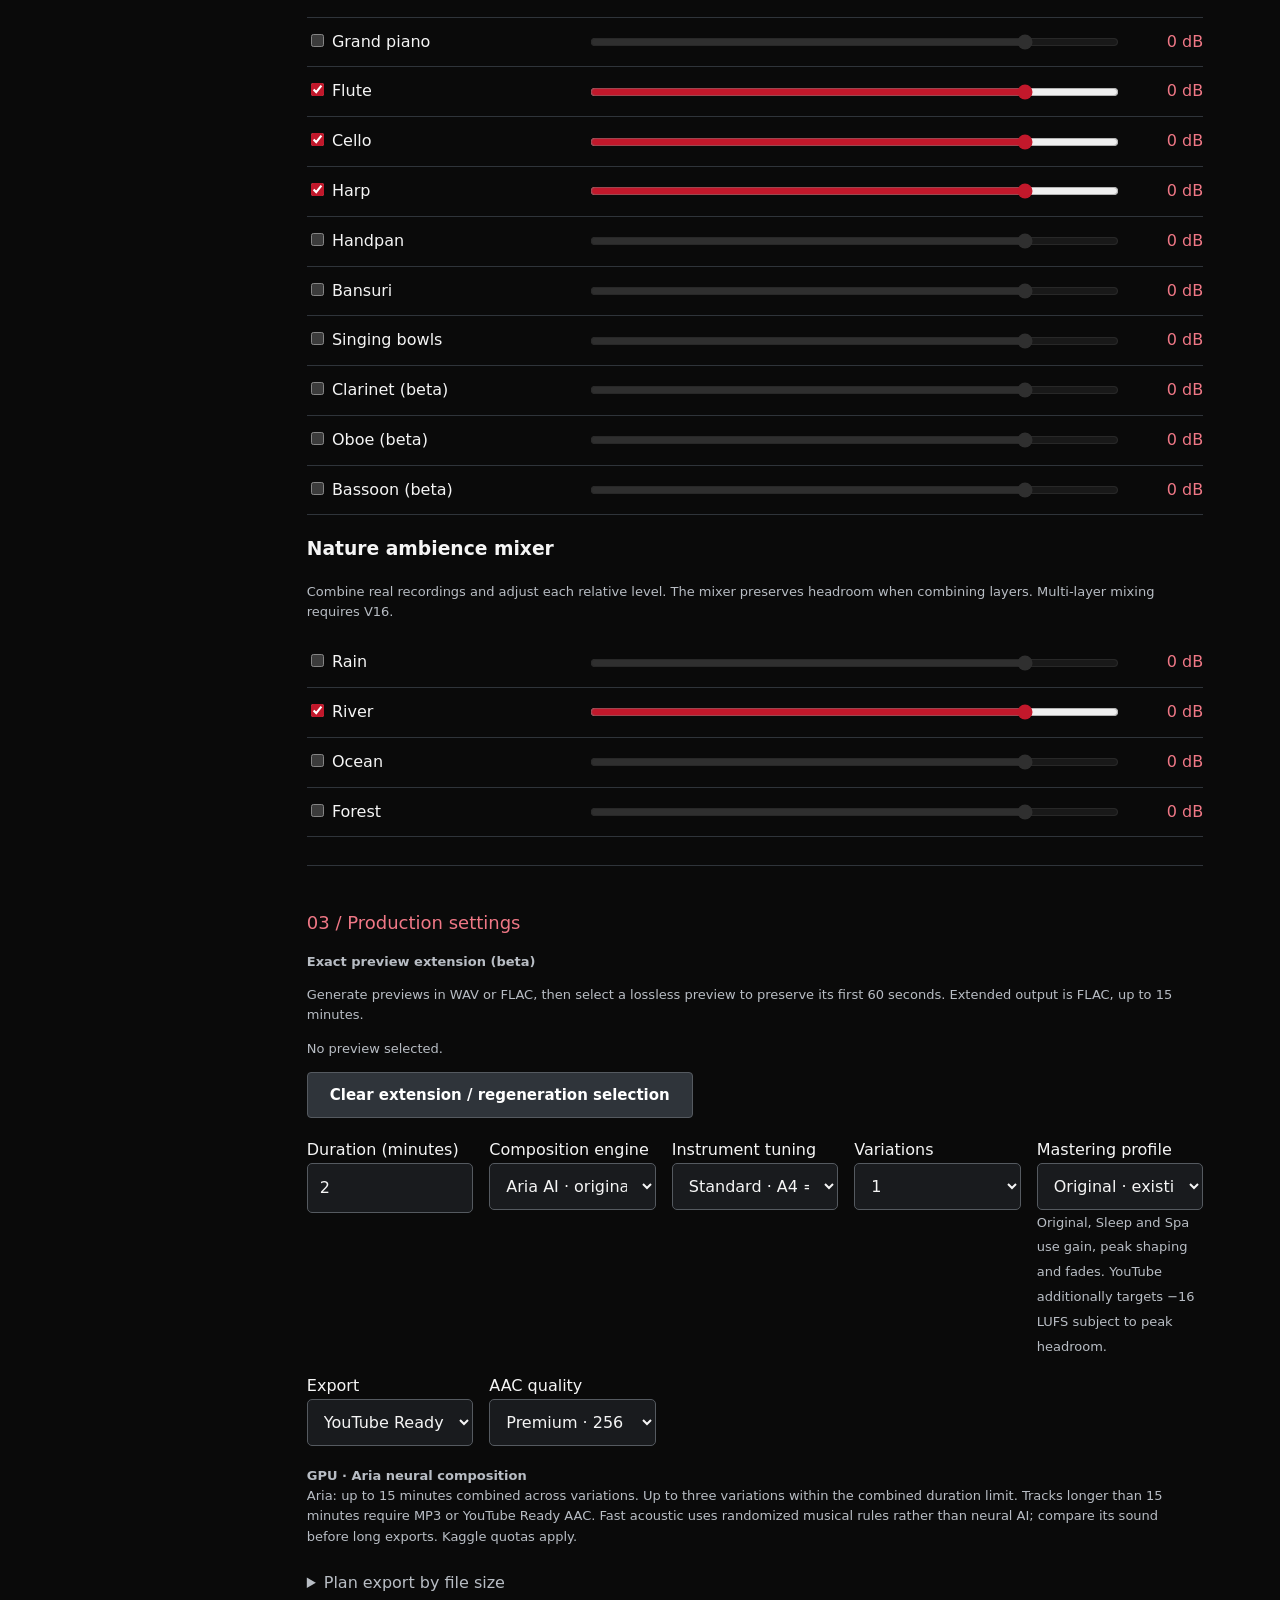
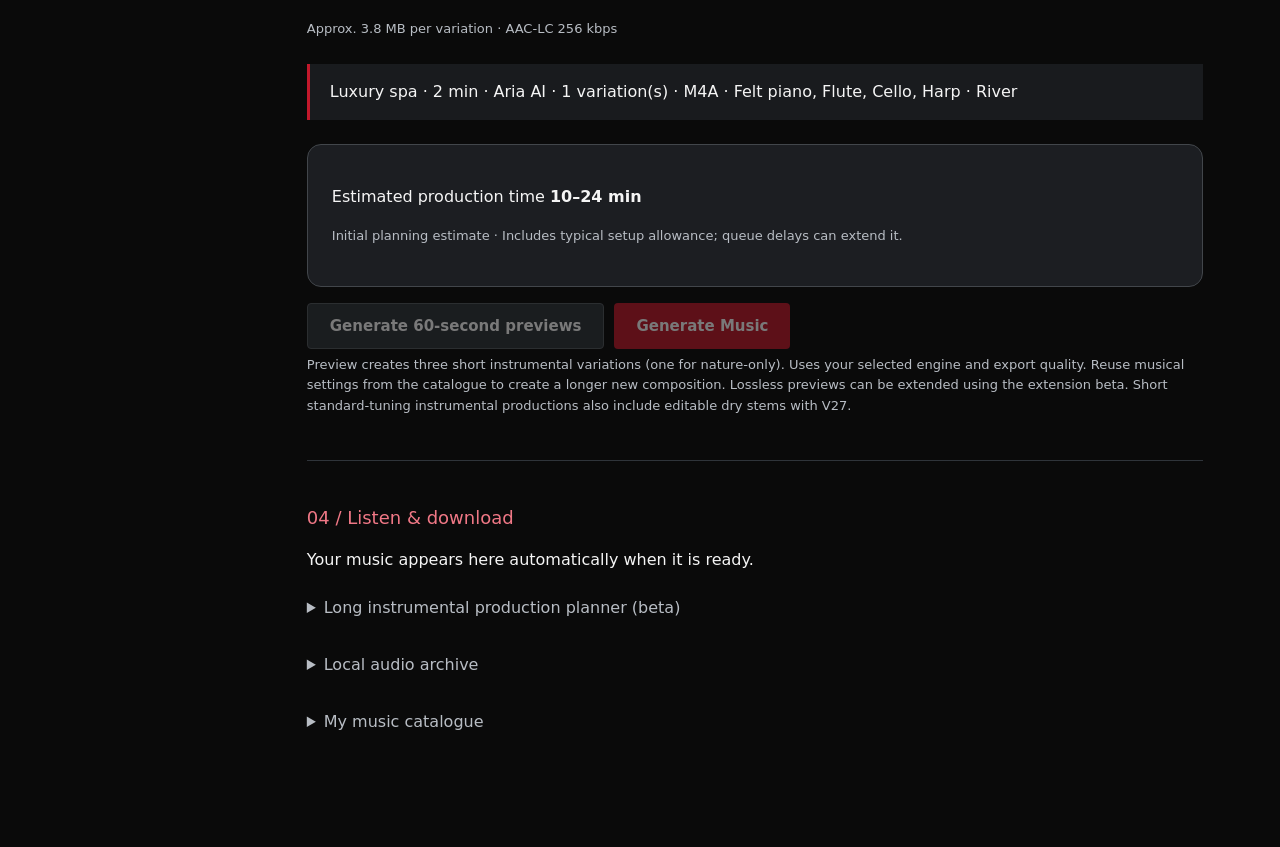
==== commit 3eb2b88b: "Cloud 46: experimental recorded clarinet oboe bassoon renderer and private job-local sample installa" ====
--- a/index.html
+++ b/index.html
@@ -1,9 +1,9 @@
 <!doctype html>
-<html lang="en"><head><meta charset="utf-8"><meta name="viewport" content="width=device-width,initial-scale=1"><title>Auraluna Music Studio — Cloud 45</title><link rel="stylesheet" href="style.css"><link rel="stylesheet" href="src/v9-studio.css?v=cloud45"></head>
+<html lang="en"><head><meta charset="utf-8"><meta name="viewport" content="width=device-width,initial-scale=1"><title>Auraluna Music Studio — Cloud 46</title><link rel="stylesheet" href="style.css"><link rel="stylesheet" href="src/v9-studio.css?v=cloud46"></head>
 <body><aside><strong>AURALUNA <small>/ STUDIO</small></strong><nav><a href="index.html" aria-current="page">Music Studio</a><a href="index.html#listen">My Creations &amp; Previews</a><a href="library.html">Sound library</a></nav><p>Independent acoustic music workspace</p></aside>
-<main class="v9-main"><header><span>AURALUNA MUSIC STUDIO · CLOUD 41</span><h1>Compose with AI.</h1><p>Shape an instrumental production with real acoustic recordings and natural ambience.</p><div class="v9-status">Cloud 45 · Kaggle CPU / GPU · Automatic cloud generation · Beta</div></header>
+<main class="v9-main"><header><span>AURALUNA MUSIC STUDIO · CLOUD 41</span><h1>Compose with AI.</h1><p>Shape an instrumental production with real acoustic recordings and natural ambience.</p><div class="v9-status">Cloud 46 · Kaggle CPU / GPU · Automatic cloud generation · Beta</div></header>
 <section><h2>Cloud connection</h2><div id="credentials"><label for="access-key">Auraluna access key</label><div class="controls"><input id="access-key" type="password" autocomplete="off"><button type="button" id="connect">Connect</button></div><label><input type="checkbox" id="remember-device"> Remember this device</label><p class="hint">Only select this on a trusted personal device. Your access key will be stored in this browser, not encrypted. Never enter your Kaggle token here.</p></div><button type="button" id="disconnect" class="v9-secondary">Disconnect &amp; forget key</button><p id="cloud-status" role="status">Not connected</p></section><form id="v9-form"><section><h2>01 / Creative direction</h2><label for="prompt">Describe your music</label><textarea id="prompt" maxlength="2000" placeholder="Slow, peaceful spa music with felt piano, flute and river sounds…"></textarea><p class="hint">Prompt mode recognises common mood, instrument, duration and nature keywords. It does not interpret every musical instruction.</p><div class="controls"><label>Configuration<select id="mode"><option value="manual">Preset + custom mix</option><option value="prompt">Infer from prompt</option></select></label><label>Music style<select id="preset"></select></label></div></section>
 <section><h2>Music Director</h2><p class="hint">Edit selected settings locally using supported instructions; does not modify existing audio.</p><label for="director-prompt">Editing instruction</label><textarea id="director-prompt" maxlength="1000" placeholder="Make it more peaceful, reduce river, add harp"></textarea><button type="button" id="director-apply" class="v9-secondary">Apply instructions</button><p id="director-status" role="status"></p></section><section id="mix-section"><h2>02 / Acoustic ensemble</h2><p class="hint">Select your instruments and adjust relative gain. Final mastering may change overall volume.</p><div id="instrument-mixer"></div><h3>Nature ambience mixer</h3><p class="hint">Combine real recordings and adjust each relative level. The mixer preserves headroom when combining layers. Multi-layer mixing requires V16.</p><div id="nature-mixer"></div></section>
 <section><h2>03 / Production settings</h2><div class="hint"><strong>Exact preview extension (beta)</strong><p>Generate previews in WAV or FLAC, then select a lossless preview to preserve its first 60 seconds. Extended output is FLAC, up to 15 minutes.</p><p id="extension-status" role="status">No preview selected.</p><button id="extension-clear" type="button" class="v9-secondary">Clear extension / regeneration selection</button></div><div class="v9-settings"><label>Duration (minutes)<input id="duration" type="number" min=".25" max="15" step=".25" value="2" required></label><label>Composition engine<select id="composition-engine"><option value="aria">Aria AI · original neural composition</option><option value="fast">Fast acoustic · experimental tonal composer</option><option value="studio">Studio Premium · evolving acoustic composition (beta)</option></select></label><label id="composition-style-row" hidden>Composition style<select id="composition-style"><option value="independent">Independent sections · fresh musical ideas</option><option value="thematic">Recurring theme · evolving motifs</option></select></label><label id="seed-row" hidden>Composition seed (optional)<input id="composition-seed" maxlength="48" pattern="[A-Za-z0-9]{1,48}" placeholder="Blank = fresh music"><span class="hint">Same seed and settings aim to reproduce a acoustic arrangement. Exact audio and preview extension are not guaranteed.</span><select id="seed-variation" aria-label="Seed variation"><option value="1">Variation 1</option><option value="2">Variation 2</option><option value="3">Variation 3</option></select></label><label id="tuning-row">Instrument tuning<select id="tuning"><option value="standard">Standard · A4 = 440 Hz</option><option value="a432">A4 = 432 Hz · gentle lower pitch</option><option value="c528">C5 = 528 Hz · reference pitch</option></select></label><label>Variations<select id="variations"><option>1</option><option>2</option><option>3</option></select></label><label>Mastering profile<select id="mastering"><option value="original">Original · existing sound</option><option value="sleep">Deep sleep · softer dynamics</option><option value="spa">Luxury spa · gentle fades</option><option value="youtube">YouTube · peak-constrained loudness normalisation</option></select><span class="hint">Original, Sleep and Spa use gain, peak shaping and fades. YouTube additionally targets −16 LUFS subject to peak headroom.</span></label><label>Export<select id="format"><option value="m4a" selected>YouTube Ready · AAC (.m4a)</option><option value="mp3">Premium MP3 · 320 kbps</option><option value="flac">FLAC · 24-bit export</option><option value="wav">WAV · 24-bit export</option></select></label><label id="aac-mode-row">AAC quality<select id="aac-mode"><option value="premium" selected>Premium · 256 kbps</option><option value="balanced">Balanced · 192 kbps</option><option value="vbr">Optimised · high-quality VBR (experimental)</option></select></label><input id="job" type="hidden"></div><label id="infer-duration-row"><input type="checkbox" id="infer-duration"> Infer duration from prompt</label><p class="hint"><strong id="compute-plan" aria-live="polite">GPU · Aria neural composition</strong><br><span id="duration-limit">Instrumental: up to 15 minutes.</span> Up to three variations within the combined duration limit. Tracks longer than 15 minutes require MP3 or YouTube Ready AAC. Fast acoustic uses randomized musical rules rather than neural AI; compare its sound before long exports. Kaggle quotas apply.</p><details><summary>Plan export by file size</summary><label>Target MB per track<input type="number" id="target-mb" min="1" value="100"></label><button type="button" id="target-apply" class="v9-secondary">Choose highest bitrate that fits</button><p id="target-status" role="status"></p></details><p class="hint" id="file-size-estimate" aria-live="polite">—</p><div class="summary" id="summary" aria-live="polite"></div><div class="v9-result"><p>Estimated production time <strong id="estimate-time" aria-live="polite">—</strong></p><p class="hint" id="estimate-basis"></p></div><div class="v9-actions"><button type="submit" id="preview" class="v9-secondary" formnovalidate disabled>Generate 60-second previews</button><button type="submit" id="generate" disabled>Generate Music</button></div><p class="hint">Preview creates three short instrumental variations (one for nature-only). Uses your selected engine and export quality. Reuse musical settings from the catalogue to create a longer new composition. Lossless previews can be extended using the extension beta. Short standard-tuning instrumental productions also include editable dry stems with V27.</p><div id="production-panel" class="v9-result" hidden><h3>Production status</h3><p id="production-status" role="status" aria-live="polite"></p><progress id="production-progress" aria-label="Production running"></progress><div class="v9-timing"><span>Requested music length <strong id="requested-duration">—</strong></span><span>Music style <strong id="requested-style">—</strong></span><span>Format <strong id="requested-format">—</strong></span><span>Composition style <strong id="requested-composition">—</strong></span><span>Compute requested <strong id="requested-compute">—</strong></span><span><span id="estimate-caption">Original estimate</span> <strong id="requested-estimate">—</strong></span><span>Estimated remaining <strong id="remaining-estimate">—</strong></span><span>Elapsed time (browser observed) <strong id="elapsed-time">—</strong></span><span>Last checked <strong id="last-check">—</strong></span></div><div class="v9-actions"><button type="button" id="check-status" class="v9-secondary">Check status</button><button type="button" id="production-details" class="v9-secondary">Production details</button></div></div></section></form>
 <section id="listen"><h2>04 / Listen & download</h2><p>Your music appears here automatically when it is ready.</p><div id="players"></div><details><summary>Long instrumental production planner (beta)</summary><p class="hint">Plan 2–12 hours as individual one-hour tracks. Submit parts manually or explicitly start a sequential queue while this tab remains open. Each part consumes Kaggle quota. After all parts are complete, choose original-quality packet joining or smooth transitions. Smooth mode uses one extra encode and shortens duration by 12 seconds per join.</p><label>Planned hours<input id="long-plan-hours" type="number" min="2" max="12" step="1" value="12"></label><div class="v9-actions"><button id="long-plan-create" type="button">Create long plan from current settings</button><button id="long-plan-auto" type="button">Start sequential queue</button><button id="long-plan-pause" type="button" disabled>Pause queue</button><button id="long-plan-refresh" type="button">Refresh plan</button><label>Assembly method<select id="long-join-mode"><option value="copy">Original quality · no re-encoding</option><option value="smooth">Smooth transitions · 12-second crossfades</option></select></label><button id="long-plan-join" type="button">Join completed parts</button><button id="long-plan-recover-join" type="button">Recover assembly ID</button></div><p id="long-plan-status" role="status"></p><div id="long-plan-list"></div></details><details><summary>Local audio archive</summary><p class="hint">Saved audio stays in this browser and can be downloaded even when remote output expires. Browser storage is not a permanent backup.</p><div class="v9-actions"><button type="button" id="archive-refresh">Refresh archive</button><button type="button" id="archive-persist">Request persistent storage</button></div><p id="archive-status" role="status"></p><div id="archive-list"></div><hr><h3>Private cloud audio archive</h3><p class="hint">Optional private R2 storage. Save audio and its production and licence reports independently of Kaggle retention. Storage charges may apply.</p><button type="button" id="cloud-archive-refresh">List cloud audio</button><p id="cloud-archive-status" role="status"></p><p id="cloud-archive-usage">Refresh to check bucket usage.</p><progress id="cloud-archive-meter" value="0" max="9000000000" aria-label="Cloud archive storage used"></progress><p class="hint">9 GB bucket safeguard; 8 GB warning. Other R2 buckets and account-wide operations are not included. No automatic deletion.</p><div id="cloud-archive-list"></div></details><details><summary>My music catalogue</summary><p class="hint">Catalogue metadata is stored in this browser. Remote Kaggle audio is not permanently archived. Download important audio and licence reports separately.</p><div class="controls"><label>Search music<input id="library-search" type="search" placeholder="Title, notes, engine or production ID"></label><label>Show<select id="library-filter"><option value="all">All productions</option><option value="ready">Completed</option><option value="favorites">Favourites</option></select></label></div><div class="v9-actions"><button type="button" id="library-export" class="v9-secondary">Export catalogue backup</button><label>Restore catalogue<input type="file" id="library-import" accept=".json,application/json"></label></div><p id="library-count" aria-live="polite"></p><p id="library-status" role="status"></p><div id="history" class="v9-history"></div><details><summary>Recover a production</summary><label for="existing-slug">Production ID</label><div class="controls"><input id="existing-slug" placeholder="Production ID"><button type="button" id="check-job">Retrieve production</button></div></details></details></section>
-</main><script type="module" src="src/v9-studio.mjs?v=cloud45"></script></body></html>+</main><script type="module" src="src/v9-studio.mjs?v=cloud46"></script></body></html>
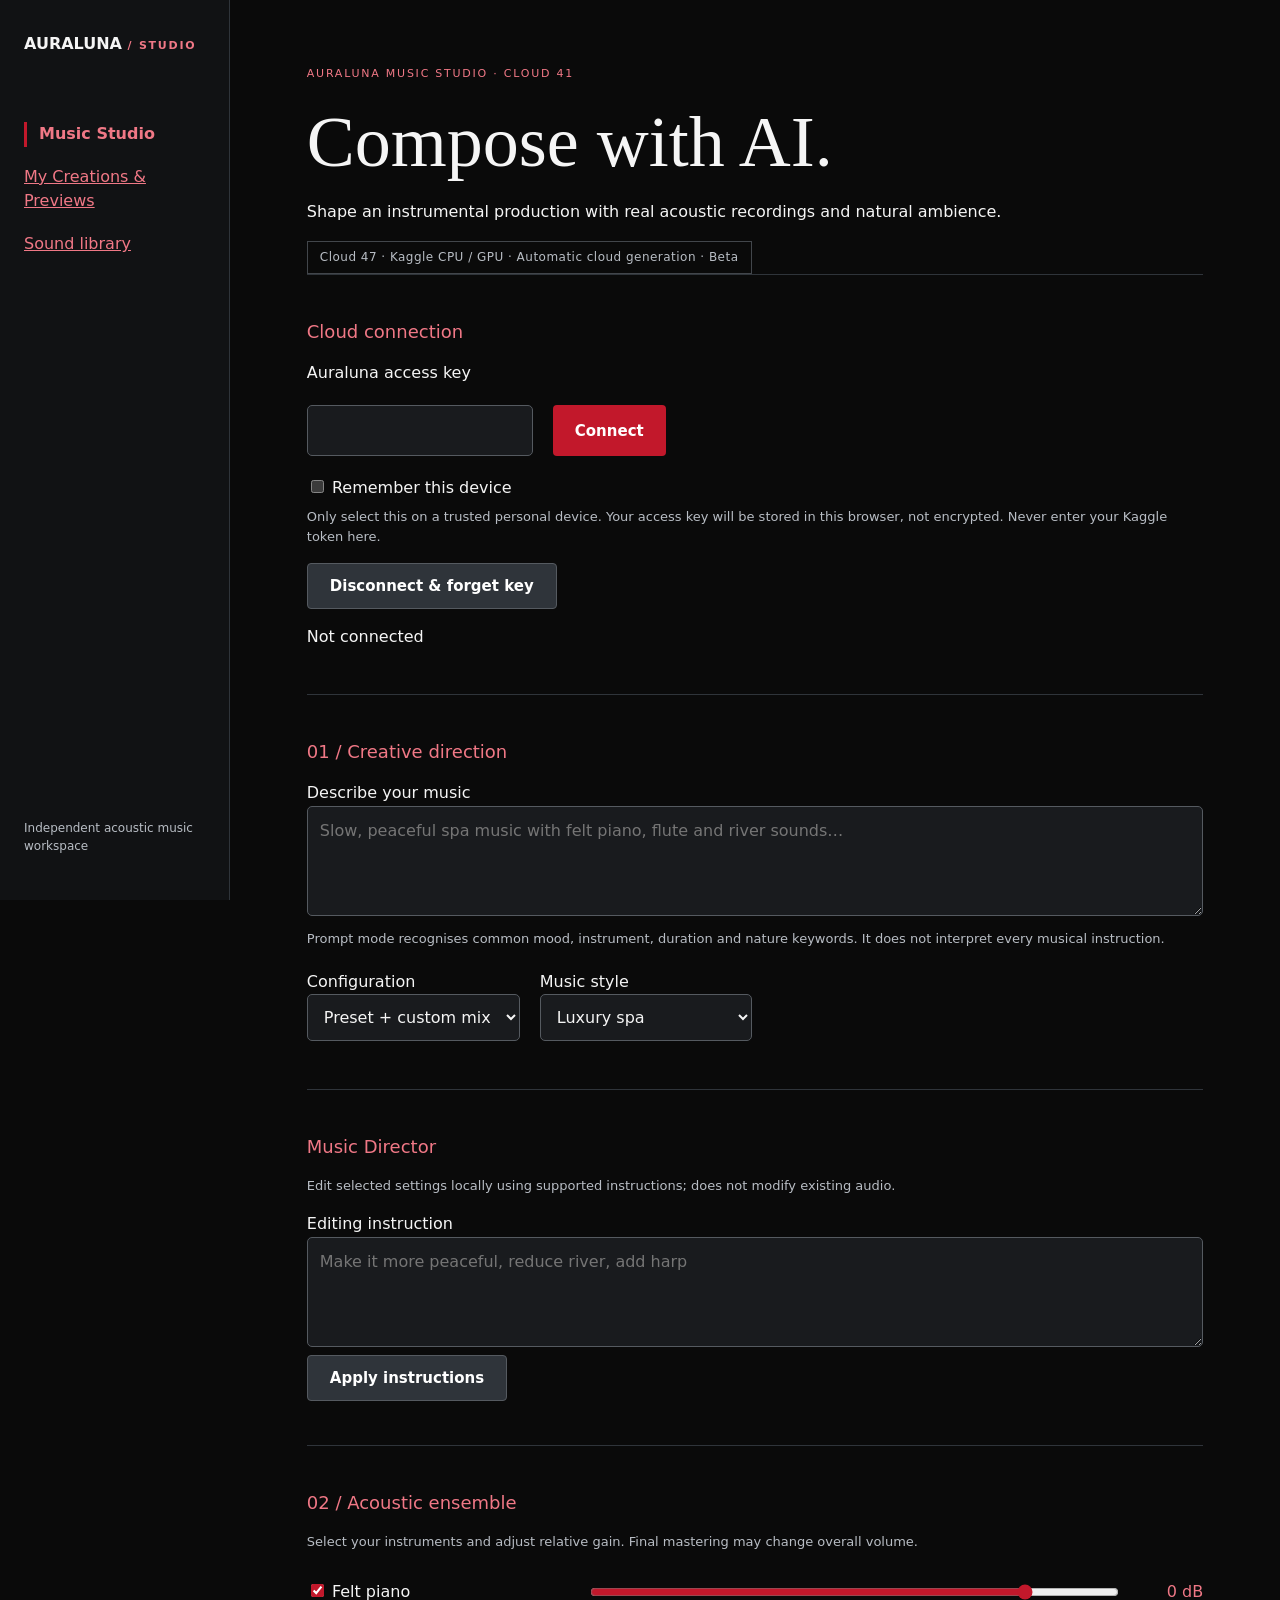
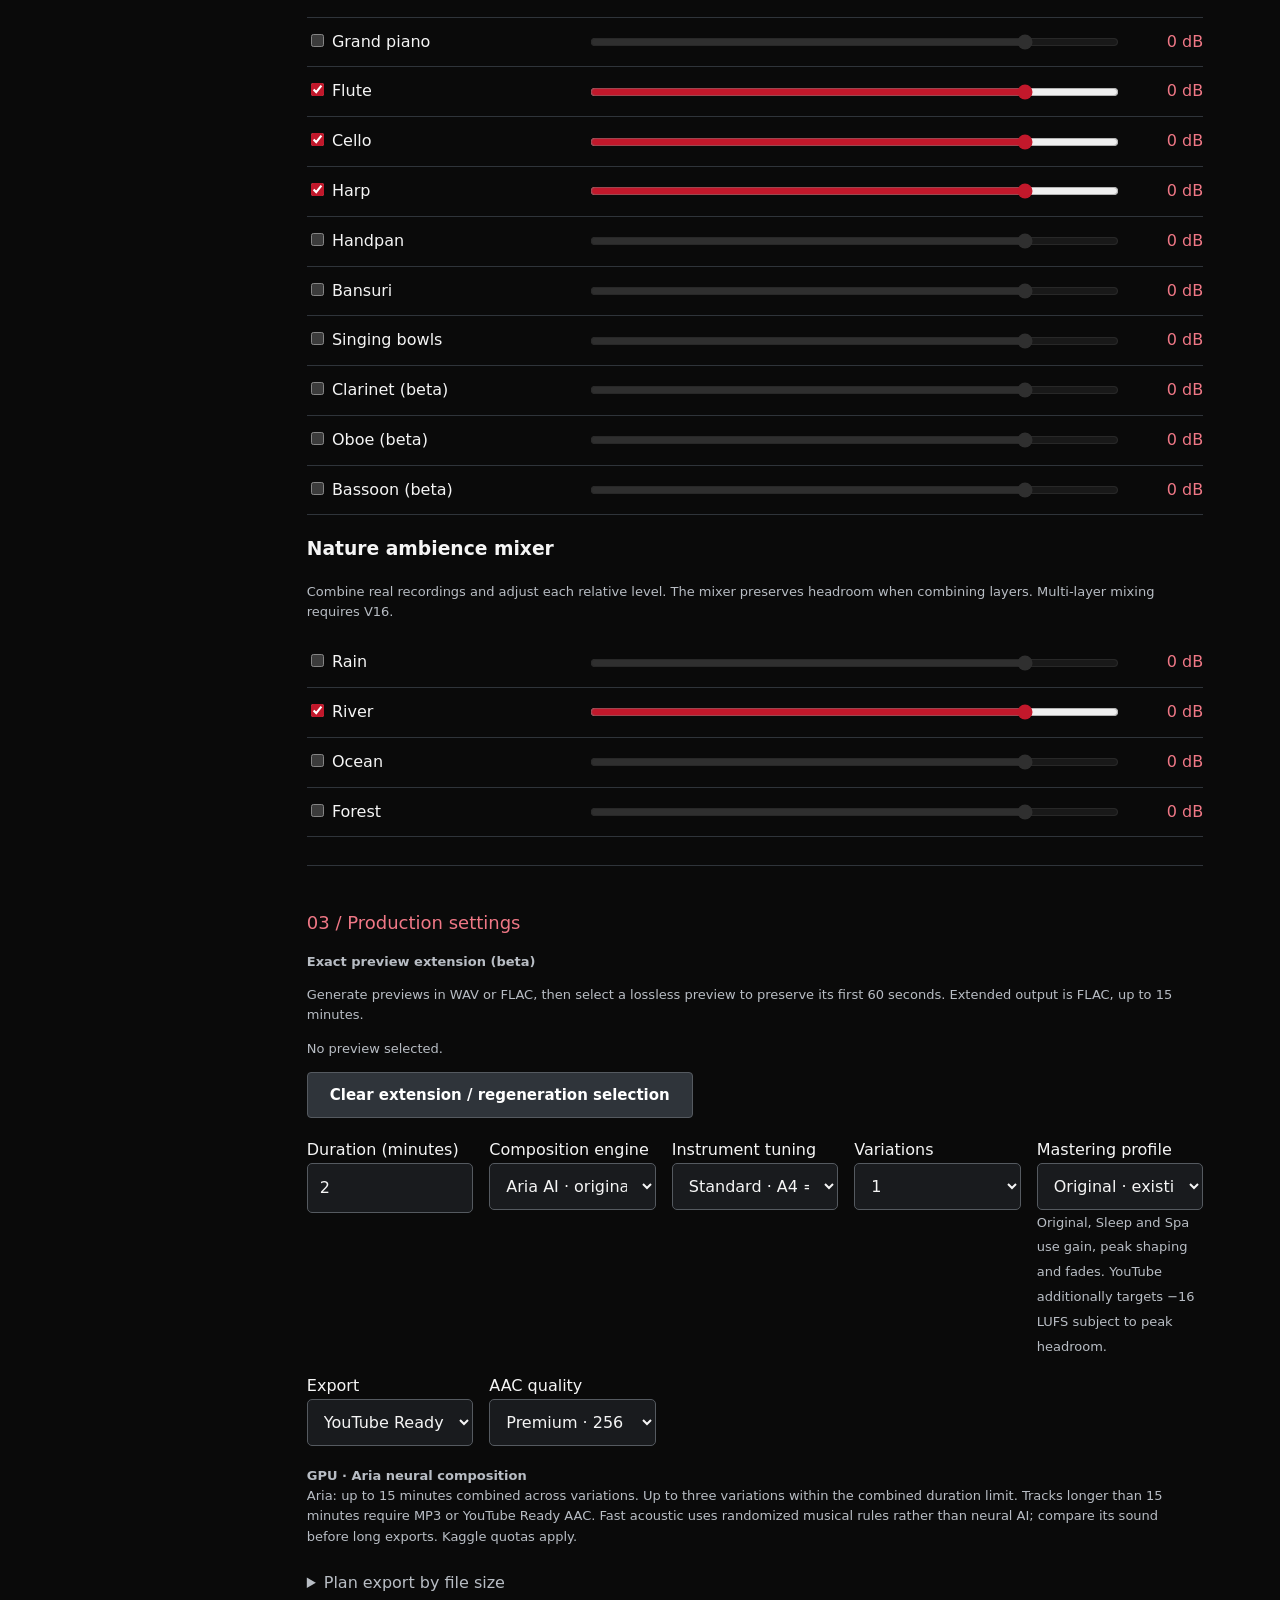
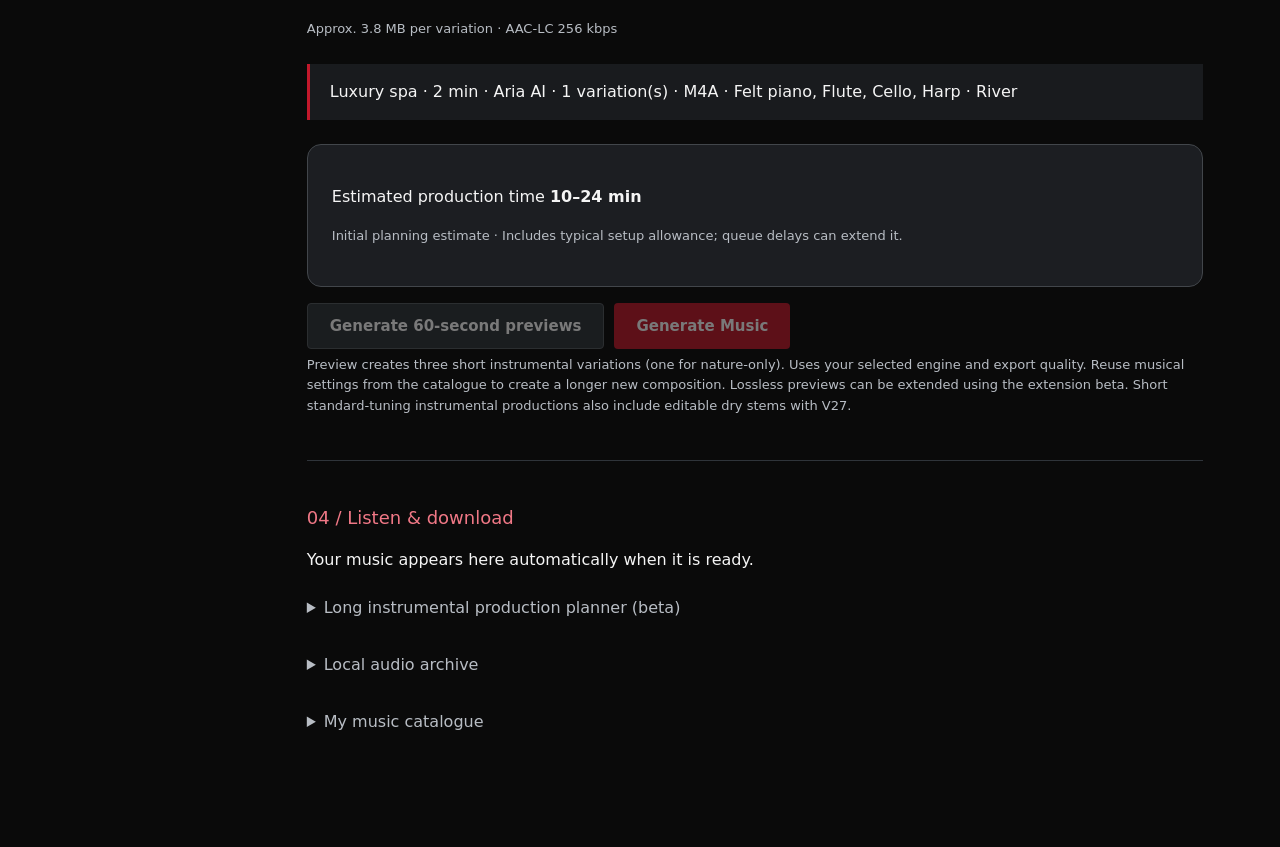
==== commit b18c53a5: "Cloud 47: repair multitrack playback and headroom, explain stem eligibility, exercise editor export " ====
--- a/index.html
+++ b/index.html
@@ -1,9 +1,9 @@
 <!doctype html>
-<html lang="en"><head><meta charset="utf-8"><meta name="viewport" content="width=device-width,initial-scale=1"><title>Auraluna Music Studio — Cloud 46</title><link rel="stylesheet" href="style.css"><link rel="stylesheet" href="src/v9-studio.css?v=cloud46"></head>
+<html lang="en"><head><meta charset="utf-8"><meta name="viewport" content="width=device-width,initial-scale=1"><title>Auraluna Music Studio — Cloud 47</title><link rel="stylesheet" href="style.css"><link rel="stylesheet" href="src/v9-studio.css?v=cloud47"></head>
 <body><aside><strong>AURALUNA <small>/ STUDIO</small></strong><nav><a href="index.html" aria-current="page">Music Studio</a><a href="index.html#listen">My Creations &amp; Previews</a><a href="library.html">Sound library</a></nav><p>Independent acoustic music workspace</p></aside>
-<main class="v9-main"><header><span>AURALUNA MUSIC STUDIO · CLOUD 41</span><h1>Compose with AI.</h1><p>Shape an instrumental production with real acoustic recordings and natural ambience.</p><div class="v9-status">Cloud 46 · Kaggle CPU / GPU · Automatic cloud generation · Beta</div></header>
+<main class="v9-main"><header><span>AURALUNA MUSIC STUDIO · CLOUD 41</span><h1>Compose with AI.</h1><p>Shape an instrumental production with real acoustic recordings and natural ambience.</p><div class="v9-status">Cloud 47 · Kaggle CPU / GPU · Automatic cloud generation · Beta</div></header>
 <section><h2>Cloud connection</h2><div id="credentials"><label for="access-key">Auraluna access key</label><div class="controls"><input id="access-key" type="password" autocomplete="off"><button type="button" id="connect">Connect</button></div><label><input type="checkbox" id="remember-device"> Remember this device</label><p class="hint">Only select this on a trusted personal device. Your access key will be stored in this browser, not encrypted. Never enter your Kaggle token here.</p></div><button type="button" id="disconnect" class="v9-secondary">Disconnect &amp; forget key</button><p id="cloud-status" role="status">Not connected</p></section><form id="v9-form"><section><h2>01 / Creative direction</h2><label for="prompt">Describe your music</label><textarea id="prompt" maxlength="2000" placeholder="Slow, peaceful spa music with felt piano, flute and river sounds…"></textarea><p class="hint">Prompt mode recognises common mood, instrument, duration and nature keywords. It does not interpret every musical instruction.</p><div class="controls"><label>Configuration<select id="mode"><option value="manual">Preset + custom mix</option><option value="prompt">Infer from prompt</option></select></label><label>Music style<select id="preset"></select></label></div></section>
 <section><h2>Music Director</h2><p class="hint">Edit selected settings locally using supported instructions; does not modify existing audio.</p><label for="director-prompt">Editing instruction</label><textarea id="director-prompt" maxlength="1000" placeholder="Make it more peaceful, reduce river, add harp"></textarea><button type="button" id="director-apply" class="v9-secondary">Apply instructions</button><p id="director-status" role="status"></p></section><section id="mix-section"><h2>02 / Acoustic ensemble</h2><p class="hint">Select your instruments and adjust relative gain. Final mastering may change overall volume.</p><div id="instrument-mixer"></div><h3>Nature ambience mixer</h3><p class="hint">Combine real recordings and adjust each relative level. The mixer preserves headroom when combining layers. Multi-layer mixing requires V16.</p><div id="nature-mixer"></div></section>
 <section><h2>03 / Production settings</h2><div class="hint"><strong>Exact preview extension (beta)</strong><p>Generate previews in WAV or FLAC, then select a lossless preview to preserve its first 60 seconds. Extended output is FLAC, up to 15 minutes.</p><p id="extension-status" role="status">No preview selected.</p><button id="extension-clear" type="button" class="v9-secondary">Clear extension / regeneration selection</button></div><div class="v9-settings"><label>Duration (minutes)<input id="duration" type="number" min=".25" max="15" step=".25" value="2" required></label><label>Composition engine<select id="composition-engine"><option value="aria">Aria AI · original neural composition</option><option value="fast">Fast acoustic · experimental tonal composer</option><option value="studio">Studio Premium · evolving acoustic composition (beta)</option></select></label><label id="composition-style-row" hidden>Composition style<select id="composition-style"><option value="independent">Independent sections · fresh musical ideas</option><option value="thematic">Recurring theme · evolving motifs</option></select></label><label id="seed-row" hidden>Composition seed (optional)<input id="composition-seed" maxlength="48" pattern="[A-Za-z0-9]{1,48}" placeholder="Blank = fresh music"><span class="hint">Same seed and settings aim to reproduce a acoustic arrangement. Exact audio and preview extension are not guaranteed.</span><select id="seed-variation" aria-label="Seed variation"><option value="1">Variation 1</option><option value="2">Variation 2</option><option value="3">Variation 3</option></select></label><label id="tuning-row">Instrument tuning<select id="tuning"><option value="standard">Standard · A4 = 440 Hz</option><option value="a432">A4 = 432 Hz · gentle lower pitch</option><option value="c528">C5 = 528 Hz · reference pitch</option></select></label><label>Variations<select id="variations"><option>1</option><option>2</option><option>3</option></select></label><label>Mastering profile<select id="mastering"><option value="original">Original · existing sound</option><option value="sleep">Deep sleep · softer dynamics</option><option value="spa">Luxury spa · gentle fades</option><option value="youtube">YouTube · peak-constrained loudness normalisation</option></select><span class="hint">Original, Sleep and Spa use gain, peak shaping and fades. YouTube additionally targets −16 LUFS subject to peak headroom.</span></label><label>Export<select id="format"><option value="m4a" selected>YouTube Ready · AAC (.m4a)</option><option value="mp3">Premium MP3 · 320 kbps</option><option value="flac">FLAC · 24-bit export</option><option value="wav">WAV · 24-bit export</option></select></label><label id="aac-mode-row">AAC quality<select id="aac-mode"><option value="premium" selected>Premium · 256 kbps</option><option value="balanced">Balanced · 192 kbps</option><option value="vbr">Optimised · high-quality VBR (experimental)</option></select></label><input id="job" type="hidden"></div><label id="infer-duration-row"><input type="checkbox" id="infer-duration"> Infer duration from prompt</label><p class="hint"><strong id="compute-plan" aria-live="polite">GPU · Aria neural composition</strong><br><span id="duration-limit">Instrumental: up to 15 minutes.</span> Up to three variations within the combined duration limit. Tracks longer than 15 minutes require MP3 or YouTube Ready AAC. Fast acoustic uses randomized musical rules rather than neural AI; compare its sound before long exports. Kaggle quotas apply.</p><details><summary>Plan export by file size</summary><label>Target MB per track<input type="number" id="target-mb" min="1" value="100"></label><button type="button" id="target-apply" class="v9-secondary">Choose highest bitrate that fits</button><p id="target-status" role="status"></p></details><p class="hint" id="file-size-estimate" aria-live="polite">—</p><div class="summary" id="summary" aria-live="polite"></div><div class="v9-result"><p>Estimated production time <strong id="estimate-time" aria-live="polite">—</strong></p><p class="hint" id="estimate-basis"></p></div><div class="v9-actions"><button type="submit" id="preview" class="v9-secondary" formnovalidate disabled>Generate 60-second previews</button><button type="submit" id="generate" disabled>Generate Music</button></div><p class="hint">Preview creates three short instrumental variations (one for nature-only). Uses your selected engine and export quality. Reuse musical settings from the catalogue to create a longer new composition. Lossless previews can be extended using the extension beta. Short standard-tuning instrumental productions also include editable dry stems with V27.</p><div id="production-panel" class="v9-result" hidden><h3>Production status</h3><p id="production-status" role="status" aria-live="polite"></p><progress id="production-progress" aria-label="Production running"></progress><div class="v9-timing"><span>Requested music length <strong id="requested-duration">—</strong></span><span>Music style <strong id="requested-style">—</strong></span><span>Format <strong id="requested-format">—</strong></span><span>Composition style <strong id="requested-composition">—</strong></span><span>Compute requested <strong id="requested-compute">—</strong></span><span><span id="estimate-caption">Original estimate</span> <strong id="requested-estimate">—</strong></span><span>Estimated remaining <strong id="remaining-estimate">—</strong></span><span>Elapsed time (browser observed) <strong id="elapsed-time">—</strong></span><span>Last checked <strong id="last-check">—</strong></span></div><div class="v9-actions"><button type="button" id="check-status" class="v9-secondary">Check status</button><button type="button" id="production-details" class="v9-secondary">Production details</button></div></div></section></form>
 <section id="listen"><h2>04 / Listen & download</h2><p>Your music appears here automatically when it is ready.</p><div id="players"></div><details><summary>Long instrumental production planner (beta)</summary><p class="hint">Plan 2–12 hours as individual one-hour tracks. Submit parts manually or explicitly start a sequential queue while this tab remains open. Each part consumes Kaggle quota. After all parts are complete, choose original-quality packet joining or smooth transitions. Smooth mode uses one extra encode and shortens duration by 12 seconds per join.</p><label>Planned hours<input id="long-plan-hours" type="number" min="2" max="12" step="1" value="12"></label><div class="v9-actions"><button id="long-plan-create" type="button">Create long plan from current settings</button><button id="long-plan-auto" type="button">Start sequential queue</button><button id="long-plan-pause" type="button" disabled>Pause queue</button><button id="long-plan-refresh" type="button">Refresh plan</button><label>Assembly method<select id="long-join-mode"><option value="copy">Original quality · no re-encoding</option><option value="smooth">Smooth transitions · 12-second crossfades</option></select></label><button id="long-plan-join" type="button">Join completed parts</button><button id="long-plan-recover-join" type="button">Recover assembly ID</button></div><p id="long-plan-status" role="status"></p><div id="long-plan-list"></div></details><details><summary>Local audio archive</summary><p class="hint">Saved audio stays in this browser and can be downloaded even when remote output expires. Browser storage is not a permanent backup.</p><div class="v9-actions"><button type="button" id="archive-refresh">Refresh archive</button><button type="button" id="archive-persist">Request persistent storage</button></div><p id="archive-status" role="status"></p><div id="archive-list"></div><hr><h3>Private cloud audio archive</h3><p class="hint">Optional private R2 storage. Save audio and its production and licence reports independently of Kaggle retention. Storage charges may apply.</p><button type="button" id="cloud-archive-refresh">List cloud audio</button><p id="cloud-archive-status" role="status"></p><p id="cloud-archive-usage">Refresh to check bucket usage.</p><progress id="cloud-archive-meter" value="0" max="9000000000" aria-label="Cloud archive storage used"></progress><p class="hint">9 GB bucket safeguard; 8 GB warning. Other R2 buckets and account-wide operations are not included. No automatic deletion.</p><div id="cloud-archive-list"></div></details><details><summary>My music catalogue</summary><p class="hint">Catalogue metadata is stored in this browser. Remote Kaggle audio is not permanently archived. Download important audio and licence reports separately.</p><div class="controls"><label>Search music<input id="library-search" type="search" placeholder="Title, notes, engine or production ID"></label><label>Show<select id="library-filter"><option value="all">All productions</option><option value="ready">Completed</option><option value="favorites">Favourites</option></select></label></div><div class="v9-actions"><button type="button" id="library-export" class="v9-secondary">Export catalogue backup</button><label>Restore catalogue<input type="file" id="library-import" accept=".json,application/json"></label></div><p id="library-count" aria-live="polite"></p><p id="library-status" role="status"></p><div id="history" class="v9-history"></div><details><summary>Recover a production</summary><label for="existing-slug">Production ID</label><div class="controls"><input id="existing-slug" placeholder="Production ID"><button type="button" id="check-job">Retrieve production</button></div></details></details></section>
-</main><script type="module" src="src/v9-studio.mjs?v=cloud46"></script></body></html>+</main><script type="module" src="src/v9-studio.mjs?v=cloud47"></script></body></html>
